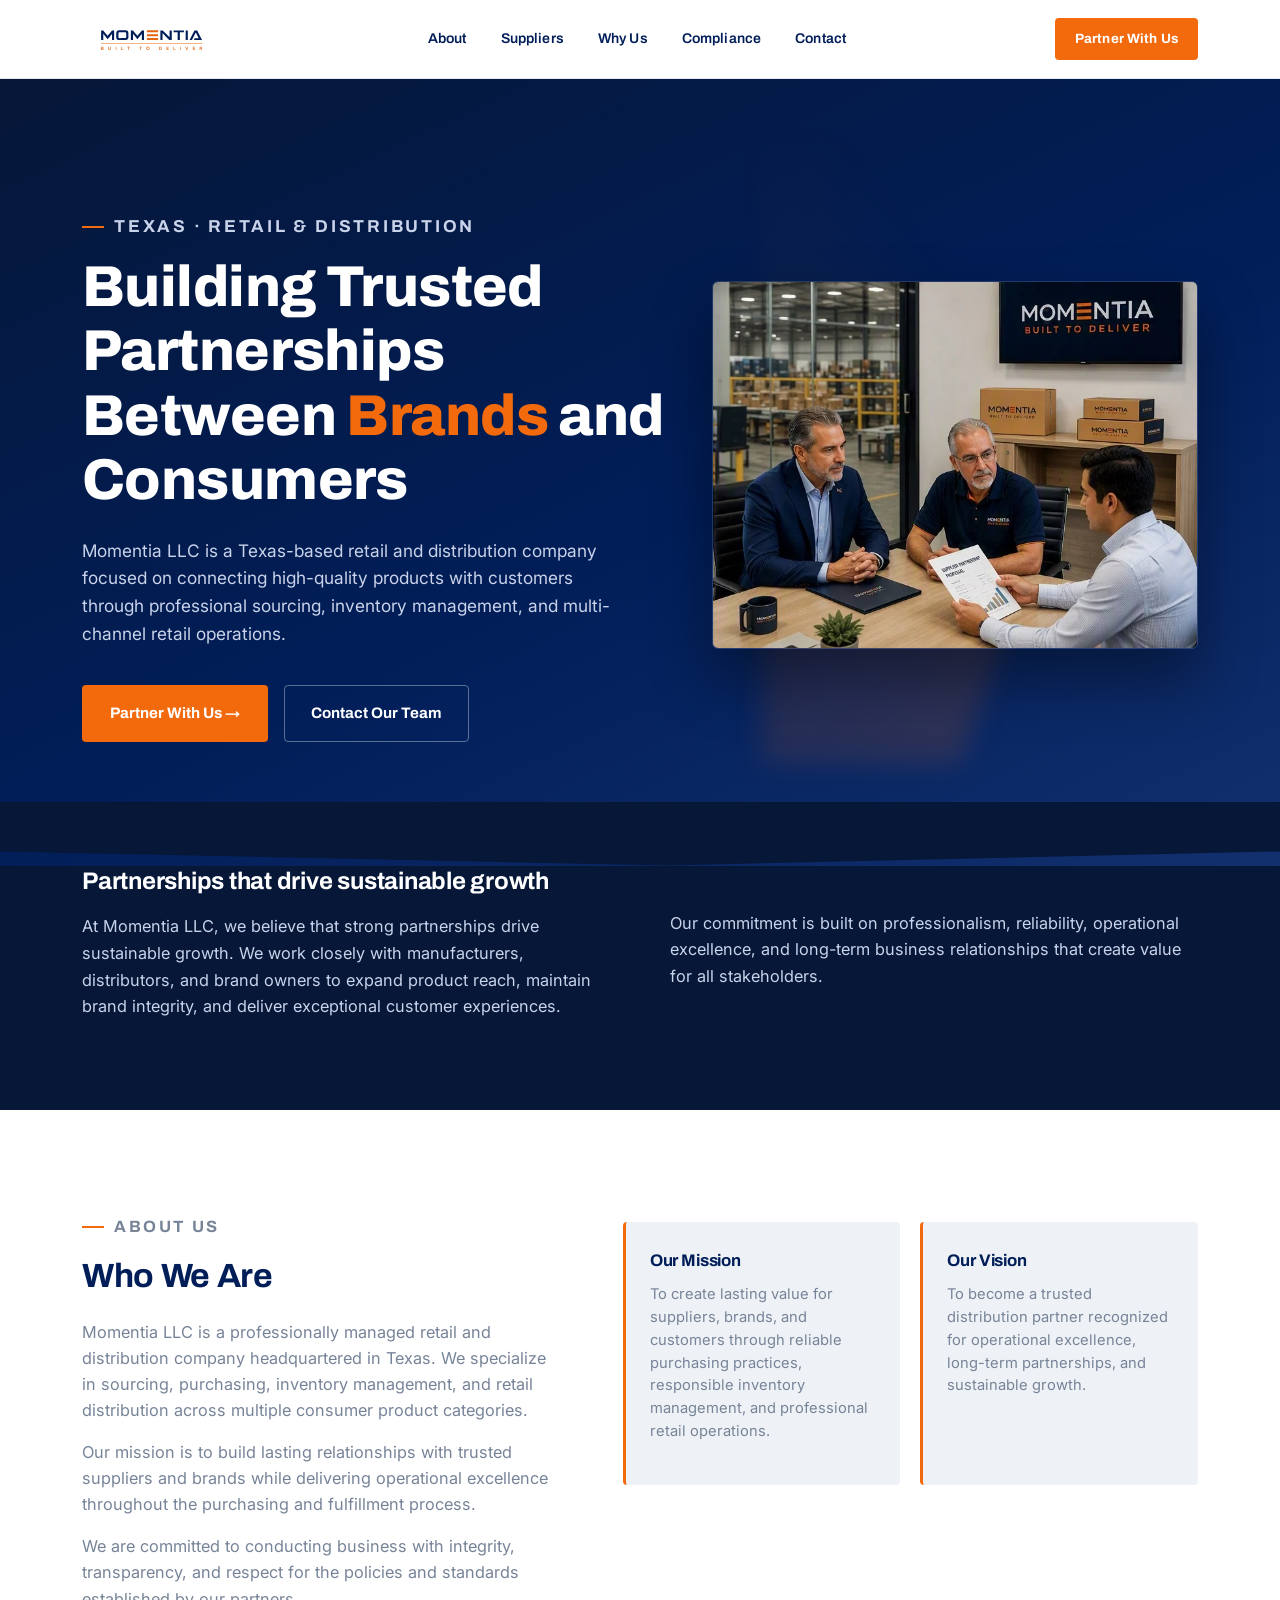
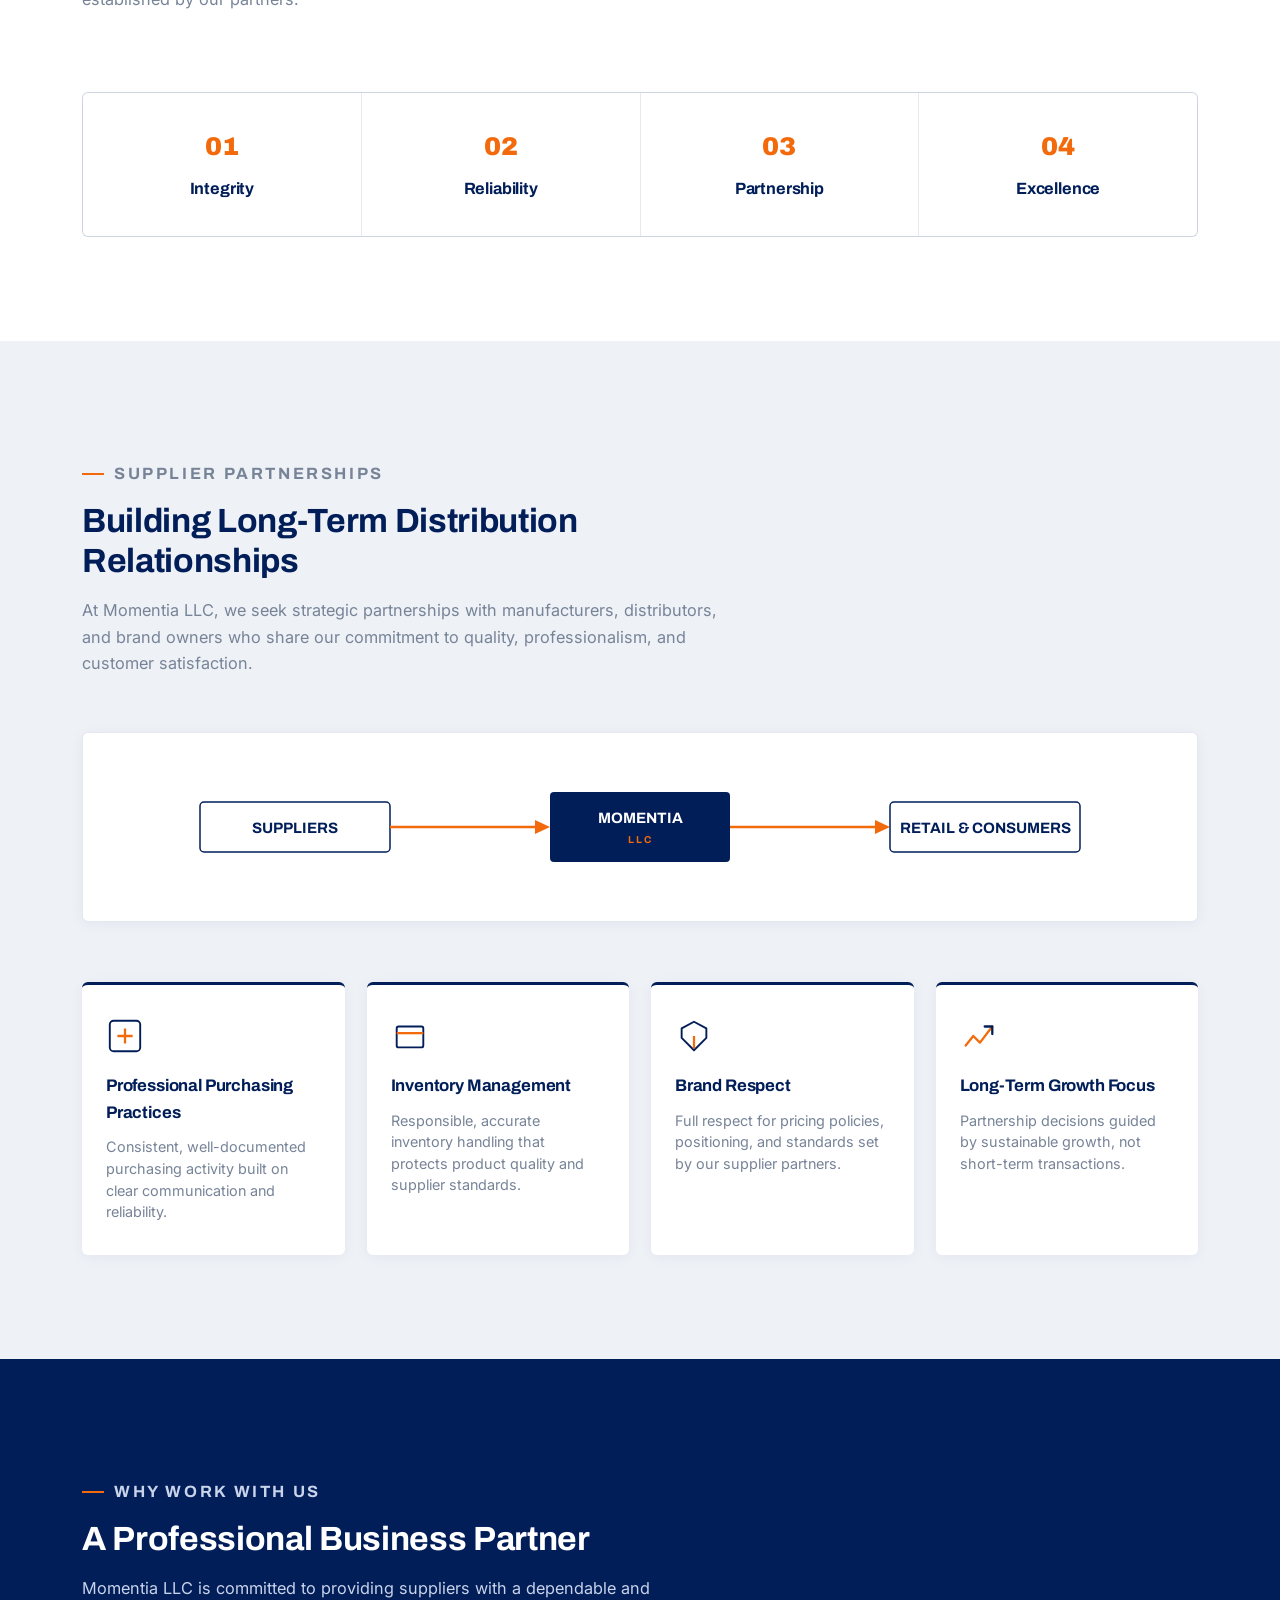
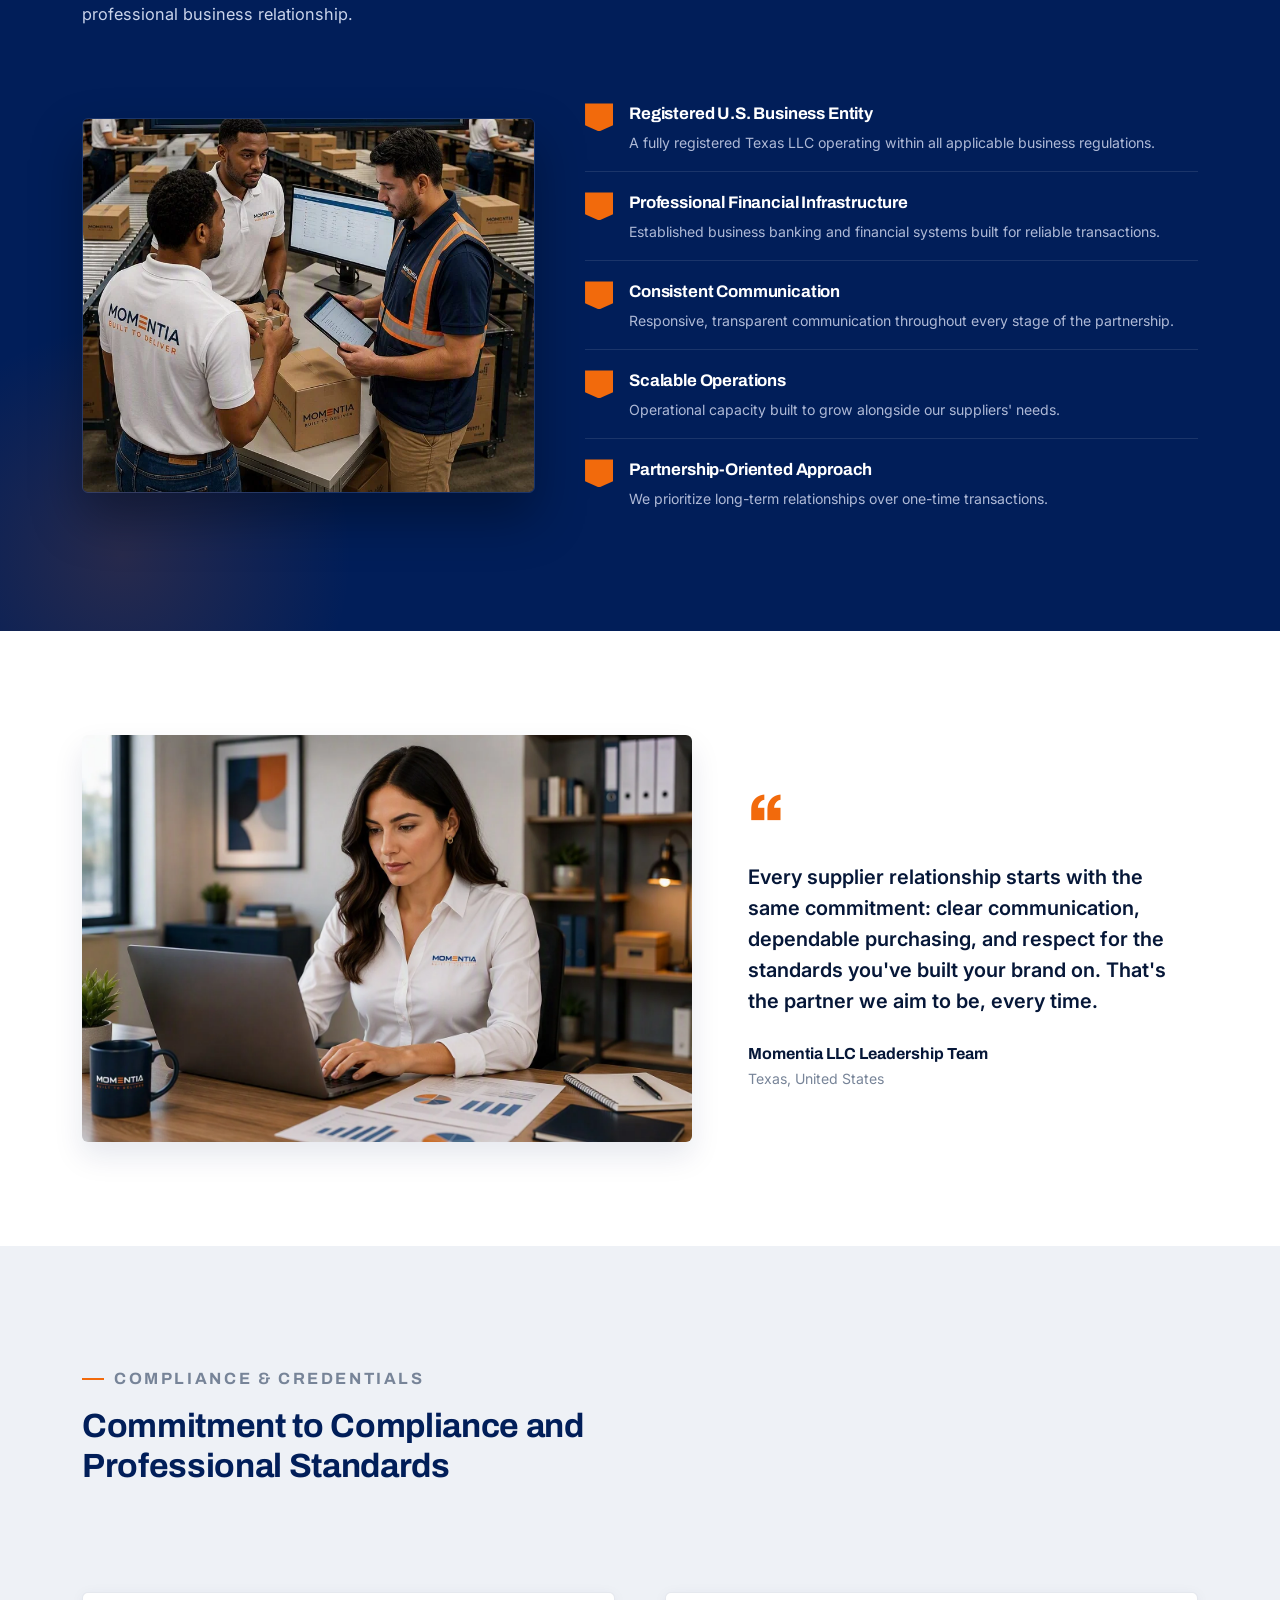
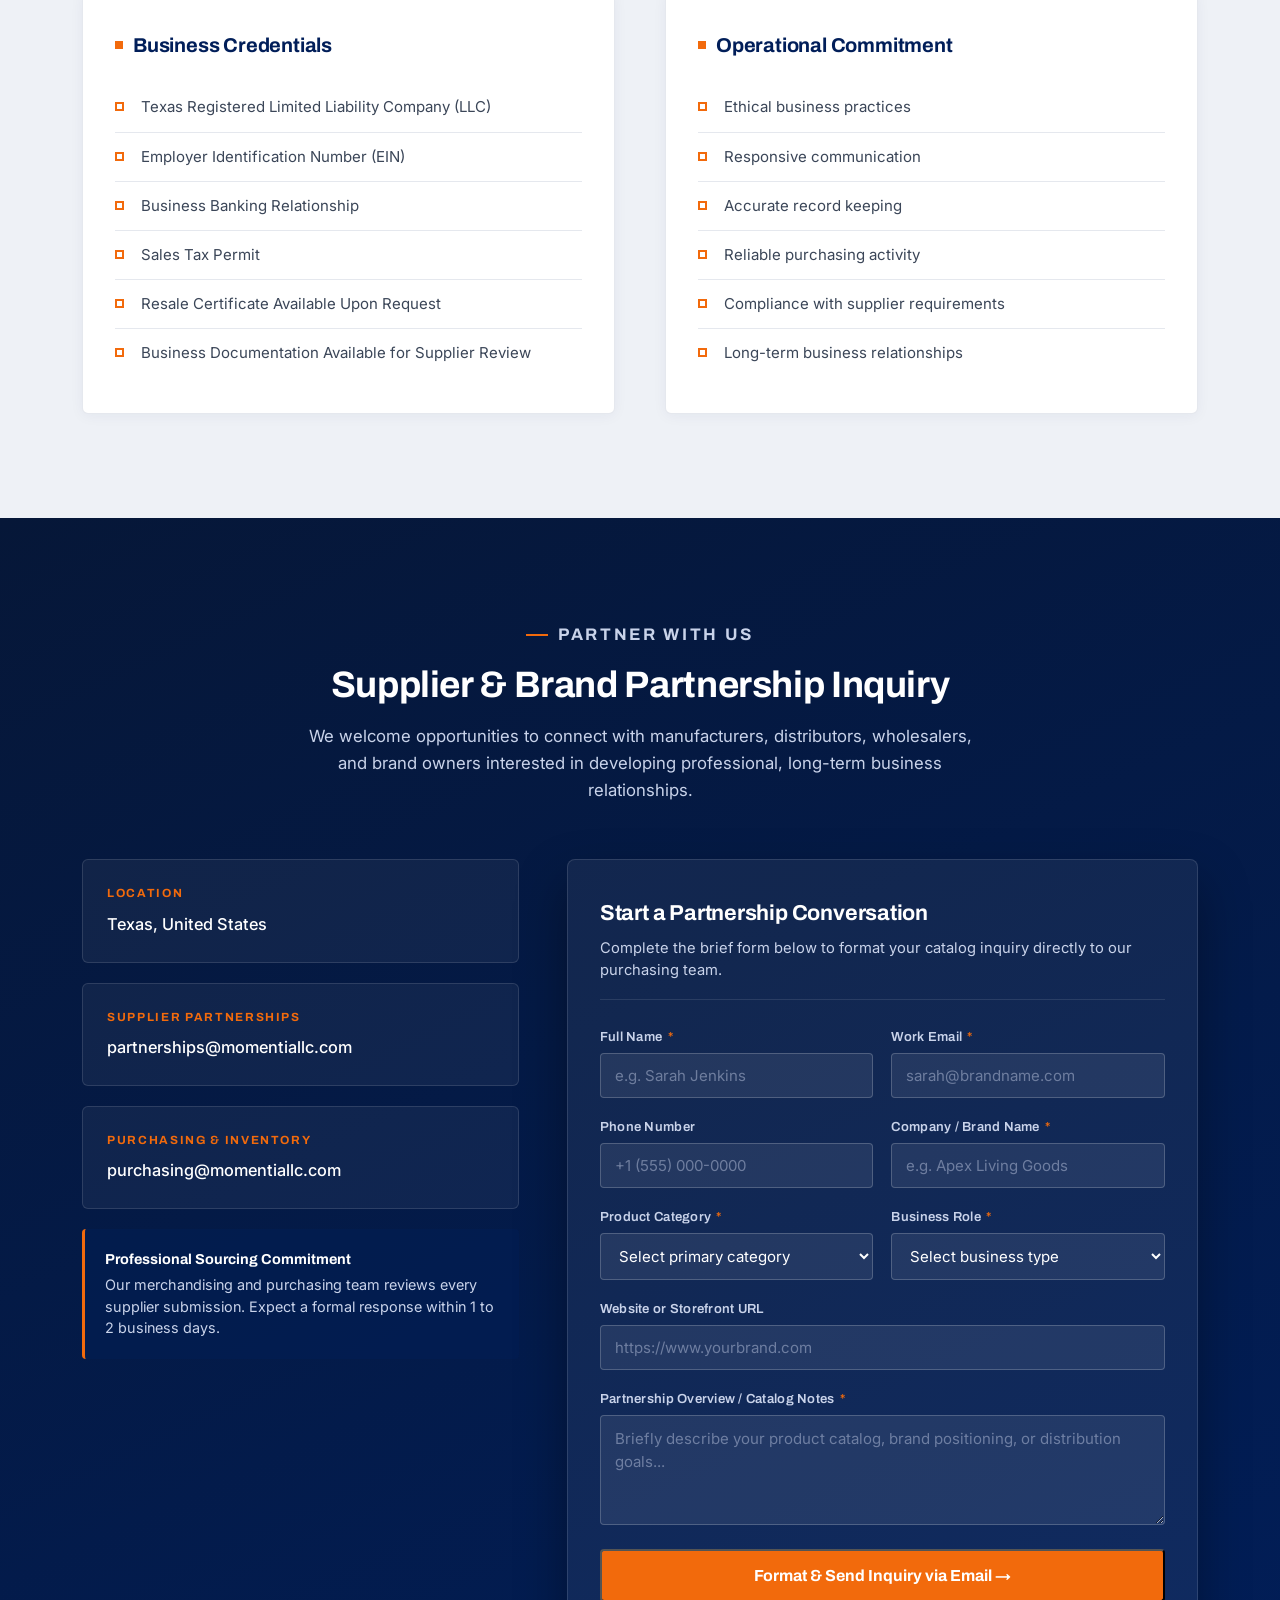
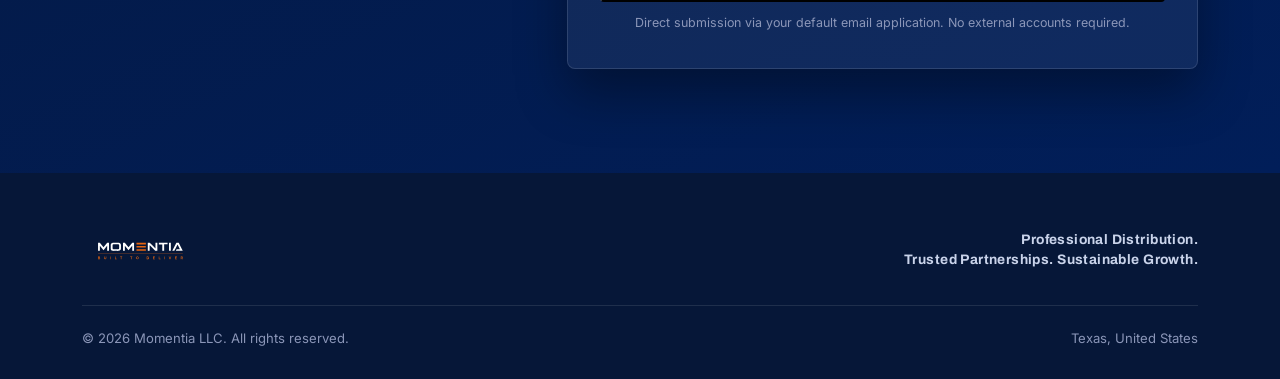
==== index.html @ bb23acba "Restaurar texto original de produccion" ====
<!DOCTYPE html>
<html lang="en">
<head>
  <meta charset="UTF-8">
  <meta name="viewport" content="width=device-width, initial-scale=1.0">
  <title>Momentia LLC | Built to Deliver</title>
  <meta name="description" content="Momentia LLC is a Texas-based retail and distribution company focused on connecting high-quality products with customers through professional sourcing, inventory management, and multi-channel retail operations.">

  <!-- Canonical URL -->
  <link rel="canonical" href="https://jotajota0607.github.io/Momentia/">

  <!-- Favicons Multirresolución y Anti-Caché -->
  <link rel="icon" type="image/x-icon" href="favicon.ico?v=2">
  <link rel="shortcut icon" href="favicon.ico?v=2">
  <link rel="icon" type="image/png" sizes="32x32" href="assets/icons/favicon.png?v=2">
  <link rel="icon" type="image/png" sizes="16x16" href="assets/icons/favicon.png?v=2">
  <link rel="apple-touch-icon" sizes="180x180" href="assets/icons/favicon.png?v=2">

  <!-- Open Graph / Redes Sociales (WhatsApp, Facebook, LinkedIn, Telegram) -->
  <meta property="og:type" content="website">
  <meta property="og:url" content="https://jotajota0607.github.io/Momentia/">
  <meta property="og:site_name" content="Momentia LLC">
  <meta property="og:title" content="Momentia LLC | Built to Deliver">
  <meta property="og:description" content="Building Trusted Partnerships Between Brands and Consumers. Professional Texas Retail & Distribution.">
  <meta property="og:image" content="https://jotajota0607.github.io/Momentia/assets/images/og-preview.jpg">
  <meta property="og:image:secure_url" content="https://jotajota0607.github.io/Momentia/assets/images/og-preview.jpg">
  <meta property="og:image:type" content="image/jpeg">
  <meta property="og:image:width" content="1200">
  <meta property="og:image:height" content="630">
  <meta property="og:image:alt" content="Momentia LLC - Texas Retail & Distribution">

  <!-- Twitter / X Cards -->
  <meta name="twitter:card" content="summary_large_image">
  <meta name="twitter:title" content="Momentia LLC | Built to Deliver">
  <meta name="twitter:description" content="Building Trusted Partnerships Between Brands and Consumers. Professional Texas Retail & Distribution.">
  <meta name="twitter:image" content="https://jotajota0607.github.io/Momentia/assets/images/og-preview.jpg">

  <!-- Tipografías de Google con preconnect para evitar bloqueo de renderizado -->
  <link rel="preconnect" href="https://fonts.googleapis.com">
  <link rel="preconnect" href="https://fonts.gstatic.com" crossorigin>
  <link href="https://fonts.googleapis.com/css2?family=Archivo:wght@500;600;700;800;900&family=Inter:wght@400;500;600&display=swap" rel="stylesheet">

  <!-- Hoja de Estilos Modular Maestra -->
  <link rel="stylesheet" href="css/main.css">

  <!-- Marcado Estructurado Schema.org JSON-LD -->
  <script type="application/ld+json">
  {
    "@context": "https://schema.org",
    "@type": "Organization",
    "name": "Momentia LLC",
    "description": "Professional Retail and Distribution Partner",
    "slogan": "Built to Deliver",
    "address": {
      "@type": "PostalAddress",
      "addressRegion": "Texas",
      "addressCountry": "US"
    },
    "email": "partnerships@momentiallc.com"
  }
  </script>
</head>
<body>

  <!-- ==================== CABECERA / NAVEGACIÓN ==================== -->
  <header id="header">
    <div class="nav">
      <a href="#top" class="brand" aria-label="Momentia LLC Home">
        <img class="brand-logo" src="assets/images/logo-momentia.svg" alt="Momentia LLC — Built to Deliver" width="137" height="50">
      </a>

      <!-- Botón Hamburguesa para Móvil -->
      <button class="nav-toggle" aria-label="Toggle navigation menu" aria-expanded="false" aria-controls="primary-nav">
        <span class="nav-toggle-icon"></span>
      </button>

      <!-- Enlaces de Navegación -->
      <nav id="primary-nav" class="nav-links">
        <a href="#about">About</a>
        <a href="#suppliers">Suppliers</a>
        <a href="#why">Why Us</a>
        <a href="#compliance">Compliance</a>
        <a href="#contact">Contact</a>
      </nav>

      <a href="#contact" class="nav-cta">Partner With Us</a>
    </div>
  </header>

  <main>
    <!-- ==================== HERO SECTION ==================== -->
    <section class="hero" id="top">
      <div class="wrap hero-inner">
        <div>
          <p class="eyebrow">Texas · Retail &amp; Distribution</p>
          <h1>Building Trusted Partnerships Between <span>Brands</span> and Consumers</h1>
          <p>Momentia LLC is a Texas-based retail and distribution company focused on connecting high-quality products with customers through professional sourcing, inventory management, and multi-channel retail operations.</p>
          <div class="hero-ctas">
            <a href="#contact" class="btn-primary">Partner With Us &rarr;</a>
            <a href="#contact" class="btn-ghost">Contact Our Team</a>
          </div>
        </div>

        <div class="hero-art">
          <img src="assets/images/hero-partnership.webp" alt="Momentia LLC leadership meeting with a supplier partner" width="743" height="562" fetchpriority="high">
        </div>
      </div>
      <div class="chevron-divider chevron-cut-bottom hero-bottom-chevron"></div>
    </section>

    <!-- ==================== INTRO STRIP ==================== -->
    <section class="intro">
      <div class="wrap">
        <div>
          <h3>Partnerships that drive sustainable growth</h3>
          <p>At Momentia LLC, we believe that strong partnerships drive sustainable growth. We work closely with manufacturers, distributors, and brand owners to expand product reach, maintain brand integrity, and deliver exceptional customer experiences.</p>
        </div>
        <div>
          <p style="margin-top: 44px;">Our commitment is built on professionalism, reliability, operational excellence, and long-term business relationships that create value for all stakeholders.</p>
        </div>
      </div>
    </section>

    <!-- ==================== ABOUT US ==================== -->
    <section id="about">
      <div class="wrap">
        <div class="about-top">
          <div>
            <p class="eyebrow">About Us</p>
            <h2>Who We Are</h2>
            <p>Momentia LLC is a professionally managed retail and distribution company headquartered in Texas. We specialize in sourcing, purchasing, inventory management, and retail distribution across multiple consumer product categories.</p>
            <p>Our mission is to build lasting relationships with trusted suppliers and brands while delivering operational excellence throughout the purchasing and fulfillment process.</p>
            <p>We are committed to conducting business with integrity, transparency, and respect for the policies and standards established by our partners.</p>
          </div>
          <div class="mv-grid">
            <div class="mv-card">
              <h4>Our Mission</h4>
              <p>To create lasting value for suppliers, brands, and customers through reliable purchasing practices, responsible inventory management, and professional retail operations.</p>
            </div>
            <div class="mv-card">
              <h4>Our Vision</h4>
              <p>To become a trusted distribution partner recognized for operational excellence, long-term partnerships, and sustainable growth.</p>
            </div>
          </div>
        </div>

        <div class="values-row">
          <div class="value-cell"><span class="num">01</span><h4>Integrity</h4></div>
          <div class="value-cell"><span class="num">02</span><h4>Reliability</h4></div>
          <div class="value-cell"><span class="num">03</span><h4>Partnership</h4></div>
          <div class="value-cell"><span class="num">04</span><h4>Excellence</h4></div>
        </div>
      </div>
    </section>

    <!-- ==================== SUPPLIERS ==================== -->
    <section class="suppliers" id="suppliers">
      <div class="wrap">
        <div class="section-head">
          <p class="eyebrow">Supplier Partnerships</p>
          <h2>Building Long-Term Distribution Relationships</h2>
          <p>At Momentia LLC, we seek strategic partnerships with manufacturers, distributors, and brand owners who share our commitment to quality, professionalism, and customer satisfaction.</p>
        </div>

        <!-- Diagrama de Flujo de Distribución Responsivo (Desktop y Móvil) -->
        <div class="flow-diagram">
          <!-- Versión Desktop: Diagrama Horizontal -->
          <svg class="flow-desktop" viewBox="0 0 900 140" xmlns="http://www.w3.org/2000/svg" role="img" aria-label="Distribution flow diagram: Suppliers to Momentia to Retail and Consumers">
            <g font-family="Archivo, sans-serif" font-weight="700" font-size="15" fill="#011E59">
              <!-- Suppliers node -->
              <rect x="10" y="45" width="190" height="50" rx="4" fill="#ffffff" stroke="#011E59" stroke-width="1.5"/>
              <text x="105" y="76" text-anchor="middle">SUPPLIERS</text>

              <!-- arrow 1 -->
              <line x1="200" y1="70" x2="345" y2="70" stroke="#F26A0C" stroke-width="2.5"/>
              <polygon points="345,63 360,70 345,77" fill="#F26A0C"/>

              <!-- Momentia node -->
              <rect x="360" y="35" width="180" height="70" rx="4" fill="#011E59"/>
              <text x="450" y="66" text-anchor="middle" fill="#ffffff">MOMENTIA</text>
              <text x="450" y="86" text-anchor="middle" fill="#F26A0C" font-size="10" letter-spacing="2">LLC</text>

              <!-- arrow 2 -->
              <line x1="540" y1="70" x2="685" y2="70" stroke="#F26A0C" stroke-width="2.5"/>
              <polygon points="685,63 700,70 685,77" fill="#F26A0C"/>

              <!-- Retail/Consumers node -->
              <rect x="700" y="45" width="190" height="50" rx="4" fill="#ffffff" stroke="#011E59" stroke-width="1.5"/>
              <text x="795" y="76" text-anchor="middle">RETAIL &amp; CONSUMERS</text>
            </g>
          </svg>

          <!-- Versión Móvil: Flujo Vertical Apilado (Cero Barras de Desplazamiento) -->
          <div class="flow-mobile" aria-label="Distribution flow diagram: Suppliers to Momentia LLC to Retail and Consumers">
            <div class="flow-step-card step-supplier">SUPPLIERS</div>
            <div class="flow-arrow-down" aria-hidden="true">
              <svg viewBox="0 0 24 24" fill="none" stroke="#F26A0C" stroke-width="3" stroke-linecap="round" stroke-linejoin="round"><line x1="12" y1="5" x2="12" y2="19"></line><polyline points="19 12 12 19 5 12"></polyline></svg>
            </div>
            <div class="flow-step-card step-momentia">
              MOMENTIA
              <span class="step-sub">LLC</span>
            </div>
            <div class="flow-arrow-down" aria-hidden="true">
              <svg viewBox="0 0 24 24" fill="none" stroke="#F26A0C" stroke-width="3" stroke-linecap="round" stroke-linejoin="round"><line x1="12" y1="5" x2="12" y2="19"></line><polyline points="19 12 12 19 5 12"></polyline></svg>
            </div>
            <div class="flow-step-card step-retail">RETAIL &amp; CONSUMERS</div>
          </div>
        </div>

        <div class="offer-grid">
          <div class="offer-card">
            <svg class="glyph" viewBox="0 0 40 40" fill="none" aria-hidden="true"><rect x="4" y="4" width="32" height="32" rx="4" stroke="#011E59" stroke-width="2"/><path d="M12 20h16M20 12v16" stroke="#F26A0C" stroke-width="2.4"/></svg>
            <h4>Professional Purchasing Practices</h4>
            <p>Consistent, well-documented purchasing activity built on clear communication and reliability.</p>
          </div>
          <div class="offer-card">
            <svg class="glyph" viewBox="0 0 40 40" fill="none" aria-hidden="true"><rect x="6" y="10" width="28" height="22" rx="2" stroke="#011E59" stroke-width="2"/><path d="M6 17h28" stroke="#F26A0C" stroke-width="2.4"/></svg>
            <h4>Inventory Management</h4>
            <p>Responsible, accurate inventory handling that protects product quality and supplier standards.</p>
          </div>
          <div class="offer-card">
            <svg class="glyph" viewBox="0 0 40 40" fill="none" aria-hidden="true"><path d="M20 5l13 7v10l-13 13-13-13V12l13-7z" stroke="#011E59" stroke-width="2" stroke-linejoin="round"/><path d="M20 20v13" stroke="#F26A0C" stroke-width="2.4"/></svg>
            <h4>Brand Respect</h4>
            <p>Full respect for pricing policies, positioning, and standards set by our supplier partners.</p>
          </div>
          <div class="offer-card">
            <svg class="glyph" viewBox="0 0 40 40" fill="none" aria-hidden="true"><path d="M6 30l8-10 7 7 13-17" stroke="#F26A0C" stroke-width="2.4" stroke-linecap="round" stroke-linejoin="round"/><path d="M26 10h8v8" stroke="#011E59" stroke-width="2.4" stroke-linecap="round" stroke-linejoin="round"/></svg>
            <h4>Long-Term Growth Focus</h4>
            <p>Partnership decisions guided by sustainable growth, not short-term transactions.</p>
          </div>
        </div>
      </div>
    </section>

    <!-- ==================== WHY WORK WITH US ==================== -->
    <section class="why" id="why">
      <div class="wrap">
        <div class="section-head">
          <p class="eyebrow">Why Work With Us</p>
          <h2>A Professional Business Partner</h2>
          <p>Momentia LLC is committed to providing suppliers with a dependable and professional business relationship.</p>
        </div>

        <div class="why-body">
          <div class="why-art">
            <img src="assets/images/warehouse-operations.webp" alt="Momentia LLC fulfillment team managing orders in the warehouse" width="780" height="644" loading="lazy">
          </div>

          <div class="why-list">
            <div class="why-item">
              <span class="mark" aria-hidden="true"></span>
              <div>
                <h4>Registered U.S. Business Entity</h4>
                <p>A fully registered Texas LLC operating within all applicable business regulations.</p>
              </div>
            </div>
            <div class="why-item">
              <span class="mark" aria-hidden="true"></span>
              <div>
                <h4>Professional Financial Infrastructure</h4>
                <p>Established business banking and financial systems built for reliable transactions.</p>
              </div>
            </div>
            <div class="why-item">
              <span class="mark" aria-hidden="true"></span>
              <div>
                <h4>Consistent Communication</h4>
                <p>Responsive, transparent communication throughout every stage of the partnership.</p>
              </div>
            </div>
            <div class="why-item">
              <span class="mark" aria-hidden="true"></span>
              <div>
                <h4>Scalable Operations</h4>
                <p>Operational capacity built to grow alongside our suppliers' needs.</p>
              </div>
            </div>
            <div class="why-item">
              <span class="mark" aria-hidden="true"></span>
              <div>
                <h4>Partnership-Oriented Approach</h4>
                <p>We prioritize long-term relationships over one-time transactions.</p>
              </div>
            </div>
          </div>
        </div>
      </div>
    </section>

    <!-- ==================== LEADERSHIP ==================== -->
    <section class="leadership">
      <div class="wrap">
        <div class="leadership-photo">
          <img src="assets/images/leadership-team.webp" alt="Momentia LLC leadership team" width="1536" height="1024" loading="lazy">
        </div>
        <div class="leadership-quote">
          <span class="quote-mark" aria-hidden="true">&ldquo;</span>
          <p class="quote-text">Every supplier relationship starts with the same commitment: clear communication, dependable purchasing, and respect for the standards you've built your brand on. That's the partner we aim to be, every time.</p>
          <div class="quote-attr">
            <strong>Momentia LLC Leadership Team</strong>
            <span>Texas, United States</span>
          </div>
        </div>
      </div>
    </section>

    <!-- ==================== COMPLIANCE & CREDENTIALS ==================== -->
    <section class="compliance" id="compliance">
      <div class="wrap">
        <div class="section-head" style="grid-column: 1 / -1; max-width: 700px;">
          <p class="eyebrow">Compliance &amp; Credentials</p>
          <h2>Commitment to Compliance and Professional Standards</h2>
        </div>
        <div class="cred-box">
          <h3>Business Credentials</h3>
          <ul class="cred-list">
            <li>Texas Registered Limited Liability Company (LLC)</li>
            <li>Employer Identification Number (EIN)</li>
            <li>Business Banking Relationship</li>
            <li>Sales Tax Permit</li>
            <li>Resale Certificate Available Upon Request</li>
            <li>Business Documentation Available for Supplier Review</li>
          </ul>
        </div>
        <div class="cred-box">
          <h3>Operational Commitment</h3>
          <ul class="cred-list">
            <li>Ethical business practices</li>
            <li>Responsive communication</li>
            <li>Accurate record keeping</li>
            <li>Reliable purchasing activity</li>
            <li>Compliance with supplier requirements</li>
            <li>Long-term business relationships</li>
          </ul>
        </div>
      </div>
    </section>

    <!-- ==================== CONTACT ==================== -->
    <section class="contact" id="contact">
      <div class="wrap">
        <div class="contact-intro">
          <p class="eyebrow">Partner With Us</p>
          <h2>Supplier &amp; Brand Partnership Inquiry</h2>
          <p>We welcome opportunities to connect with manufacturers, distributors, wholesalers, and brand owners interested in developing professional, long-term business relationships.</p>
        </div>

        <div class="contact-layout">
          <!-- Columna Izquierda: Información Institucional -->
          <div class="contact-info">
            <div class="contact-card">
              <div class="label">Location</div>
              <div class="val">Texas, United States</div>
            </div>
            <div class="contact-card">
              <div class="label">Supplier Partnerships</div>
              <a class="val" href="mailto:partnerships@momentiallc.com">partnerships@momentiallc.com</a>
            </div>
            <div class="contact-card">
              <div class="label">Purchasing &amp; Inventory</div>
              <a class="val" href="mailto:purchasing@momentiallc.com">purchasing@momentiallc.com</a>
            </div>

            <div class="response-notice">
              <strong>Professional Sourcing Commitment</strong>
              Our merchandising and purchasing team reviews every supplier submission. Expect a formal response within 1 to 2 business days.
            </div>
          </div>

          <!-- Columna Derecha: Formulario Interactivo -->
          <div class="supplier-form-card">
            <div class="supplier-form-header">
              <h3>Start a Partnership Conversation</h3>
              <p>Complete the brief form below to format your catalog inquiry directly to our purchasing team.</p>
            </div>

            <form id="supplier-form" novalidate>
              <div class="form-grid">
                <div class="form-group">
                  <label for="supplier-name">Full Name <span class="req">*</span></label>
                  <input type="text" id="supplier-name" name="name" placeholder="e.g. Sarah Jenkins" required>
                </div>

                <div class="form-group">
                  <label for="supplier-email">Work Email <span class="req">*</span></label>
                  <input type="email" id="supplier-email" name="email" placeholder="sarah@brandname.com" required>
                </div>

                <div class="form-group">
                  <label for="supplier-phone">Phone Number</label>
                  <input type="tel" id="supplier-phone" name="phone" placeholder="+1 (555) 000-0000">
                </div>

                <div class="form-group">
                  <label for="supplier-company">Company / Brand Name <span class="req">*</span></label>
                  <input type="text" id="supplier-company" name="company" placeholder="e.g. Apex Living Goods" required>
                </div>

                <div class="form-group">
                  <label for="supplier-category">Product Category <span class="req">*</span></label>
                  <select id="supplier-category" name="category" required>
                    <option value="" disabled selected>Select primary category</option>
                    <option value="Home &amp; Kitchen">Home &amp; Kitchen</option>
                    <option value="Health &amp; Personal Care">Health &amp; Personal Care</option>
                    <option value="Sports &amp; Outdoors">Sports &amp; Outdoors</option>
                    <option value="Consumer Electronics">Consumer Electronics</option>
                    <option value="Beauty &amp; Grooming">Beauty &amp; Grooming</option>
                    <option value="Tools &amp; Home Improvement">Tools &amp; Home Improvement</option>
                    <option value="Other Consumer Products">Other Consumer Products</option>
                  </select>
                </div>

                <div class="form-group">
                  <label for="supplier-role">Business Role <span class="req">*</span></label>
                  <select id="supplier-role" name="role" required>
                    <option value="" disabled selected>Select business type</option>
                    <option value="Manufacturer / Brand Owner">Manufacturer / Brand Owner</option>
                    <option value="Authorized Distributor">Authorized Distributor</option>
                    <option value="Wholesaler">Wholesaler</option>
                    <option value="Importer / Agent">Importer / Agent</option>
                  </select>
                </div>

                <div class="form-group full-width">
                  <label for="supplier-website">Website or Storefront URL</label>
                  <input type="url" id="supplier-website" name="website" placeholder="https://www.yourbrand.com">
                </div>

                <div class="form-group full-width">
                  <label for="supplier-message">Partnership Overview / Catalog Notes <span class="req">*</span></label>
                  <textarea id="supplier-message" name="message" placeholder="Briefly describe your product catalog, brand positioning, or distribution goals..." required></textarea>
                </div>
              </div>

              <div class="form-footer">
                <button type="submit" class="btn-primary">Format &amp; Send Inquiry via Email &rarr;</button>
                <p class="form-security-note">
                  Direct submission via your default email application. No external accounts required.
                </p>
              </div>
            </form>

            <!-- Panel de Confirmación / Respaldo -->
            <div id="form-feedback" class="hidden" role="region" aria-live="polite"></div>
          </div>
        </div>
      </div>
    </section>
  </main>

  <!-- ==================== PIE DE PÁGINA ==================== -->
  <footer>
    <div class="wrap">
      <div class="footer-top">
        <a href="#top" class="brand" aria-label="Momentia LLC Home">
          <img class="brand-logo" src="assets/images/logo-momentia-white.svg" alt="Momentia LLC — Built to Deliver" width="115" height="42">
        </a>
        <div class="footer-tag">Professional Distribution.<br>Trusted Partnerships. Sustainable Growth.</div>
      </div>
      <div class="footer-bottom">
        <span>&copy; 2026 Momentia LLC. All rights reserved.</span>
        <span>Texas, United States</span>
      </div>
    </div>
  </footer>

  <!-- Script Modular ES6+ -->
  <script type="module" src="js/main.js"></script>
</body>
</html>
---- css/main.css ----
/**
 * main.css - Hoja de Estilos Maestra de Momentia LLC
 * Orquesta la arquitectura modular en orden de cascada y especificidad:
 * 1. Tokens y Variables
 * 2. Reset y Reglas Base
 * 3. Layout (Cabecera y Pie de Página)
 * 4. Componentes Específicos
 */

/* 1. Design Tokens */
@import url('variables.css');

/* 2. Reset y Base */
@import url('base.css');

/* 3. Layout */
@import url('layout/header.css');
@import url('layout/footer.css');

/* 4. Componentes */
@import url('components/hero.css');
@import url('components/intro.css');
@import url('components/about.css');
@import url('components/suppliers.css');
@import url('components/why.css');
@import url('components/leadership.css');
@import url('components/compliance.css');
@import url('components/contact.css');
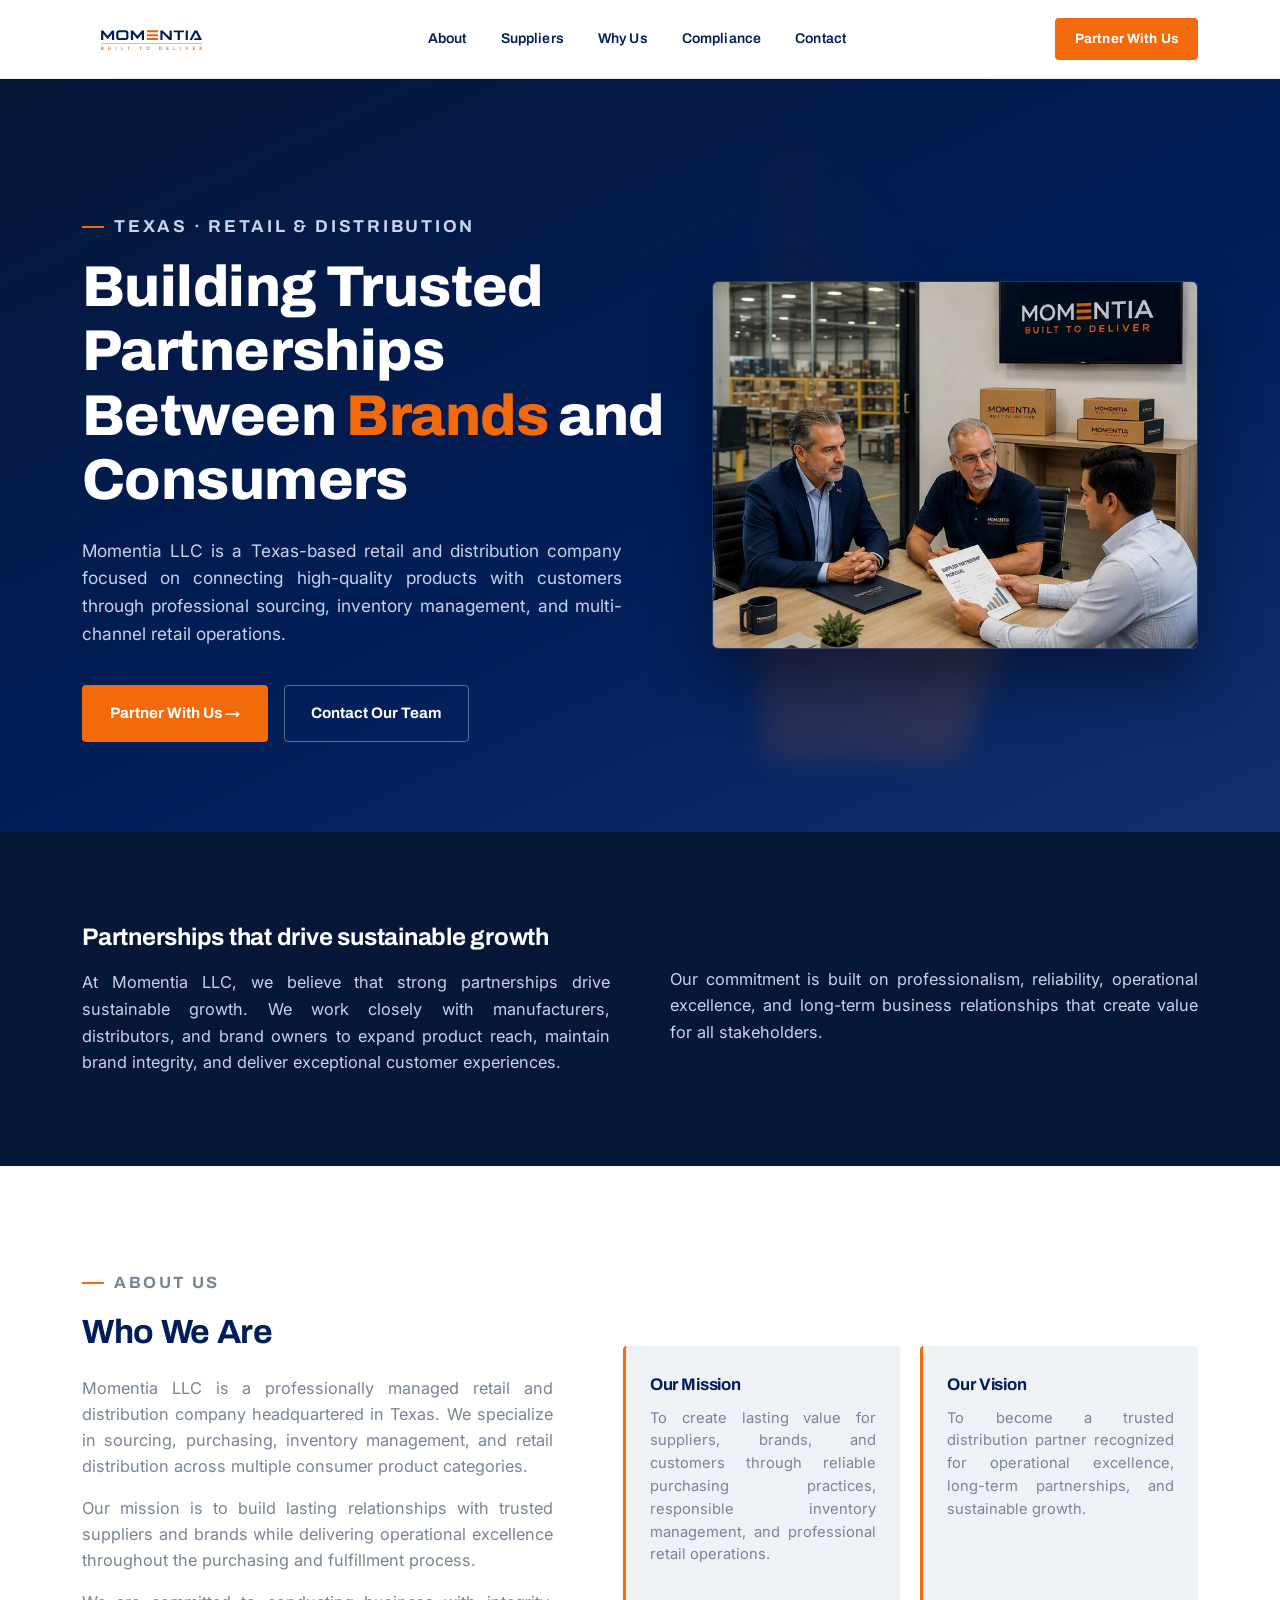
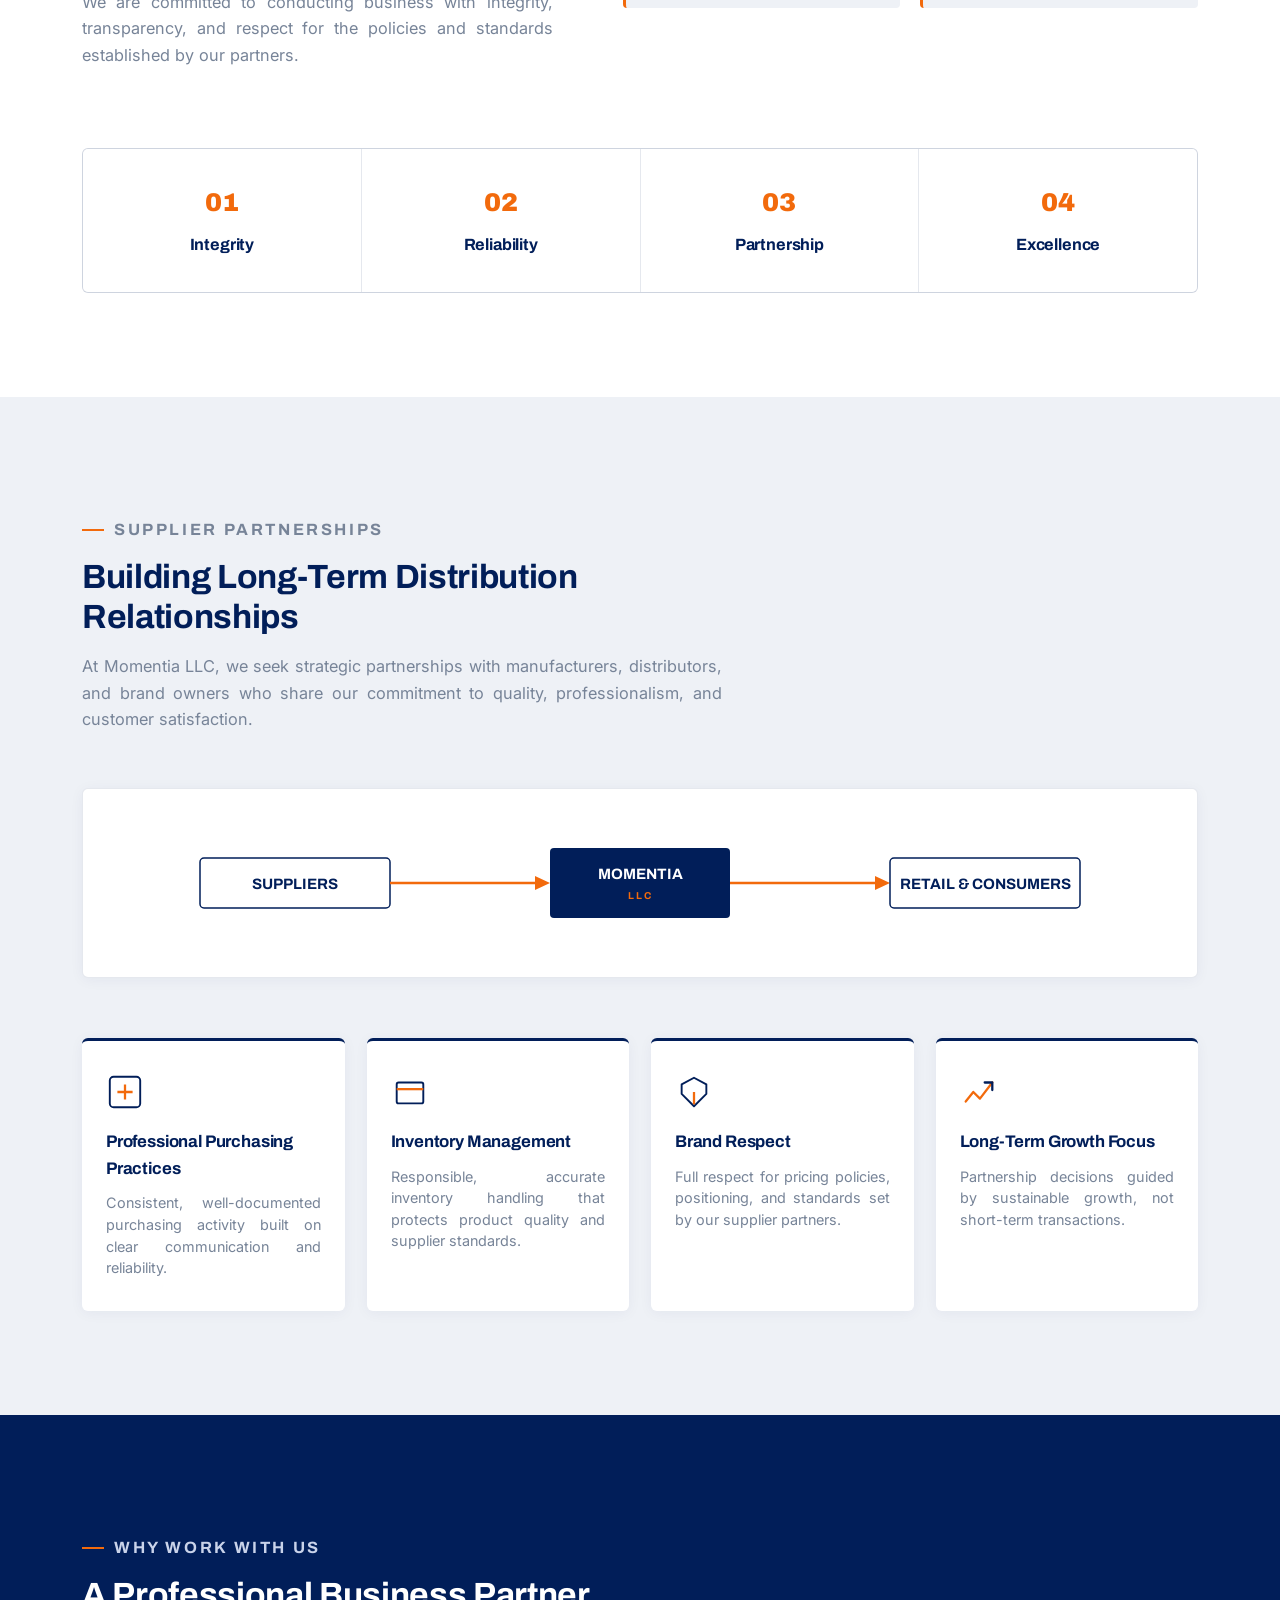
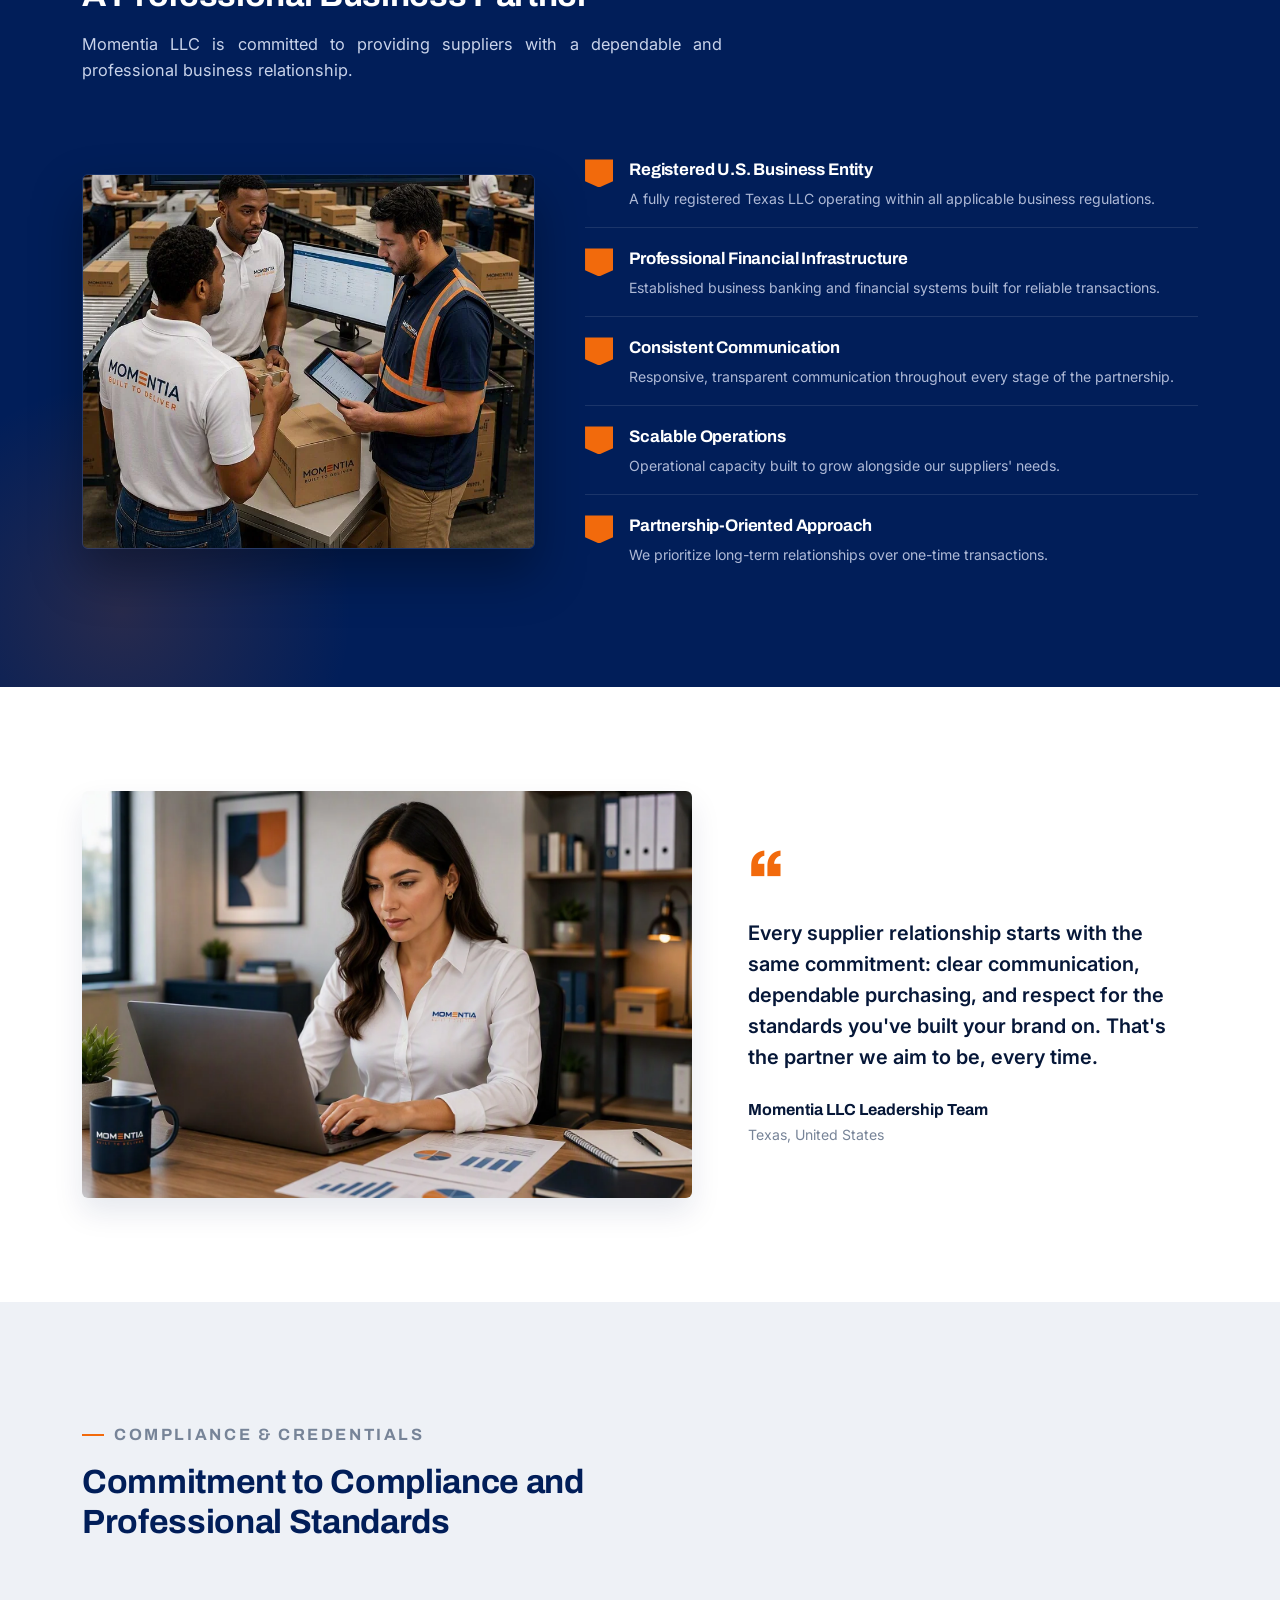
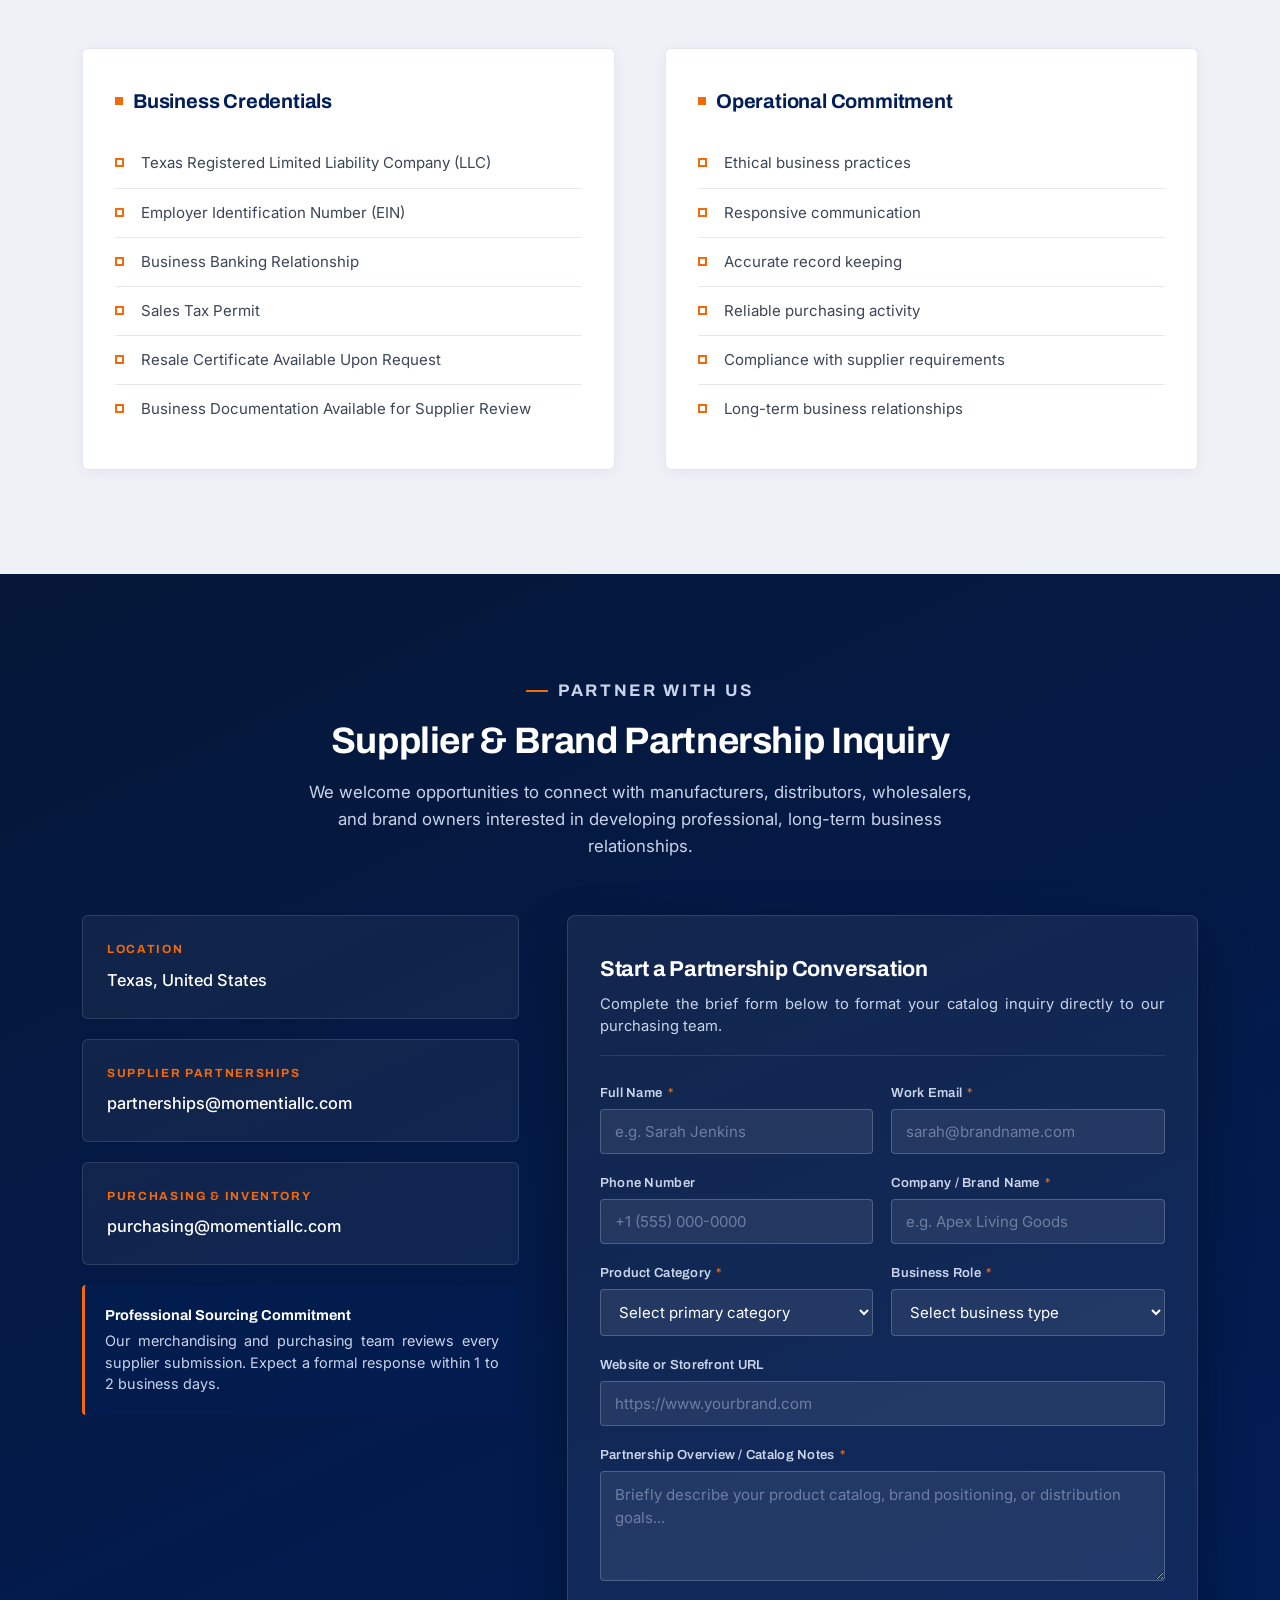
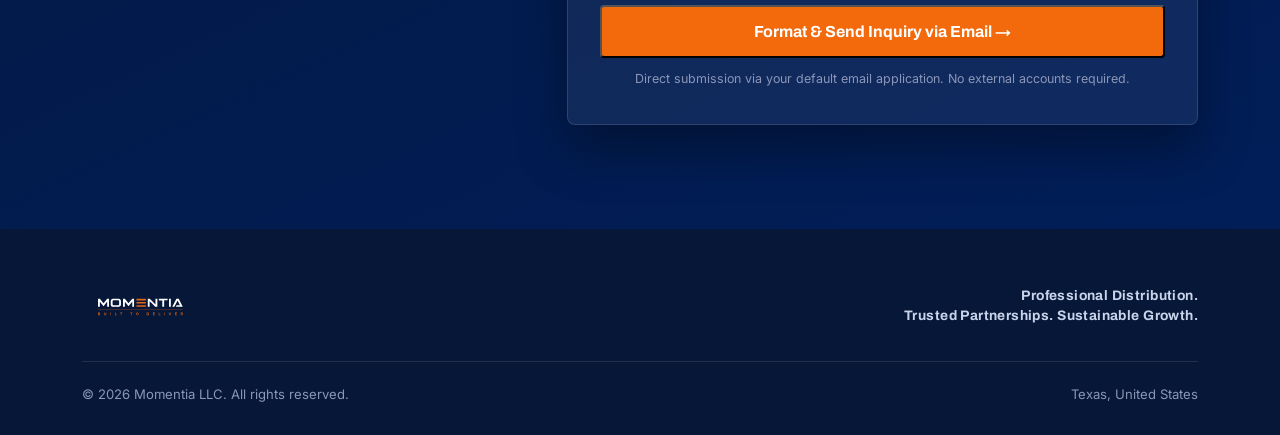
==== commit 24bb06b7: """ ====
--- a/index.html
+++ b/index.html
@@ -10,11 +10,11 @@
   <link rel="canonical" href="https://jotajota0607.github.io/Momentia/">
 
   <!-- Favicons Multirresolución y Anti-Caché -->
-  <link rel="icon" type="image/x-icon" href="favicon.ico?v=2">
-  <link rel="shortcut icon" href="favicon.ico?v=2">
-  <link rel="icon" type="image/png" sizes="32x32" href="assets/icons/favicon.png?v=2">
-  <link rel="icon" type="image/png" sizes="16x16" href="assets/icons/favicon.png?v=2">
-  <link rel="apple-touch-icon" sizes="180x180" href="assets/icons/favicon.png?v=2">
+  <link rel="icon" type="image/x-icon" href="favicon.ico?v=3">
+  <link rel="shortcut icon" href="favicon.ico?v=3">
+  <link rel="icon" type="image/png" sizes="32x32" href="assets/icons/favicon.png?v=3">
+  <link rel="icon" type="image/png" sizes="16x16" href="assets/icons/favicon.png?v=3">
+  <link rel="apple-touch-icon" sizes="180x180" href="assets/icons/favicon.png?v=3">
 
   <!-- Open Graph / Redes Sociales (WhatsApp, Facebook, LinkedIn, Telegram) -->
   <meta property="og:type" content="website">
@@ -105,7 +105,6 @@
           <img src="assets/images/hero-partnership.webp" alt="Momentia LLC leadership meeting with a supplier partner" width="743" height="562" fetchpriority="high">
         </div>
       </div>
-      <div class="chevron-divider chevron-cut-bottom hero-bottom-chevron"></div>
     </section>
 
     <!-- ==================== INTRO STRIP ==================== -->
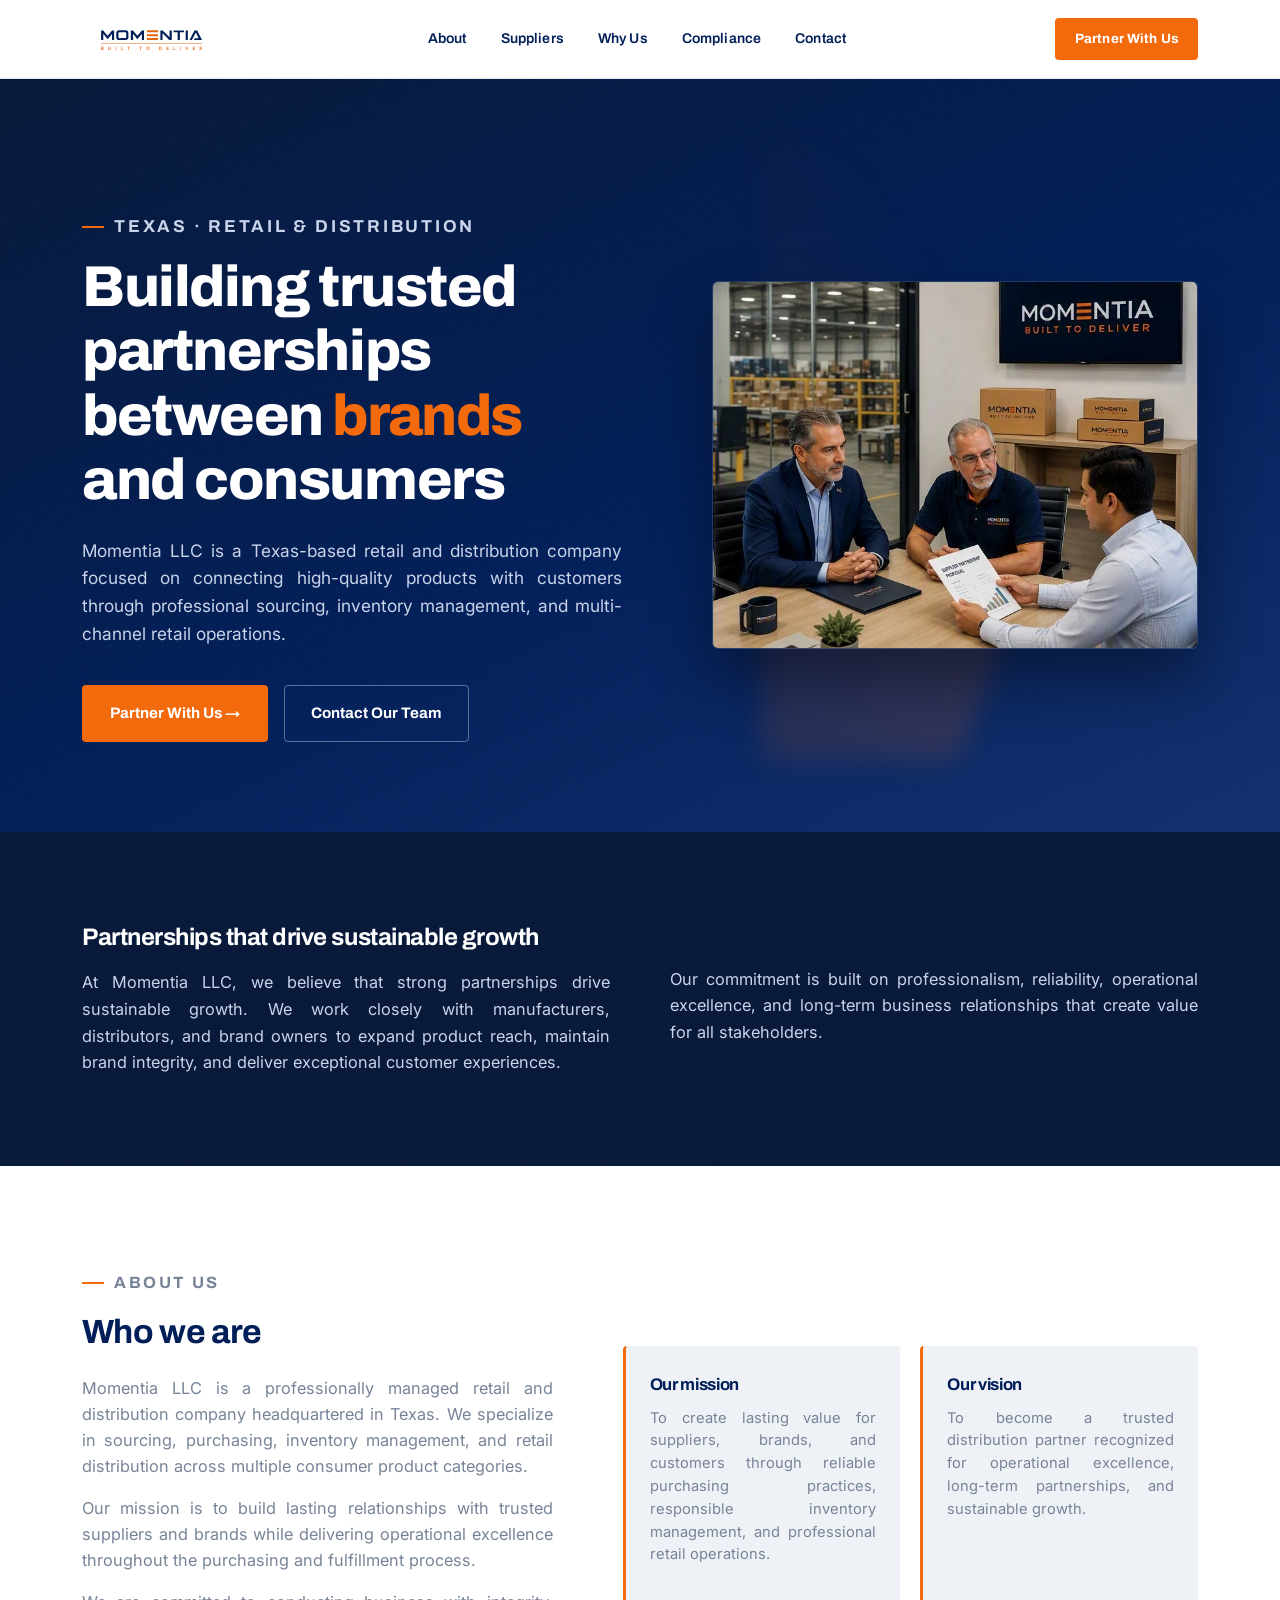
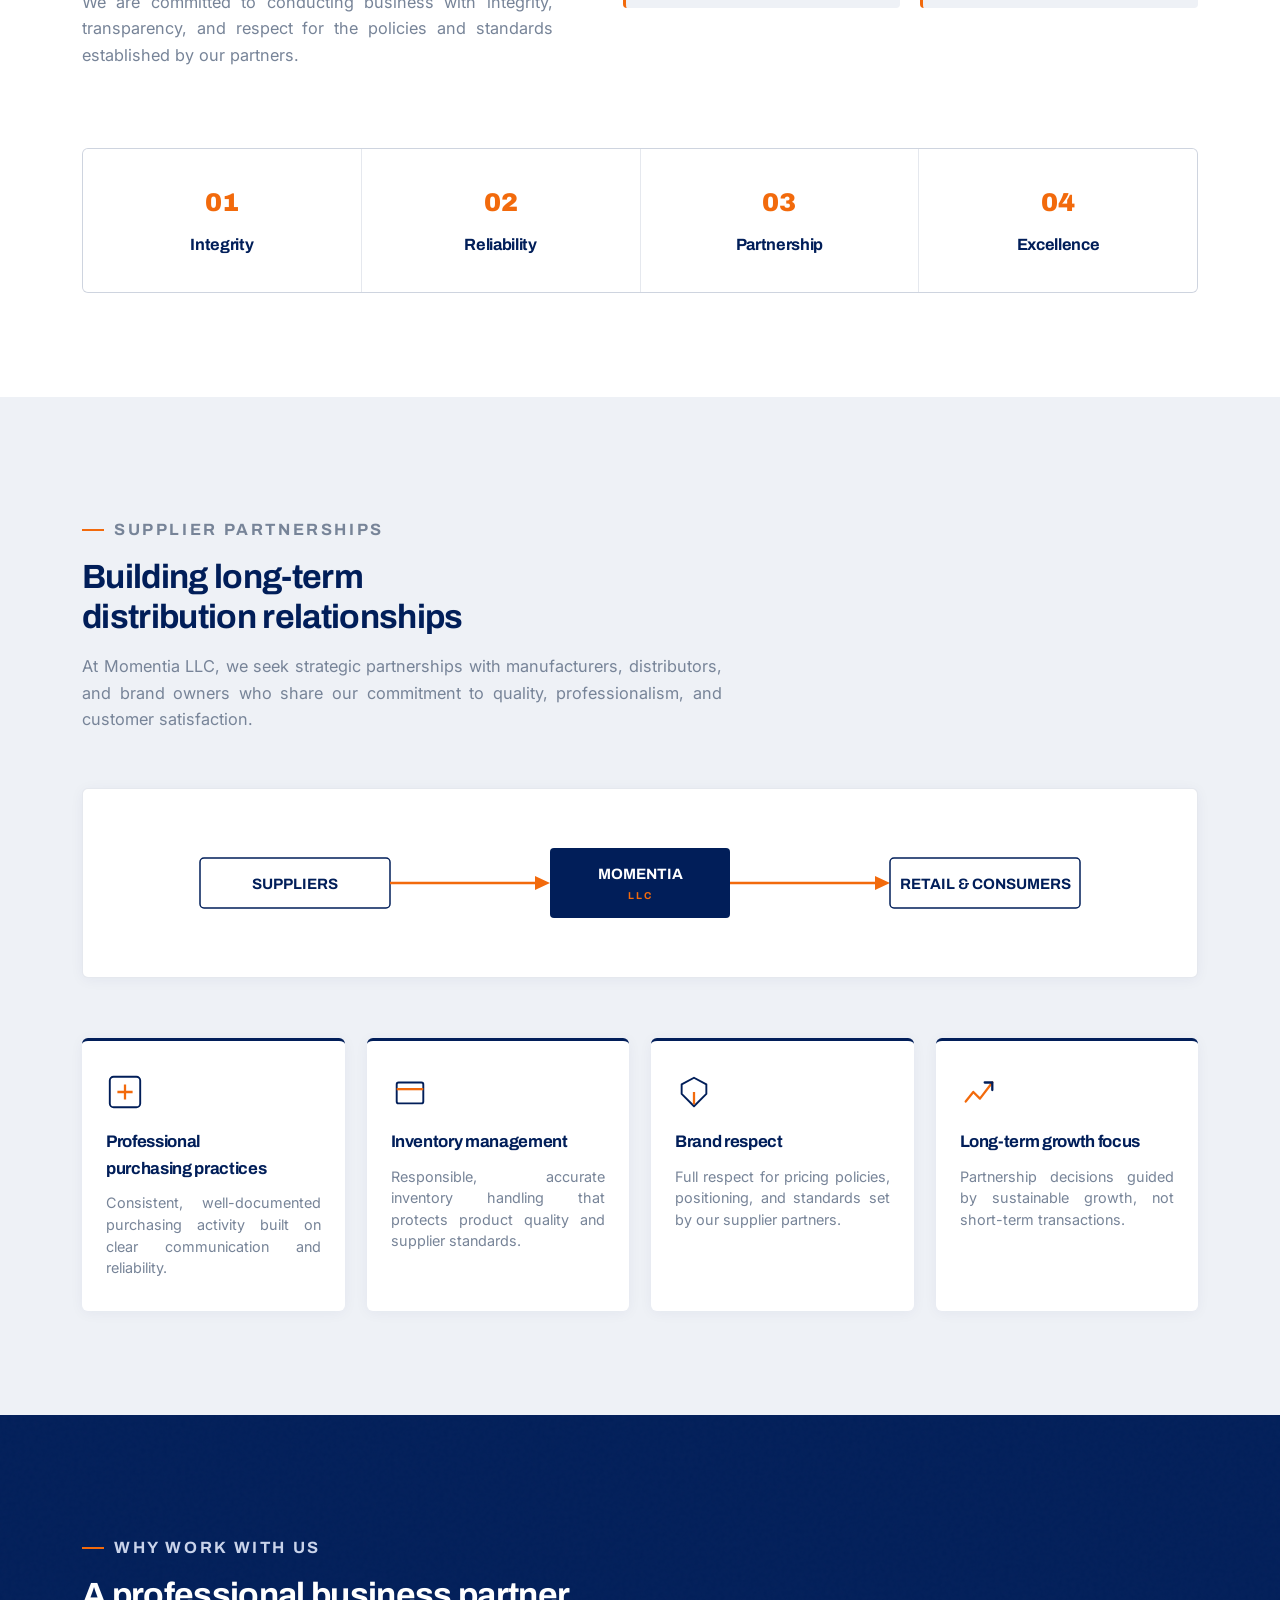
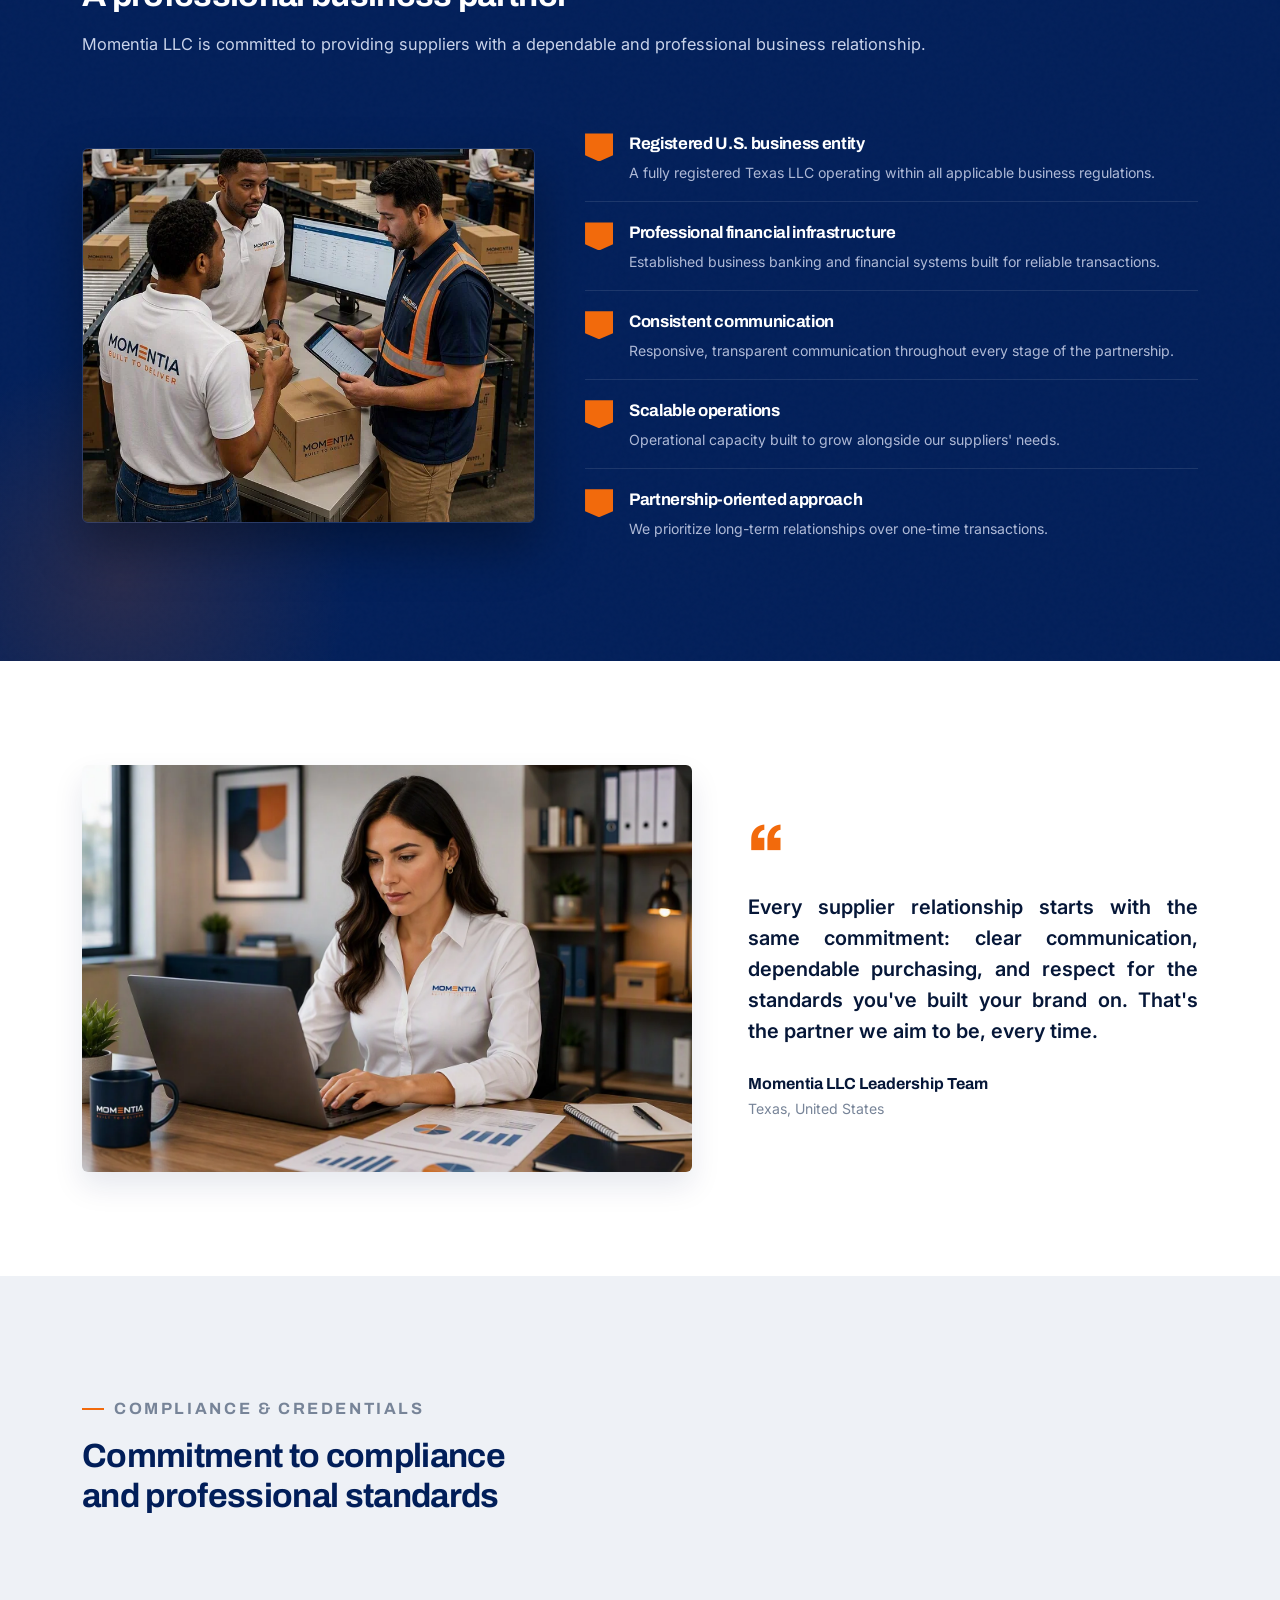
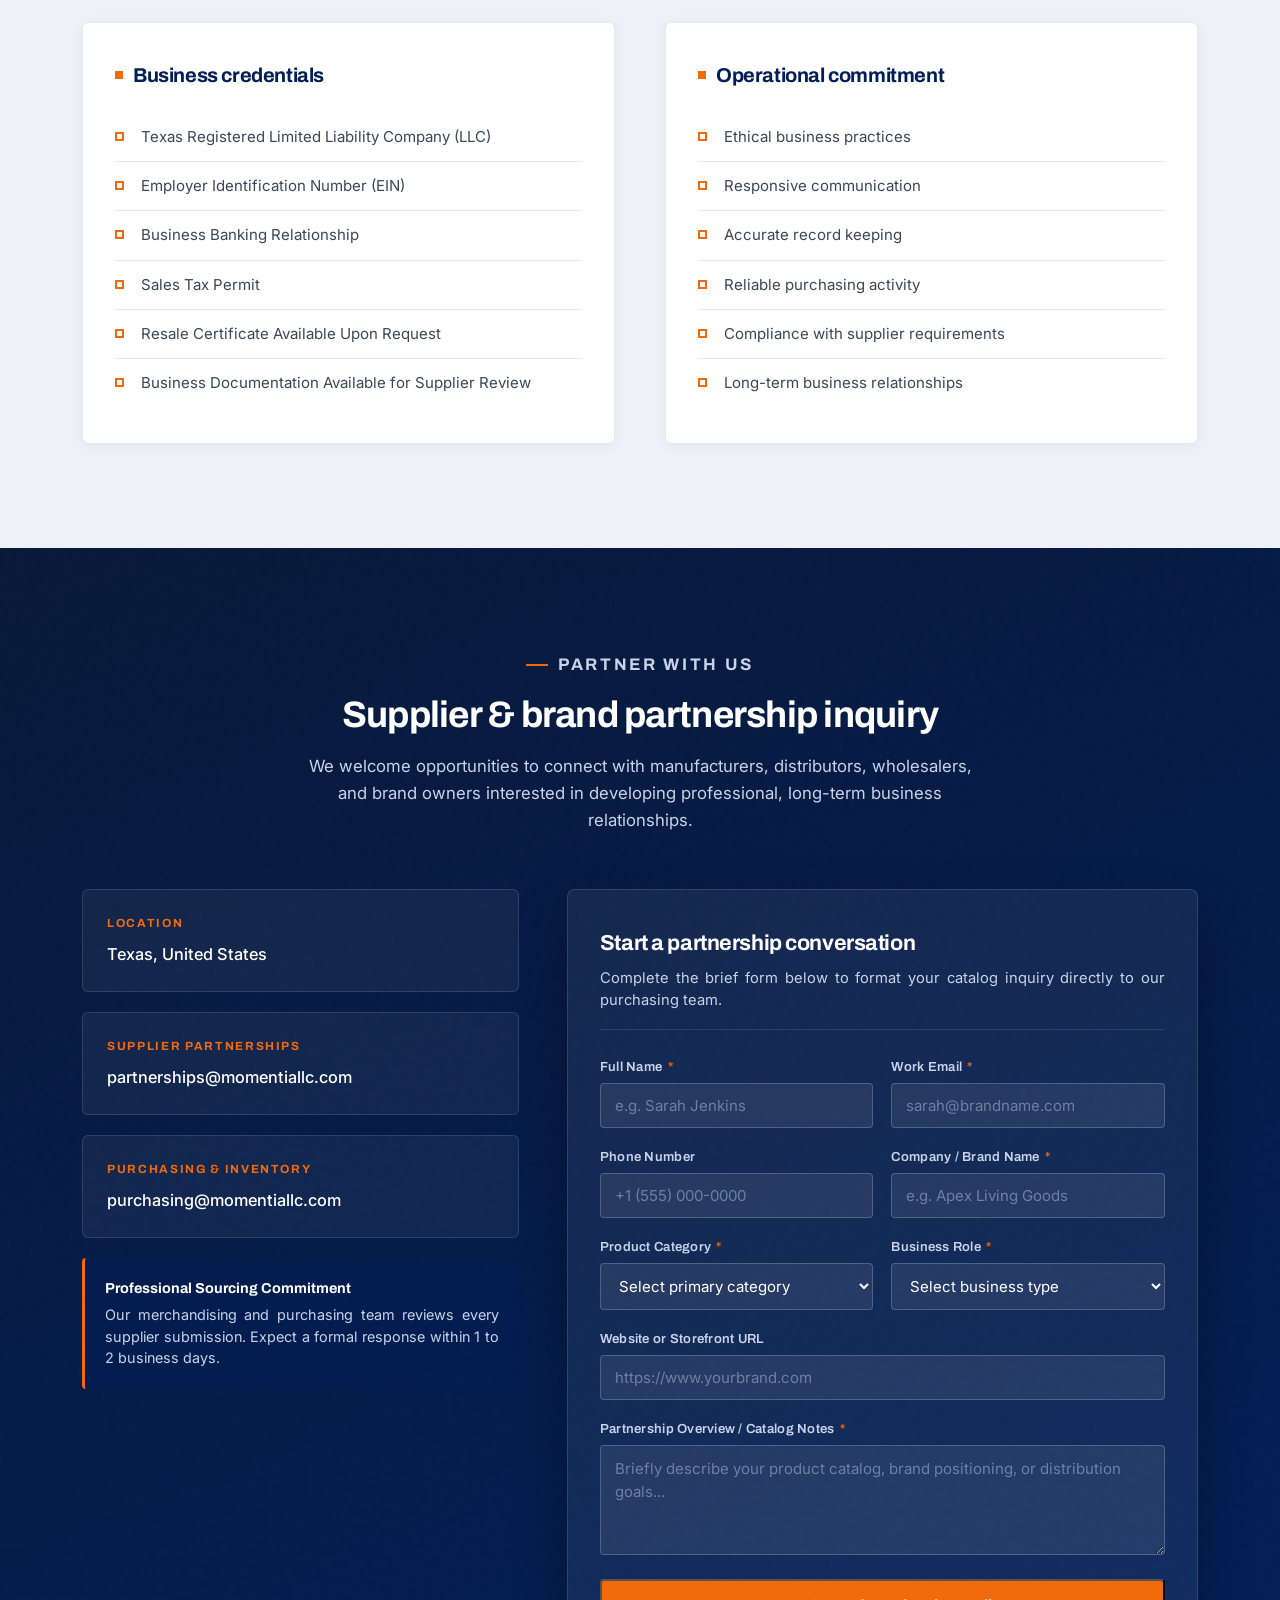
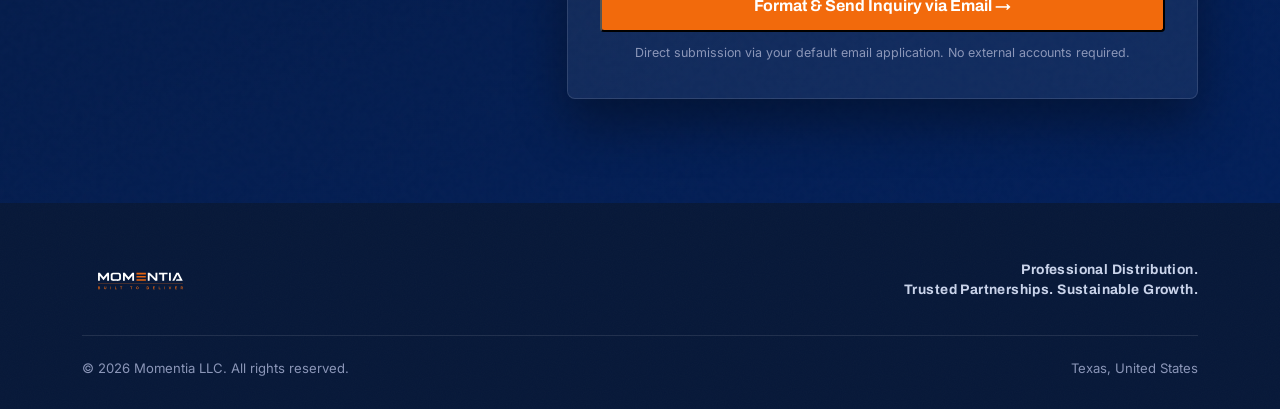
==== commit e8f082b2: """ ====
--- a/index.html
+++ b/index.html
@@ -93,7 +93,7 @@
       <div class="wrap hero-inner">
         <div>
           <p class="eyebrow">Texas · Retail &amp; Distribution</p>
-          <h1>Building Trusted Partnerships Between <span>Brands</span> and Consumers</h1>
+          <h1>Building trusted partnerships between <span>brands</span> and consumers</h1>
           <p>Momentia LLC is a Texas-based retail and distribution company focused on connecting high-quality products with customers through professional sourcing, inventory management, and multi-channel retail operations.</p>
           <div class="hero-ctas">
             <a href="#contact" class="btn-primary">Partner With Us &rarr;</a>
@@ -126,18 +126,18 @@
         <div class="about-top">
           <div>
             <p class="eyebrow">About Us</p>
-            <h2>Who We Are</h2>
+            <h2>Who we are</h2>
             <p>Momentia LLC is a professionally managed retail and distribution company headquartered in Texas. We specialize in sourcing, purchasing, inventory management, and retail distribution across multiple consumer product categories.</p>
             <p>Our mission is to build lasting relationships with trusted suppliers and brands while delivering operational excellence throughout the purchasing and fulfillment process.</p>
             <p>We are committed to conducting business with integrity, transparency, and respect for the policies and standards established by our partners.</p>
           </div>
           <div class="mv-grid">
             <div class="mv-card">
-              <h4>Our Mission</h4>
+              <h4>Our mission</h4>
               <p>To create lasting value for suppliers, brands, and customers through reliable purchasing practices, responsible inventory management, and professional retail operations.</p>
             </div>
             <div class="mv-card">
-              <h4>Our Vision</h4>
+              <h4>Our vision</h4>
               <p>To become a trusted distribution partner recognized for operational excellence, long-term partnerships, and sustainable growth.</p>
             </div>
           </div>
@@ -157,7 +157,7 @@
       <div class="wrap">
         <div class="section-head">
           <p class="eyebrow">Supplier Partnerships</p>
-          <h2>Building Long-Term Distribution Relationships</h2>
+          <h2>Building long-term distribution relationships</h2>
           <p>At Momentia LLC, we seek strategic partnerships with manufacturers, distributors, and brand owners who share our commitment to quality, professionalism, and customer satisfaction.</p>
         </div>
 
@@ -209,22 +209,22 @@
         <div class="offer-grid">
           <div class="offer-card">
             <svg class="glyph" viewBox="0 0 40 40" fill="none" aria-hidden="true"><rect x="4" y="4" width="32" height="32" rx="4" stroke="#011E59" stroke-width="2"/><path d="M12 20h16M20 12v16" stroke="#F26A0C" stroke-width="2.4"/></svg>
-            <h4>Professional Purchasing Practices</h4>
+            <h4>Professional purchasing practices</h4>
             <p>Consistent, well-documented purchasing activity built on clear communication and reliability.</p>
           </div>
           <div class="offer-card">
             <svg class="glyph" viewBox="0 0 40 40" fill="none" aria-hidden="true"><rect x="6" y="10" width="28" height="22" rx="2" stroke="#011E59" stroke-width="2"/><path d="M6 17h28" stroke="#F26A0C" stroke-width="2.4"/></svg>
-            <h4>Inventory Management</h4>
+            <h4>Inventory management</h4>
             <p>Responsible, accurate inventory handling that protects product quality and supplier standards.</p>
           </div>
           <div class="offer-card">
             <svg class="glyph" viewBox="0 0 40 40" fill="none" aria-hidden="true"><path d="M20 5l13 7v10l-13 13-13-13V12l13-7z" stroke="#011E59" stroke-width="2" stroke-linejoin="round"/><path d="M20 20v13" stroke="#F26A0C" stroke-width="2.4"/></svg>
-            <h4>Brand Respect</h4>
+            <h4>Brand respect</h4>
             <p>Full respect for pricing policies, positioning, and standards set by our supplier partners.</p>
           </div>
           <div class="offer-card">
             <svg class="glyph" viewBox="0 0 40 40" fill="none" aria-hidden="true"><path d="M6 30l8-10 7 7 13-17" stroke="#F26A0C" stroke-width="2.4" stroke-linecap="round" stroke-linejoin="round"/><path d="M26 10h8v8" stroke="#011E59" stroke-width="2.4" stroke-linecap="round" stroke-linejoin="round"/></svg>
-            <h4>Long-Term Growth Focus</h4>
+            <h4>Long-term growth focus</h4>
             <p>Partnership decisions guided by sustainable growth, not short-term transactions.</p>
           </div>
         </div>
@@ -236,7 +236,7 @@
       <div class="wrap">
         <div class="section-head">
           <p class="eyebrow">Why Work With Us</p>
-          <h2>A Professional Business Partner</h2>
+          <h2>A professional business partner</h2>
           <p>Momentia LLC is committed to providing suppliers with a dependable and professional business relationship.</p>
         </div>
 
@@ -249,35 +249,35 @@
             <div class="why-item">
               <span class="mark" aria-hidden="true"></span>
               <div>
-                <h4>Registered U.S. Business Entity</h4>
+                <h4>Registered U.S. business entity</h4>
                 <p>A fully registered Texas LLC operating within all applicable business regulations.</p>
               </div>
             </div>
             <div class="why-item">
               <span class="mark" aria-hidden="true"></span>
               <div>
-                <h4>Professional Financial Infrastructure</h4>
+                <h4>Professional financial infrastructure</h4>
                 <p>Established business banking and financial systems built for reliable transactions.</p>
               </div>
             </div>
             <div class="why-item">
               <span class="mark" aria-hidden="true"></span>
               <div>
-                <h4>Consistent Communication</h4>
+                <h4>Consistent communication</h4>
                 <p>Responsive, transparent communication throughout every stage of the partnership.</p>
               </div>
             </div>
             <div class="why-item">
               <span class="mark" aria-hidden="true"></span>
               <div>
-                <h4>Scalable Operations</h4>
+                <h4>Scalable operations</h4>
                 <p>Operational capacity built to grow alongside our suppliers' needs.</p>
               </div>
             </div>
             <div class="why-item">
               <span class="mark" aria-hidden="true"></span>
               <div>
-                <h4>Partnership-Oriented Approach</h4>
+                <h4>Partnership-oriented approach</h4>
                 <p>We prioritize long-term relationships over one-time transactions.</p>
               </div>
             </div>
@@ -308,10 +308,10 @@
       <div class="wrap">
         <div class="section-head" style="grid-column: 1 / -1; max-width: 700px;">
           <p class="eyebrow">Compliance &amp; Credentials</p>
-          <h2>Commitment to Compliance and Professional Standards</h2>
+          <h2>Commitment to compliance and professional standards</h2>
         </div>
         <div class="cred-box">
-          <h3>Business Credentials</h3>
+          <h3>Business credentials</h3>
           <ul class="cred-list">
             <li>Texas Registered Limited Liability Company (LLC)</li>
             <li>Employer Identification Number (EIN)</li>
@@ -322,7 +322,7 @@
           </ul>
         </div>
         <div class="cred-box">
-          <h3>Operational Commitment</h3>
+          <h3>Operational commitment</h3>
           <ul class="cred-list">
             <li>Ethical business practices</li>
             <li>Responsive communication</li>
@@ -340,7 +340,7 @@
       <div class="wrap">
         <div class="contact-intro">
           <p class="eyebrow">Partner With Us</p>
-          <h2>Supplier &amp; Brand Partnership Inquiry</h2>
+          <h2>Supplier &amp; brand partnership inquiry</h2>
           <p>We welcome opportunities to connect with manufacturers, distributors, wholesalers, and brand owners interested in developing professional, long-term business relationships.</p>
         </div>
 
@@ -369,7 +369,7 @@
           <!-- Columna Derecha: Formulario Interactivo -->
           <div class="supplier-form-card">
             <div class="supplier-form-header">
-              <h3>Start a Partnership Conversation</h3>
+              <h3>Start a partnership conversation</h3>
               <p>Complete the brief form below to format your catalog inquiry directly to our purchasing team.</p>
             </div>
 
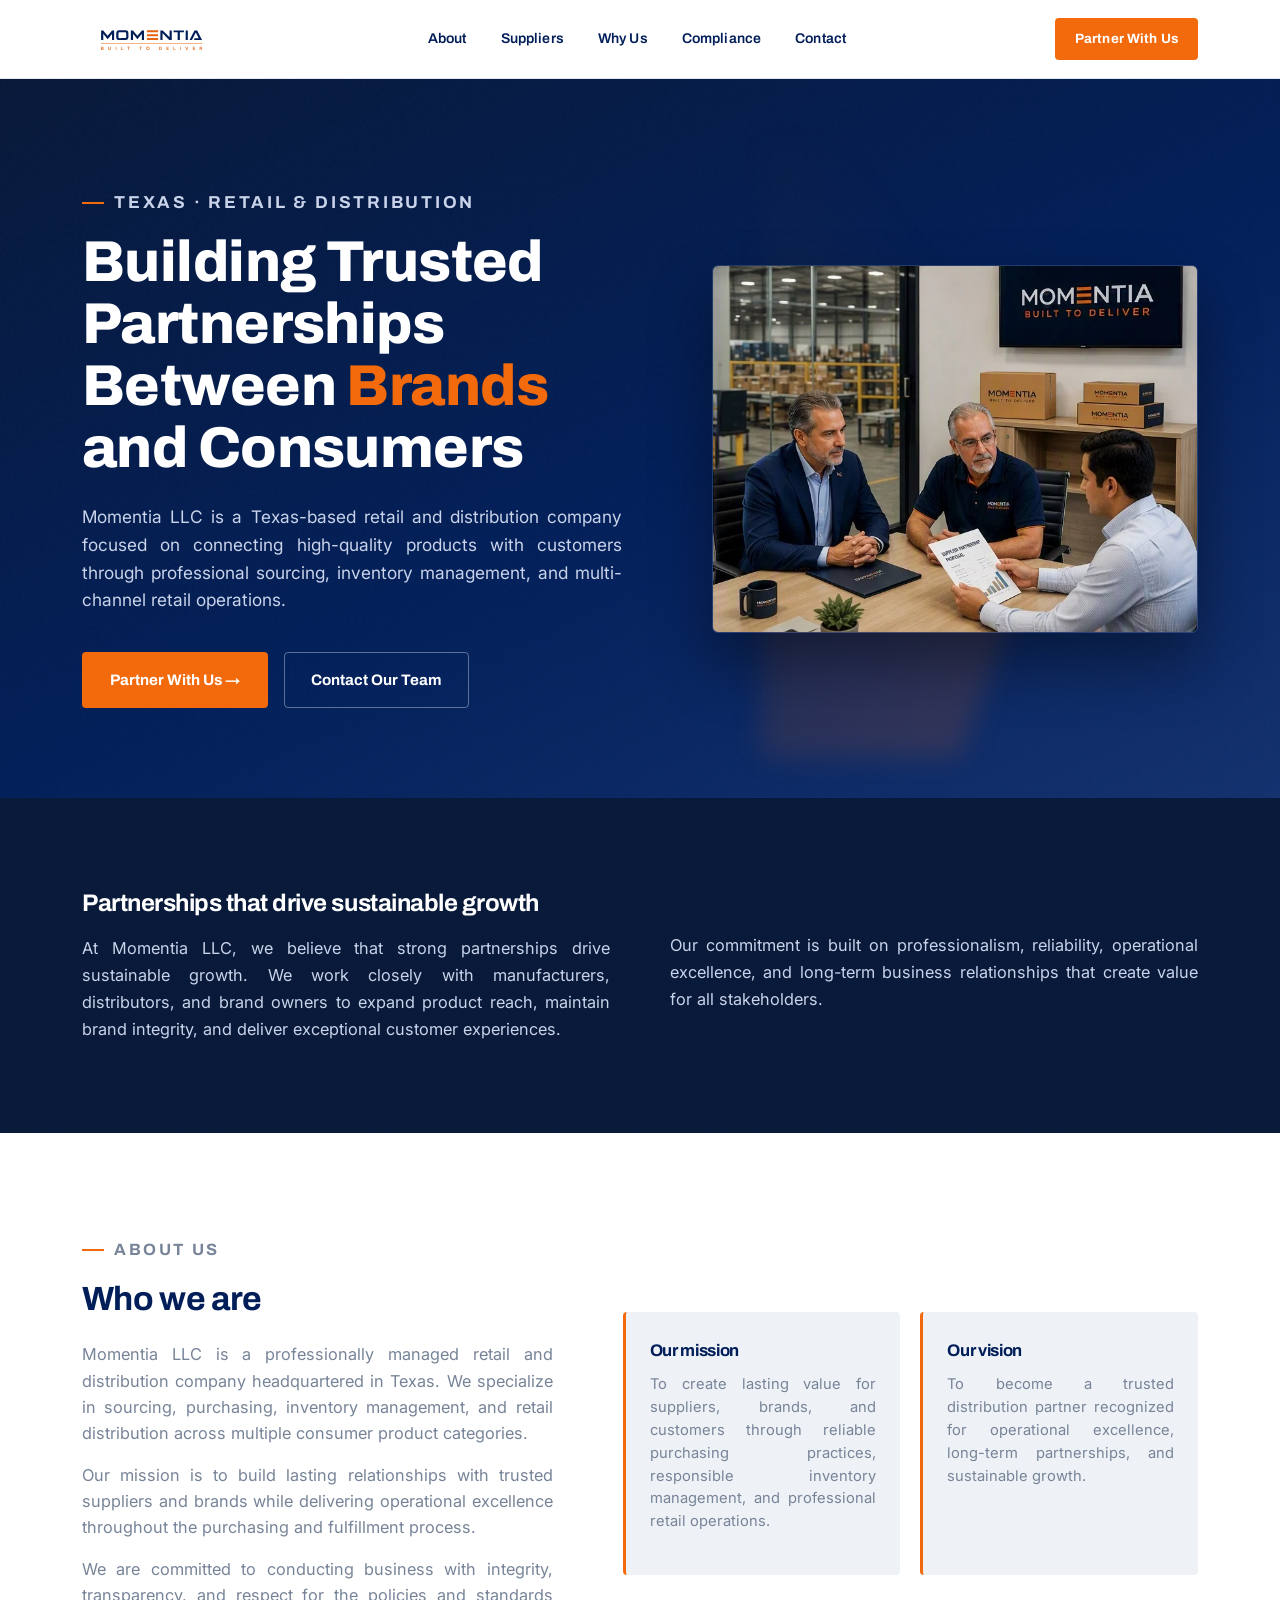
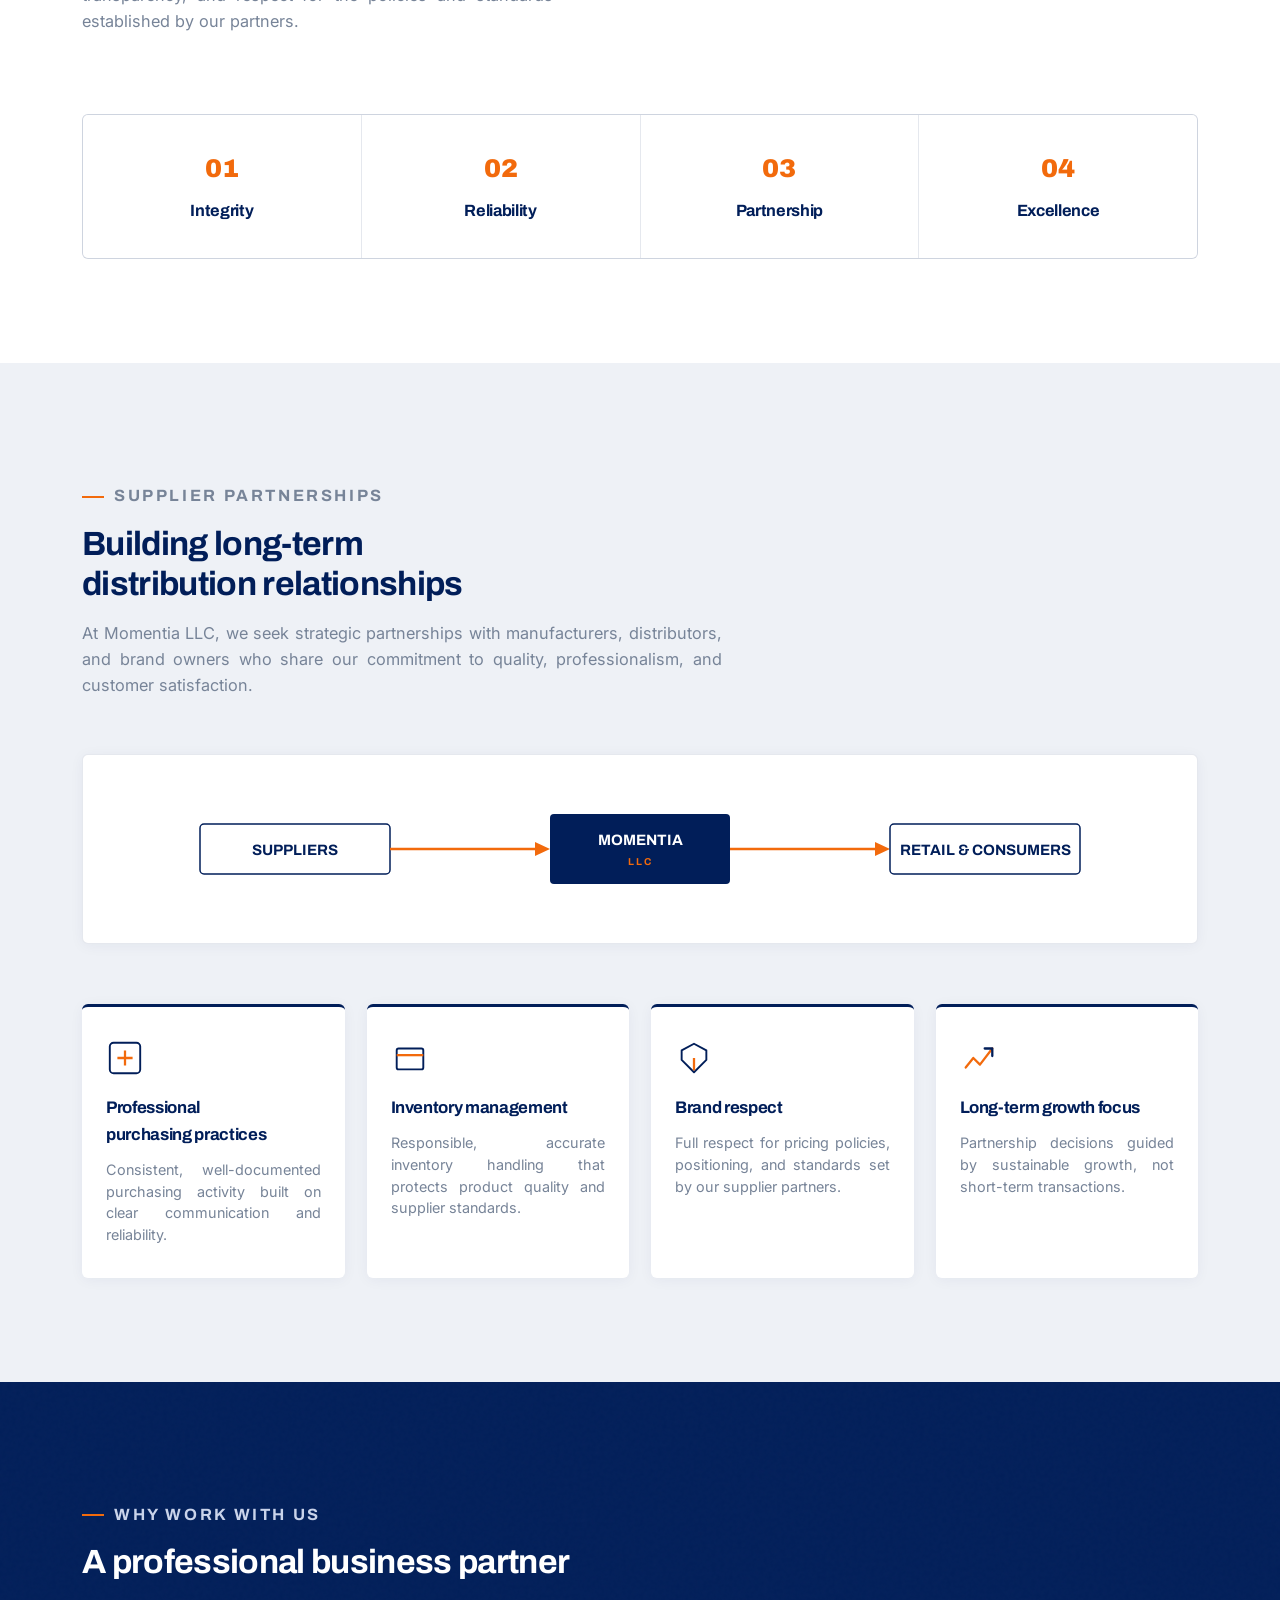
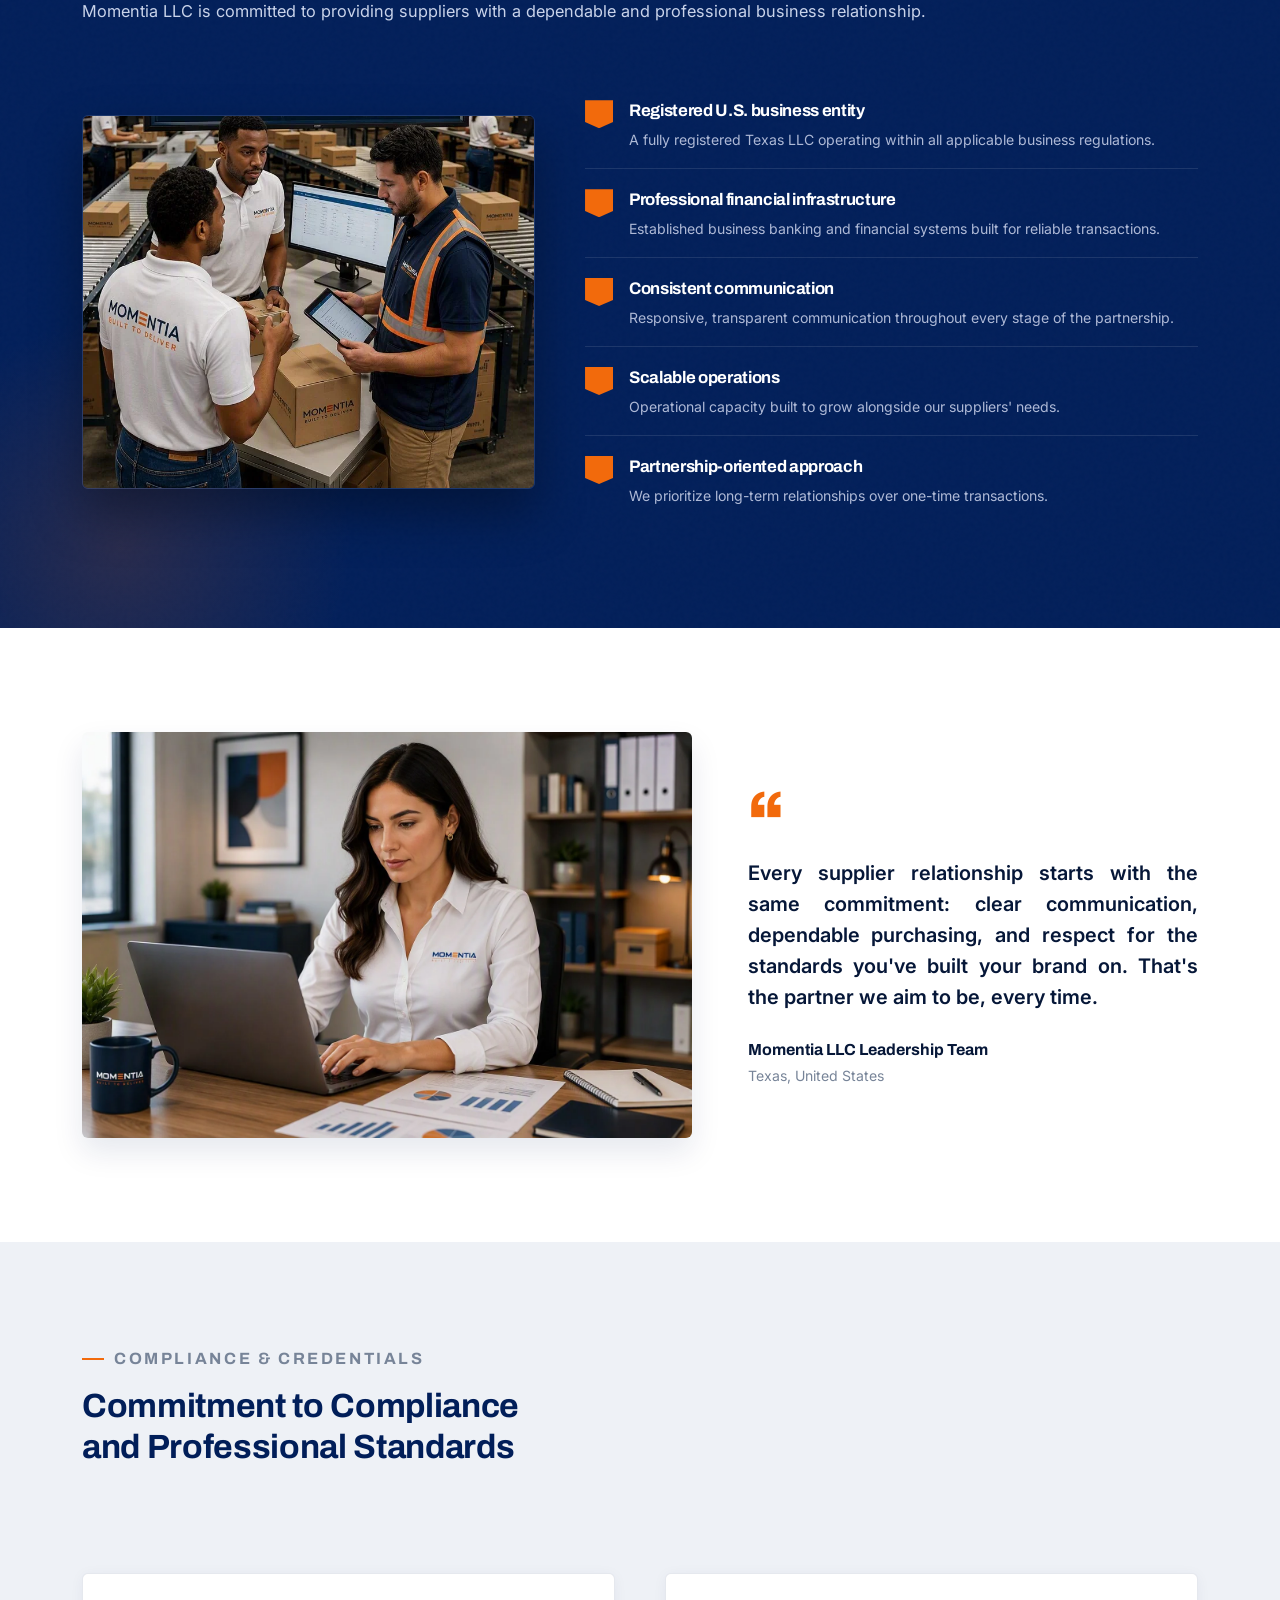
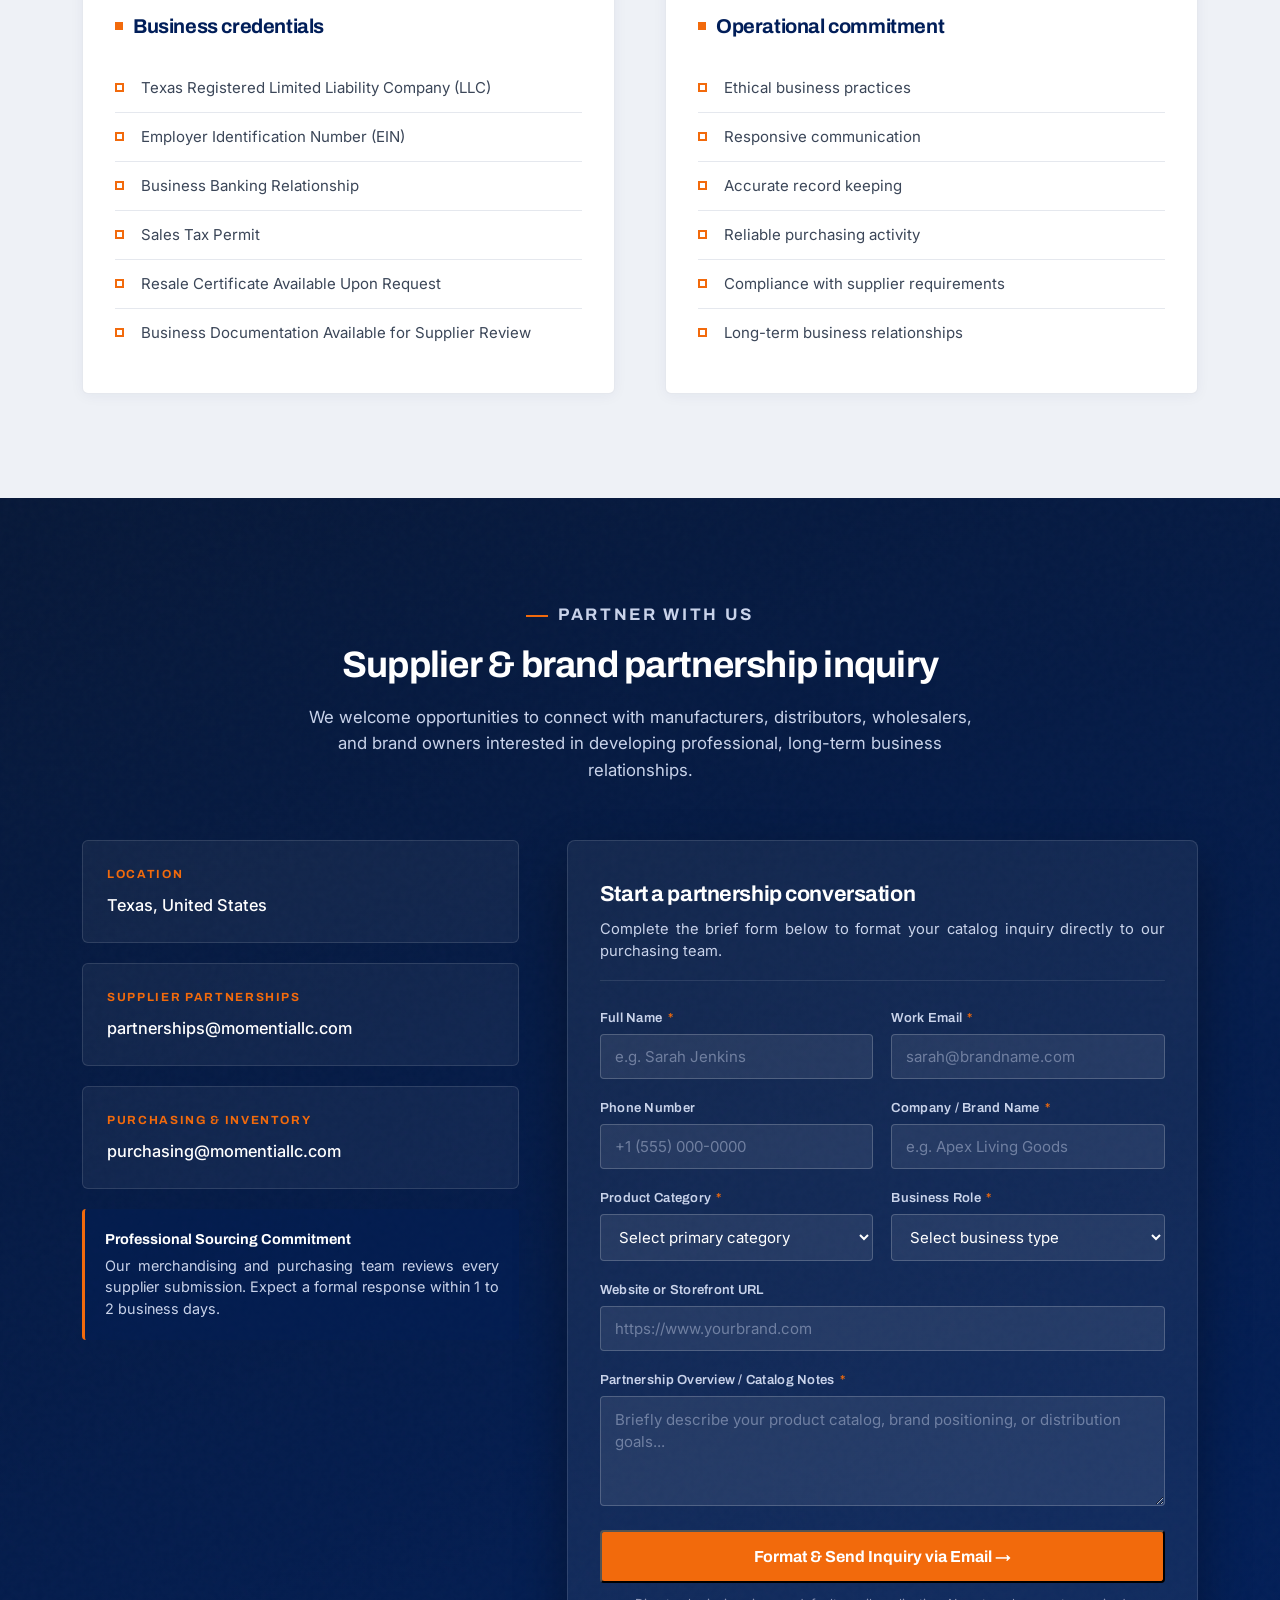
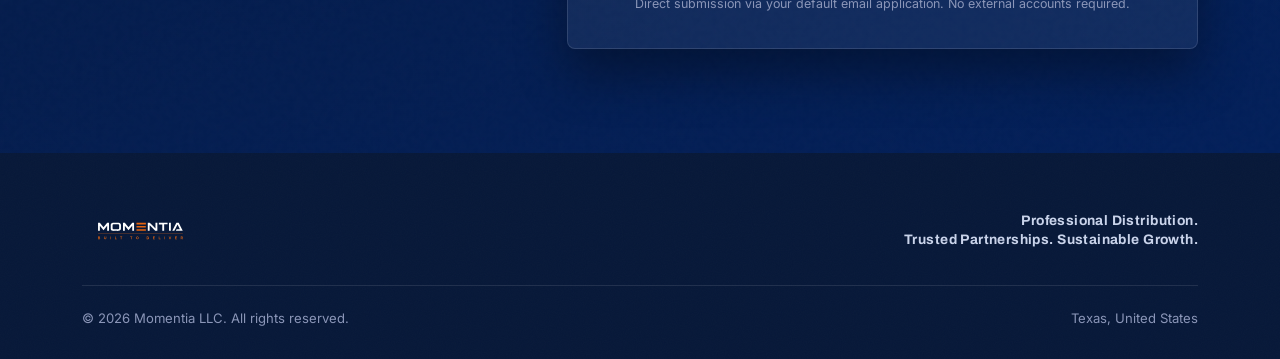
==== commit df924bfd: "Ajuste de alineación y formato en títulos, y adición de README oficial" ====
--- a/index.html
+++ b/index.html
@@ -93,8 +93,8 @@
       <div class="wrap hero-inner">
         <div>
           <p class="eyebrow">Texas · Retail &amp; Distribution</p>
-          <h1>Building trusted partnerships between <span>brands</span> and consumers</h1>
-          <p>Momentia LLC is a Texas-based retail and distribution company focused on connecting high-quality products with customers through professional sourcing, inventory management, and multi-channel retail operations.</p>
+          <h1>Building Trusted Partnerships Between <span>Brands</span> and Consumers</h1>
+          <p class="hero-desc">Momentia LLC is a Texas-based retail and distribution company focused on connecting high-quality products with customers through professional sourcing, inventory management, and multi-channel retail operations.</p>
           <div class="hero-ctas">
             <a href="#contact" class="btn-primary">Partner With Us &rarr;</a>
             <a href="#contact" class="btn-ghost">Contact Our Team</a>
@@ -308,7 +308,7 @@
       <div class="wrap">
         <div class="section-head" style="grid-column: 1 / -1; max-width: 700px;">
           <p class="eyebrow">Compliance &amp; Credentials</p>
-          <h2>Commitment to compliance and professional standards</h2>
+          <h2>Commitment to Compliance and Professional Standards</h2>
         </div>
         <div class="cred-box">
           <h3>Business credentials</h3>
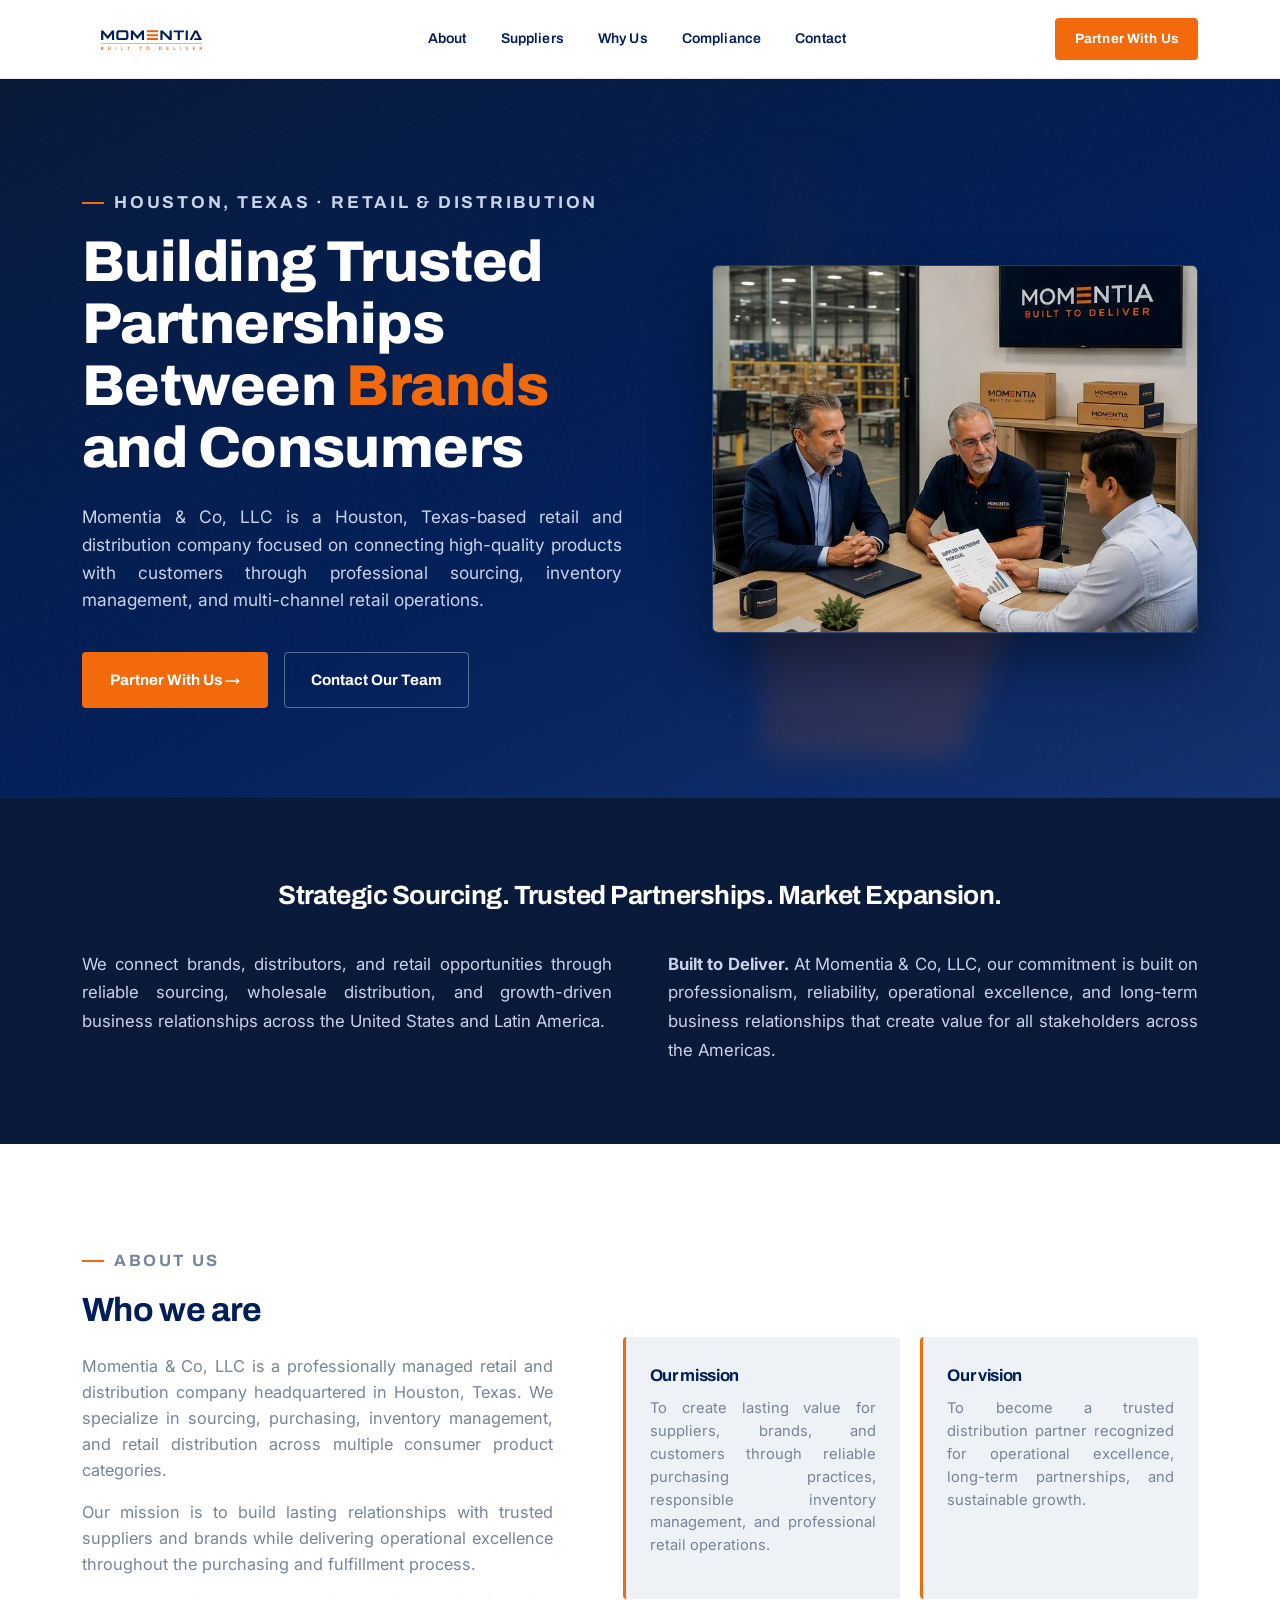
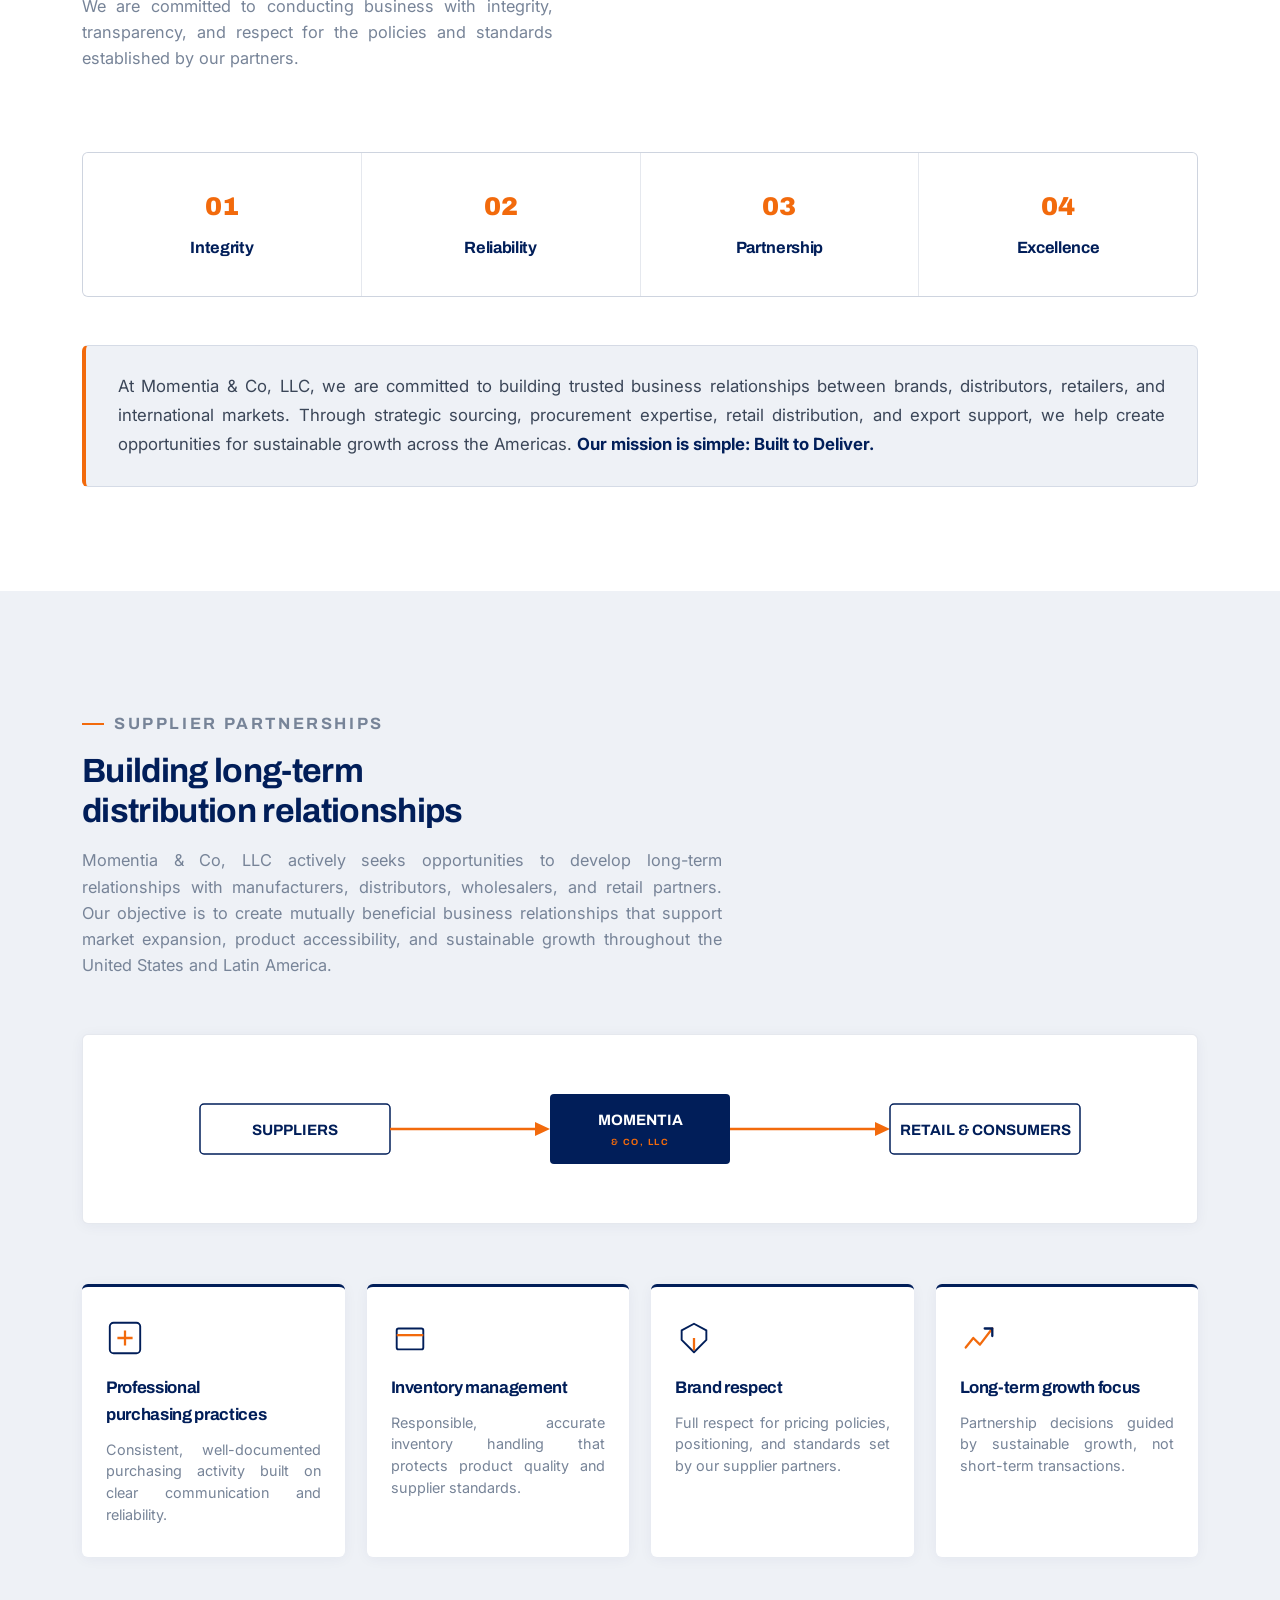
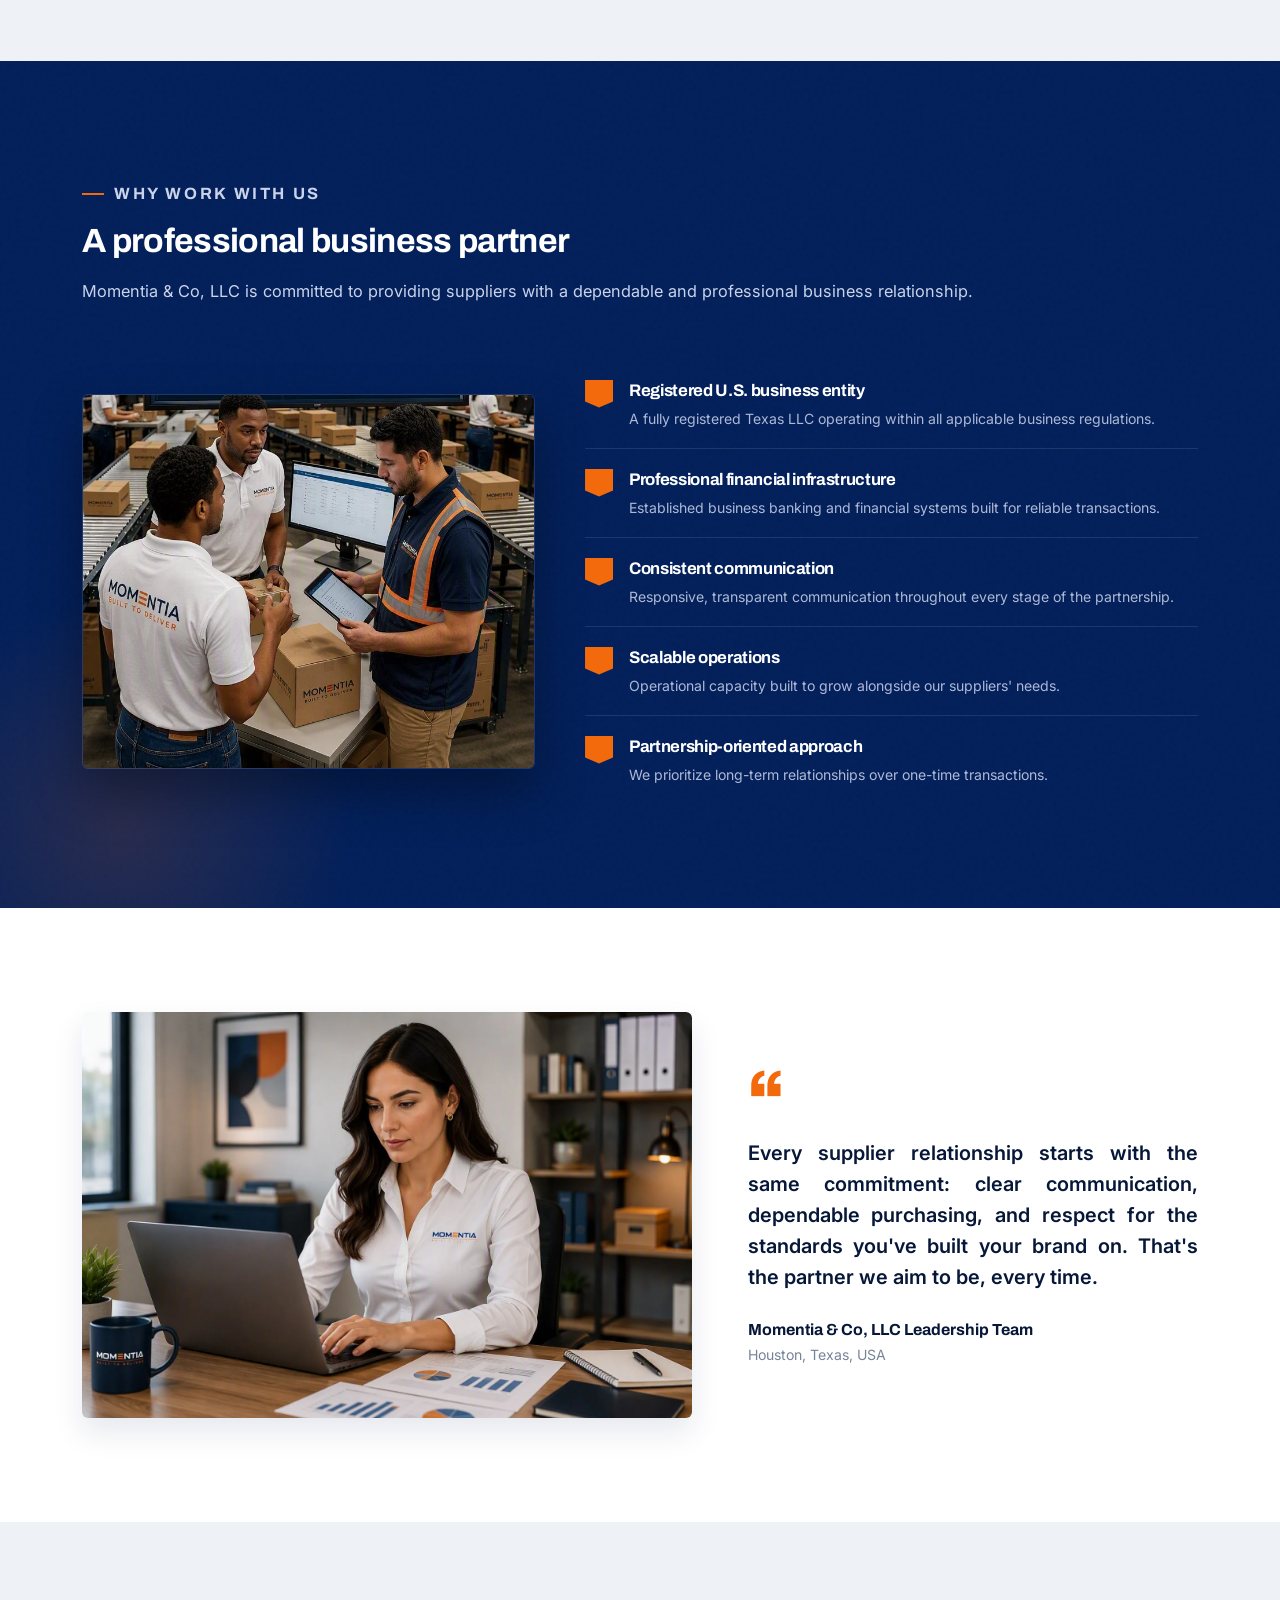
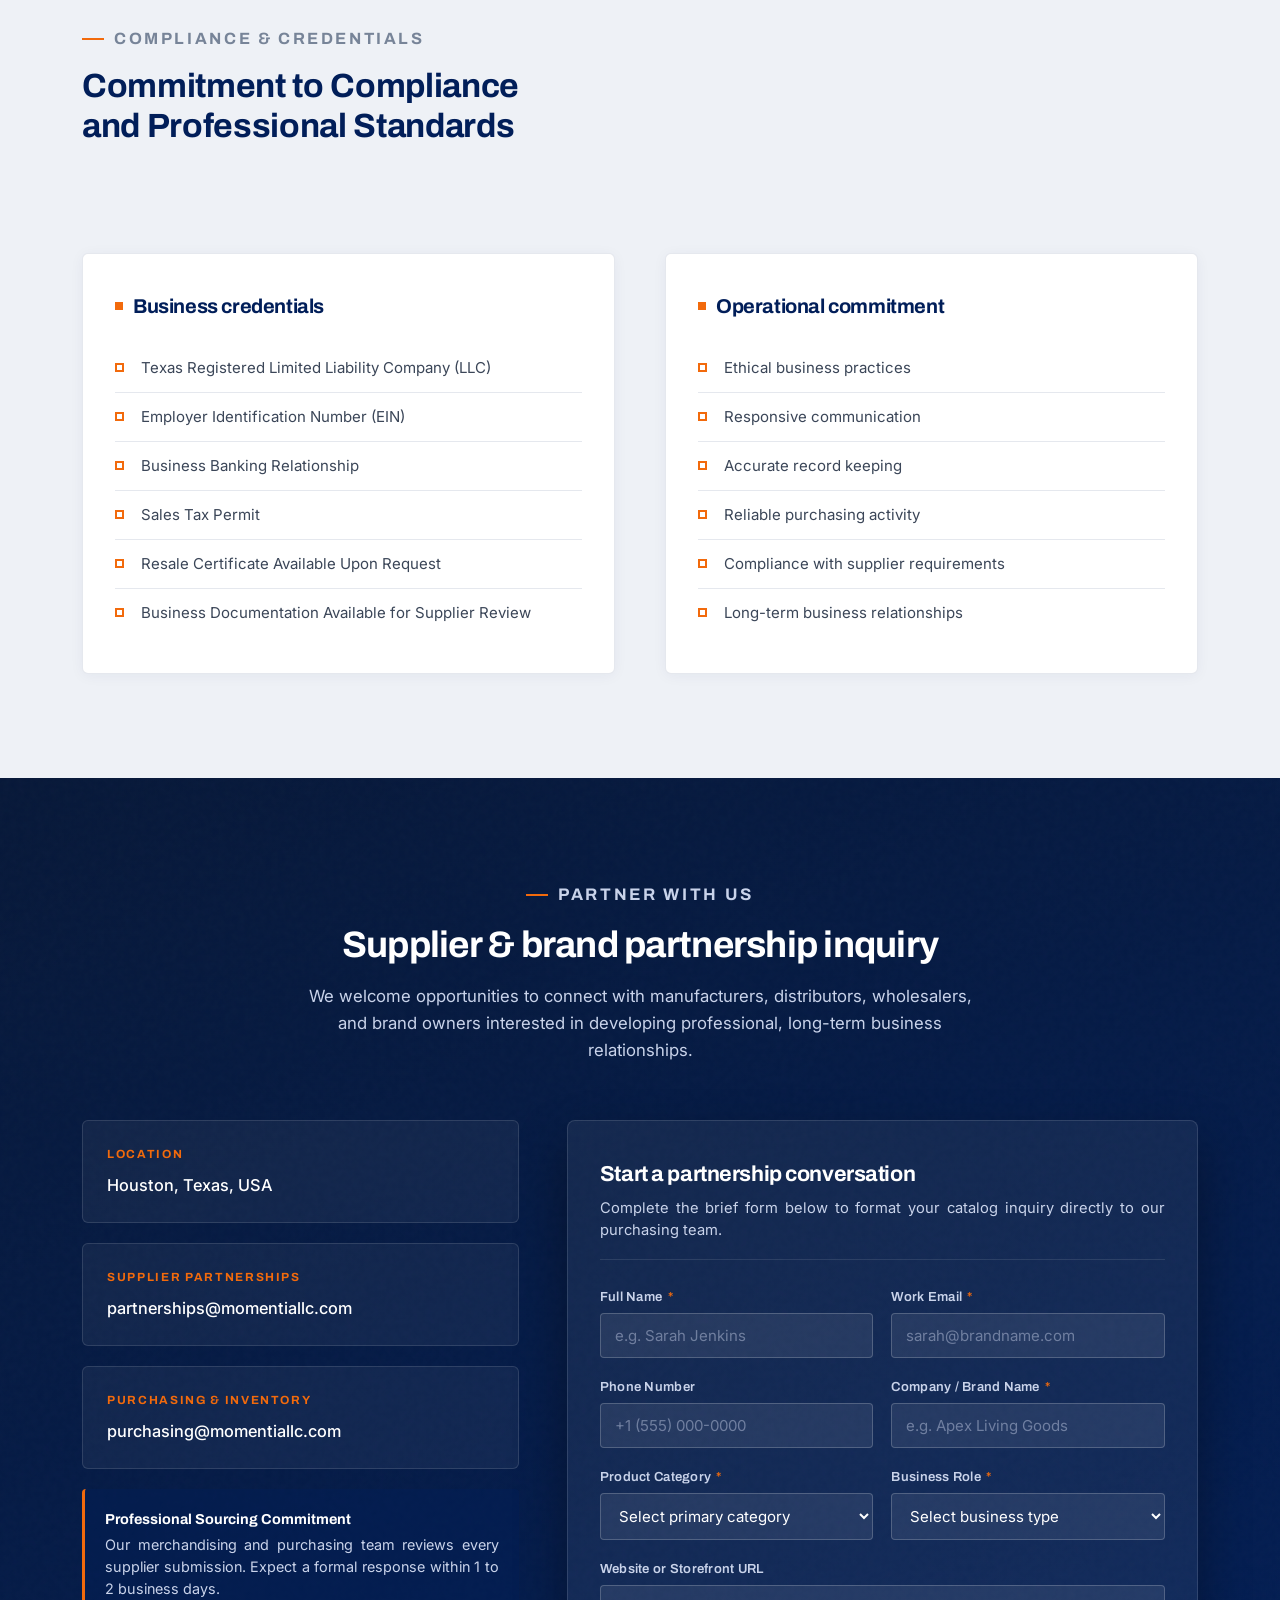
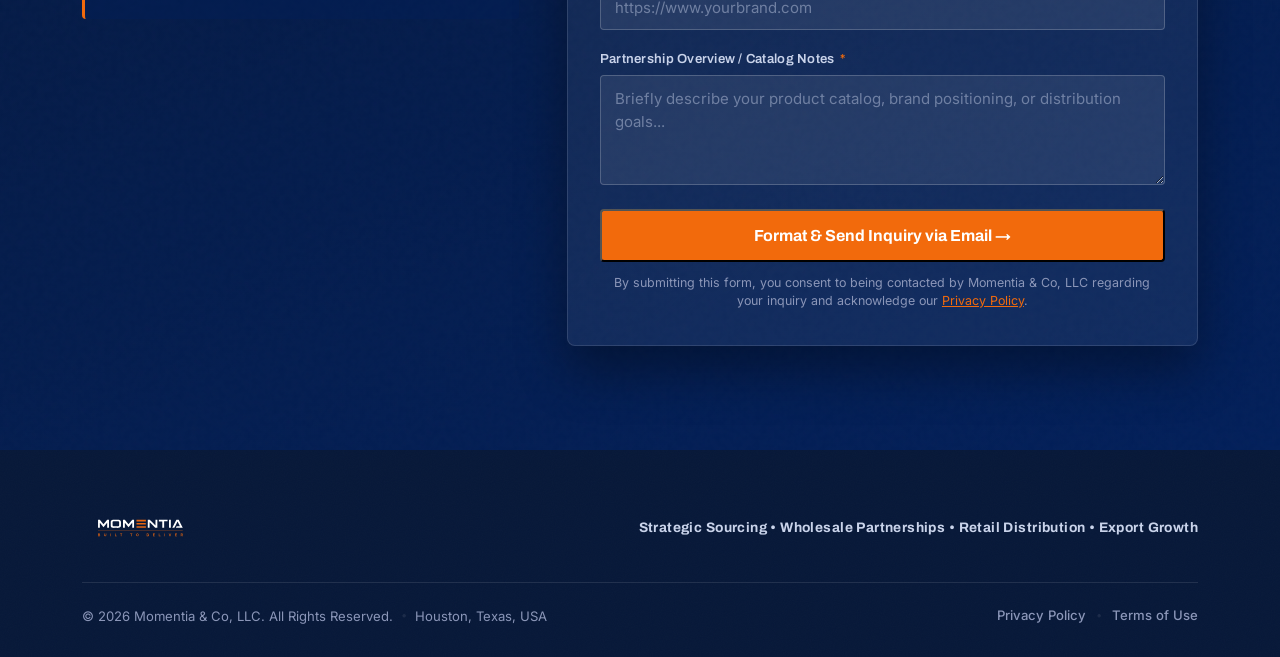
==== commit c792032f: "feat: update branding to Momentia & Co, LLC, add legal portal, and refine intro/footer layout" ====
--- a/index.html
+++ b/index.html
@@ -3,8 +3,8 @@
 <head>
   <meta charset="UTF-8">
   <meta name="viewport" content="width=device-width, initial-scale=1.0">
-  <title>Momentia LLC | Built to Deliver</title>
-  <meta name="description" content="Momentia LLC is a Texas-based retail and distribution company focused on connecting high-quality products with customers through professional sourcing, inventory management, and multi-channel retail operations.">
+  <title>Momentia &amp; Co, LLC | Built to Deliver</title>
+  <meta name="description" content="Momentia &amp; Co, LLC is a Houston, Texas-based retail and distribution company focused on connecting high-quality products with customers through professional sourcing, inventory management, and multi-channel retail operations.">
 
   <!-- Canonical URL -->
   <link rel="canonical" href="https://jotajota0607.github.io/Momentia/">
@@ -14,25 +14,25 @@
   <link rel="shortcut icon" href="favicon.ico?v=3">
   <link rel="icon" type="image/png" sizes="32x32" href="assets/icons/favicon.png?v=3">
   <link rel="icon" type="image/png" sizes="16x16" href="assets/icons/favicon.png?v=3">
-  <link rel="apple-touch-icon" sizes="180x180" href="assets/icons/favicon.png?v=3">
+  <link rel="apple-touch-icon" sizes="180x180" href="assets/icons/apple-touch-icon.png?v=3">
 
   <!-- Open Graph / Redes Sociales (WhatsApp, Facebook, LinkedIn, Telegram) -->
   <meta property="og:type" content="website">
   <meta property="og:url" content="https://jotajota0607.github.io/Momentia/">
-  <meta property="og:site_name" content="Momentia LLC">
-  <meta property="og:title" content="Momentia LLC | Built to Deliver">
-  <meta property="og:description" content="Building Trusted Partnerships Between Brands and Consumers. Professional Texas Retail & Distribution.">
+  <meta property="og:site_name" content="Momentia &amp; Co, LLC">
+  <meta property="og:title" content="Momentia &amp; Co, LLC | Built to Deliver">
+  <meta property="og:description" content="Building Trusted Partnerships Between Brands and Consumers. Professional Retail &amp; Distribution in Houston, Texas, USA.">
   <meta property="og:image" content="https://jotajota0607.github.io/Momentia/assets/images/og-preview.jpg">
   <meta property="og:image:secure_url" content="https://jotajota0607.github.io/Momentia/assets/images/og-preview.jpg">
   <meta property="og:image:type" content="image/jpeg">
   <meta property="og:image:width" content="1200">
   <meta property="og:image:height" content="630">
-  <meta property="og:image:alt" content="Momentia LLC - Texas Retail & Distribution">
+  <meta property="og:image:alt" content="Momentia &amp; Co, LLC - Houston, Texas Retail &amp; Distribution">
 
   <!-- Twitter / X Cards -->
   <meta name="twitter:card" content="summary_large_image">
-  <meta name="twitter:title" content="Momentia LLC | Built to Deliver">
-  <meta name="twitter:description" content="Building Trusted Partnerships Between Brands and Consumers. Professional Texas Retail & Distribution.">
+  <meta name="twitter:title" content="Momentia &amp; Co, LLC | Built to Deliver">
+  <meta name="twitter:description" content="Building Trusted Partnerships Between Brands and Consumers. Professional Retail &amp; Distribution in Houston, Texas, USA.">
   <meta name="twitter:image" content="https://jotajota0607.github.io/Momentia/assets/images/og-preview.jpg">
 
   <!-- Tipografías de Google con preconnect para evitar bloqueo de renderizado -->
@@ -48,11 +48,12 @@
   {
     "@context": "https://schema.org",
     "@type": "Organization",
-    "name": "Momentia LLC",
-    "description": "Professional Retail and Distribution Partner",
+    "name": "Momentia & Co, LLC",
+    "description": "Strategic Sourcing, Wholesale Partnerships, and Retail Distribution",
     "slogan": "Built to Deliver",
     "address": {
       "@type": "PostalAddress",
+      "addressLocality": "Houston",
       "addressRegion": "Texas",
       "addressCountry": "US"
     },
@@ -65,8 +66,8 @@
   <!-- ==================== CABECERA / NAVEGACIÓN ==================== -->
   <header id="header">
     <div class="nav">
-      <a href="#top" class="brand" aria-label="Momentia LLC Home">
-        <img class="brand-logo" src="assets/images/logo-momentia.svg" alt="Momentia LLC — Built to Deliver" width="137" height="50">
+      <a href="#top" class="brand" aria-label="Momentia &amp; Co, LLC Home">
+        <img class="brand-logo" src="assets/images/logo-momentia.svg" alt="Momentia &amp; Co, LLC — Built to Deliver" width="137" height="50">
       </a>
 
       <!-- Botón Hamburguesa para Móvil -->
@@ -92,9 +93,9 @@
     <section class="hero" id="top">
       <div class="wrap hero-inner">
         <div>
-          <p class="eyebrow">Texas · Retail &amp; Distribution</p>
+          <p class="eyebrow">Houston, Texas · Retail &amp; Distribution</p>
           <h1>Building Trusted Partnerships Between <span>Brands</span> and Consumers</h1>
-          <p class="hero-desc">Momentia LLC is a Texas-based retail and distribution company focused on connecting high-quality products with customers through professional sourcing, inventory management, and multi-channel retail operations.</p>
+          <p class="hero-desc">Momentia &amp; Co, LLC is a Houston, Texas-based retail and distribution company focused on connecting high-quality products with customers through professional sourcing, inventory management, and multi-channel retail operations.</p>
           <div class="hero-ctas">
             <a href="#contact" class="btn-primary">Partner With Us &rarr;</a>
             <a href="#contact" class="btn-ghost">Contact Our Team</a>
@@ -102,7 +103,7 @@
         </div>
 
         <div class="hero-art">
-          <img src="assets/images/hero-partnership.webp" alt="Momentia LLC leadership meeting with a supplier partner" width="743" height="562" fetchpriority="high">
+          <img src="assets/images/hero-partnership.webp" alt="Momentia &amp; Co, LLC leadership meeting with a supplier partner" width="743" height="562" fetchpriority="high">
         </div>
       </div>
     </section>
@@ -110,12 +111,10 @@
     <!-- ==================== INTRO STRIP ==================== -->
     <section class="intro">
       <div class="wrap">
-        <div>
-          <h3>Partnerships that drive sustainable growth</h3>
-          <p>At Momentia LLC, we believe that strong partnerships drive sustainable growth. We work closely with manufacturers, distributors, and brand owners to expand product reach, maintain brand integrity, and deliver exceptional customer experiences.</p>
-        </div>
-        <div>
-          <p style="margin-top: 44px;">Our commitment is built on professionalism, reliability, operational excellence, and long-term business relationships that create value for all stakeholders.</p>
+        <h3 class="intro-title">Strategic Sourcing. Trusted Partnerships. Market Expansion.</h3>
+        <div class="intro-grid">
+          <p>We connect brands, distributors, and retail opportunities through reliable sourcing, wholesale distribution, and growth-driven business relationships across the United States and Latin America.</p>
+          <p><strong>Built to Deliver.</strong> At Momentia &amp; Co, LLC, our commitment is built on professionalism, reliability, operational excellence, and long-term business relationships that create value for all stakeholders across the Americas.</p>
         </div>
       </div>
     </section>
@@ -127,7 +126,7 @@
           <div>
             <p class="eyebrow">About Us</p>
             <h2>Who we are</h2>
-            <p>Momentia LLC is a professionally managed retail and distribution company headquartered in Texas. We specialize in sourcing, purchasing, inventory management, and retail distribution across multiple consumer product categories.</p>
+            <p>Momentia &amp; Co, LLC is a professionally managed retail and distribution company headquartered in Houston, Texas. We specialize in sourcing, purchasing, inventory management, and retail distribution across multiple consumer product categories.</p>
             <p>Our mission is to build lasting relationships with trusted suppliers and brands while delivering operational excellence throughout the purchasing and fulfillment process.</p>
             <p>We are committed to conducting business with integrity, transparency, and respect for the policies and standards established by our partners.</p>
           </div>
@@ -149,6 +148,10 @@
           <div class="value-cell"><span class="num">03</span><h4>Partnership</h4></div>
           <div class="value-cell"><span class="num">04</span><h4>Excellence</h4></div>
         </div>
+
+        <div class="about-closing">
+          <p>At Momentia &amp; Co, LLC, we are committed to building trusted business relationships between brands, distributors, retailers, and international markets. Through strategic sourcing, procurement expertise, retail distribution, and export support, we help create opportunities for sustainable growth across the Americas. <strong>Our mission is simple: Built to Deliver.</strong></p>
+        </div>
       </div>
     </section>
 
@@ -158,7 +161,7 @@
         <div class="section-head">
           <p class="eyebrow">Supplier Partnerships</p>
           <h2>Building long-term distribution relationships</h2>
-          <p>At Momentia LLC, we seek strategic partnerships with manufacturers, distributors, and brand owners who share our commitment to quality, professionalism, and customer satisfaction.</p>
+          <p>Momentia &amp; Co, LLC actively seeks opportunities to develop long-term relationships with manufacturers, distributors, wholesalers, and retail partners. Our objective is to create mutually beneficial business relationships that support market expansion, product accessibility, and sustainable growth throughout the United States and Latin America.</p>
         </div>
 
         <!-- Diagrama de Flujo de Distribución Responsivo (Desktop y Móvil) -->
@@ -177,7 +180,7 @@
               <!-- Momentia node -->
               <rect x="360" y="35" width="180" height="70" rx="4" fill="#011E59"/>
               <text x="450" y="66" text-anchor="middle" fill="#ffffff">MOMENTIA</text>
-              <text x="450" y="86" text-anchor="middle" fill="#F26A0C" font-size="10" letter-spacing="2">LLC</text>
+              <text x="450" y="86" text-anchor="middle" fill="#F26A0C" font-size="9" letter-spacing="1.5">&amp; CO, LLC</text>
 
               <!-- arrow 2 -->
               <line x1="540" y1="70" x2="685" y2="70" stroke="#F26A0C" stroke-width="2.5"/>
@@ -190,14 +193,14 @@
           </svg>
 
           <!-- Versión Móvil: Flujo Vertical Apilado (Cero Barras de Desplazamiento) -->
-          <div class="flow-mobile" aria-label="Distribution flow diagram: Suppliers to Momentia LLC to Retail and Consumers">
+          <div class="flow-mobile" aria-label="Distribution flow diagram: Suppliers to Momentia &amp; Co, LLC to Retail and Consumers">
             <div class="flow-step-card step-supplier">SUPPLIERS</div>
             <div class="flow-arrow-down" aria-hidden="true">
               <svg viewBox="0 0 24 24" fill="none" stroke="#F26A0C" stroke-width="3" stroke-linecap="round" stroke-linejoin="round"><line x1="12" y1="5" x2="12" y2="19"></line><polyline points="19 12 12 19 5 12"></polyline></svg>
             </div>
             <div class="flow-step-card step-momentia">
               MOMENTIA
-              <span class="step-sub">LLC</span>
+              <span class="step-sub">&amp; CO, LLC</span>
             </div>
             <div class="flow-arrow-down" aria-hidden="true">
               <svg viewBox="0 0 24 24" fill="none" stroke="#F26A0C" stroke-width="3" stroke-linecap="round" stroke-linejoin="round"><line x1="12" y1="5" x2="12" y2="19"></line><polyline points="19 12 12 19 5 12"></polyline></svg>
@@ -237,12 +240,12 @@
         <div class="section-head">
           <p class="eyebrow">Why Work With Us</p>
           <h2>A professional business partner</h2>
-          <p>Momentia LLC is committed to providing suppliers with a dependable and professional business relationship.</p>
+          <p>Momentia &amp; Co, LLC is committed to providing suppliers with a dependable and professional business relationship.</p>
         </div>
 
         <div class="why-body">
           <div class="why-art">
-            <img src="assets/images/warehouse-operations.webp" alt="Momentia LLC fulfillment team managing orders in the warehouse" width="780" height="644" loading="lazy">
+            <img src="assets/images/warehouse-operations.webp" alt="Momentia &amp; Co, LLC fulfillment team managing orders in the warehouse" width="780" height="644" loading="lazy">
           </div>
 
           <div class="why-list">
@@ -290,14 +293,14 @@
     <section class="leadership">
       <div class="wrap">
         <div class="leadership-photo">
-          <img src="assets/images/leadership-team.webp" alt="Momentia LLC leadership team" width="1536" height="1024" loading="lazy">
+          <img src="assets/images/leadership-team.webp" alt="Momentia &amp; Co, LLC leadership team" width="1536" height="1024" loading="lazy">
         </div>
         <div class="leadership-quote">
           <span class="quote-mark" aria-hidden="true">&ldquo;</span>
           <p class="quote-text">Every supplier relationship starts with the same commitment: clear communication, dependable purchasing, and respect for the standards you've built your brand on. That's the partner we aim to be, every time.</p>
           <div class="quote-attr">
-            <strong>Momentia LLC Leadership Team</strong>
-            <span>Texas, United States</span>
+            <strong>Momentia &amp; Co, LLC Leadership Team</strong>
+            <span>Houston, Texas, USA</span>
           </div>
         </div>
       </div>
@@ -349,7 +352,7 @@
           <div class="contact-info">
             <div class="contact-card">
               <div class="label">Location</div>
-              <div class="val">Texas, United States</div>
+              <div class="val">Houston, Texas, USA</div>
             </div>
             <div class="contact-card">
               <div class="label">Supplier Partnerships</div>
@@ -434,7 +437,7 @@
               <div class="form-footer">
                 <button type="submit" class="btn-primary">Format &amp; Send Inquiry via Email &rarr;</button>
                 <p class="form-security-note">
-                  Direct submission via your default email application. No external accounts required.
+                  By submitting this form, you consent to being contacted by Momentia &amp; Co, LLC regarding your inquiry and acknowledge our <a href="legal.html#privacy" target="_blank" rel="noopener noreferrer" style="color: var(--orange); text-decoration: underline;">Privacy Policy</a>.
                 </p>
               </div>
             </form>
@@ -451,14 +454,22 @@
   <footer>
     <div class="wrap">
       <div class="footer-top">
-        <a href="#top" class="brand" aria-label="Momentia LLC Home">
-          <img class="brand-logo" src="assets/images/logo-momentia-white.svg" alt="Momentia LLC — Built to Deliver" width="115" height="42">
+        <a href="#top" class="brand" aria-label="Momentia &amp; Co, LLC Home">
+          <img class="brand-logo" src="assets/images/logo-momentia-white.svg" alt="Momentia &amp; Co, LLC — Built to Deliver" width="115" height="42">
         </a>
-        <div class="footer-tag">Professional Distribution.<br>Trusted Partnerships. Sustainable Growth.</div>
+        <div class="footer-tag">Strategic Sourcing &bull; Wholesale Partnerships &bull; Retail Distribution &bull; Export Growth</div>
       </div>
       <div class="footer-bottom">
-        <span>&copy; 2026 Momentia LLC. All rights reserved.</span>
-        <span>Texas, United States</span>
+        <div class="footer-copy">
+          <span>&copy; 2026 Momentia &amp; Co, LLC. All Rights Reserved.</span>
+          <span class="footer-sep">&bull;</span>
+          <span>Houston, Texas, USA</span>
+        </div>
+        <div class="footer-links">
+          <a href="legal.html#privacy" target="_blank" rel="noopener noreferrer">Privacy Policy</a>
+          <span class="footer-sep">&bull;</span>
+          <a href="legal.html#terms" target="_blank" rel="noopener noreferrer">Terms of Use</a>
+        </div>
       </div>
     </div>
   </footer>
--- a/css/main.css
+++ b/css/main.css
@@ -1,5 +1,5 @@
 /**
- * main.css - Hoja de Estilos Maestra de Momentia LLC
+ * main.css - Hoja de Estilos Maestra de Momentia & Co, LLC
  * Orquesta la arquitectura modular en orden de cascada y especificidad:
  * 1. Tokens y Variables
  * 2. Reset y Reglas Base
@@ -26,3 +26,4 @@
 @import url('components/leadership.css');
 @import url('components/compliance.css');
 @import url('components/contact.css');
+@import url('components/legal.css');
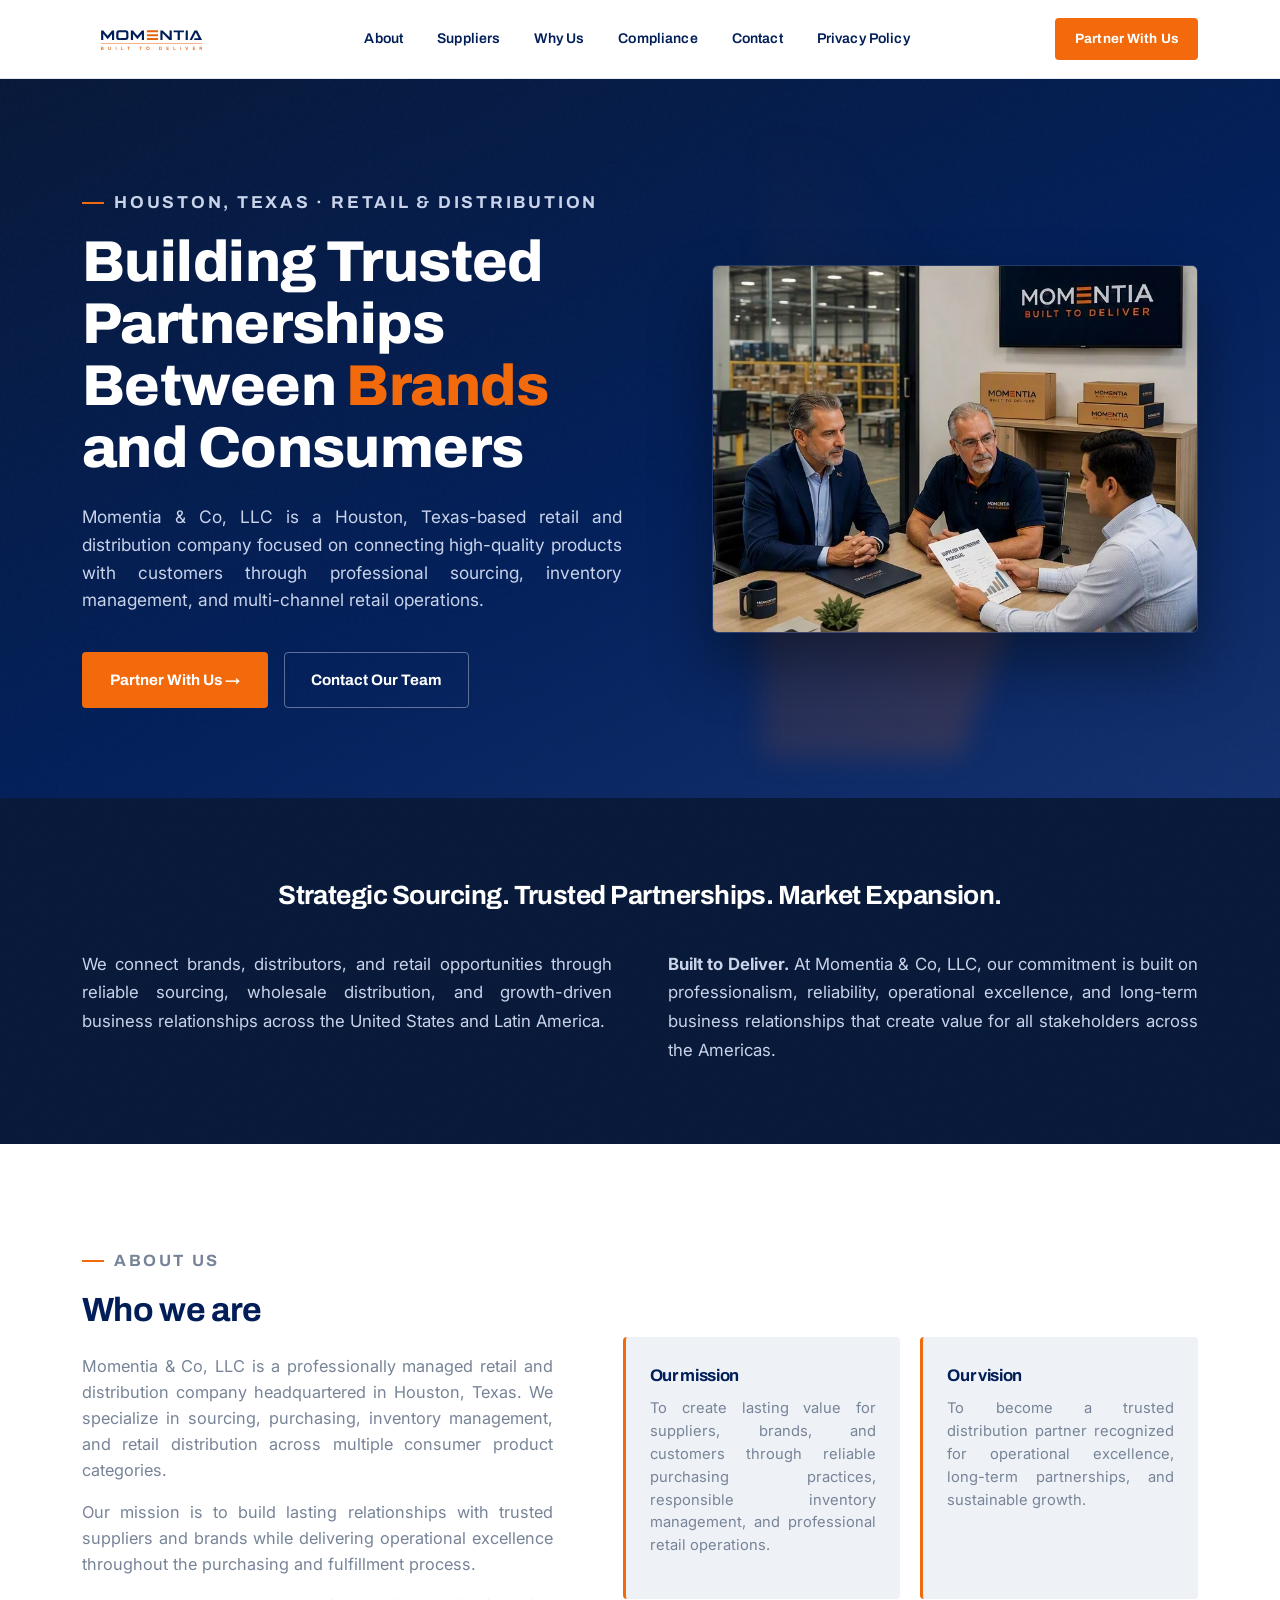
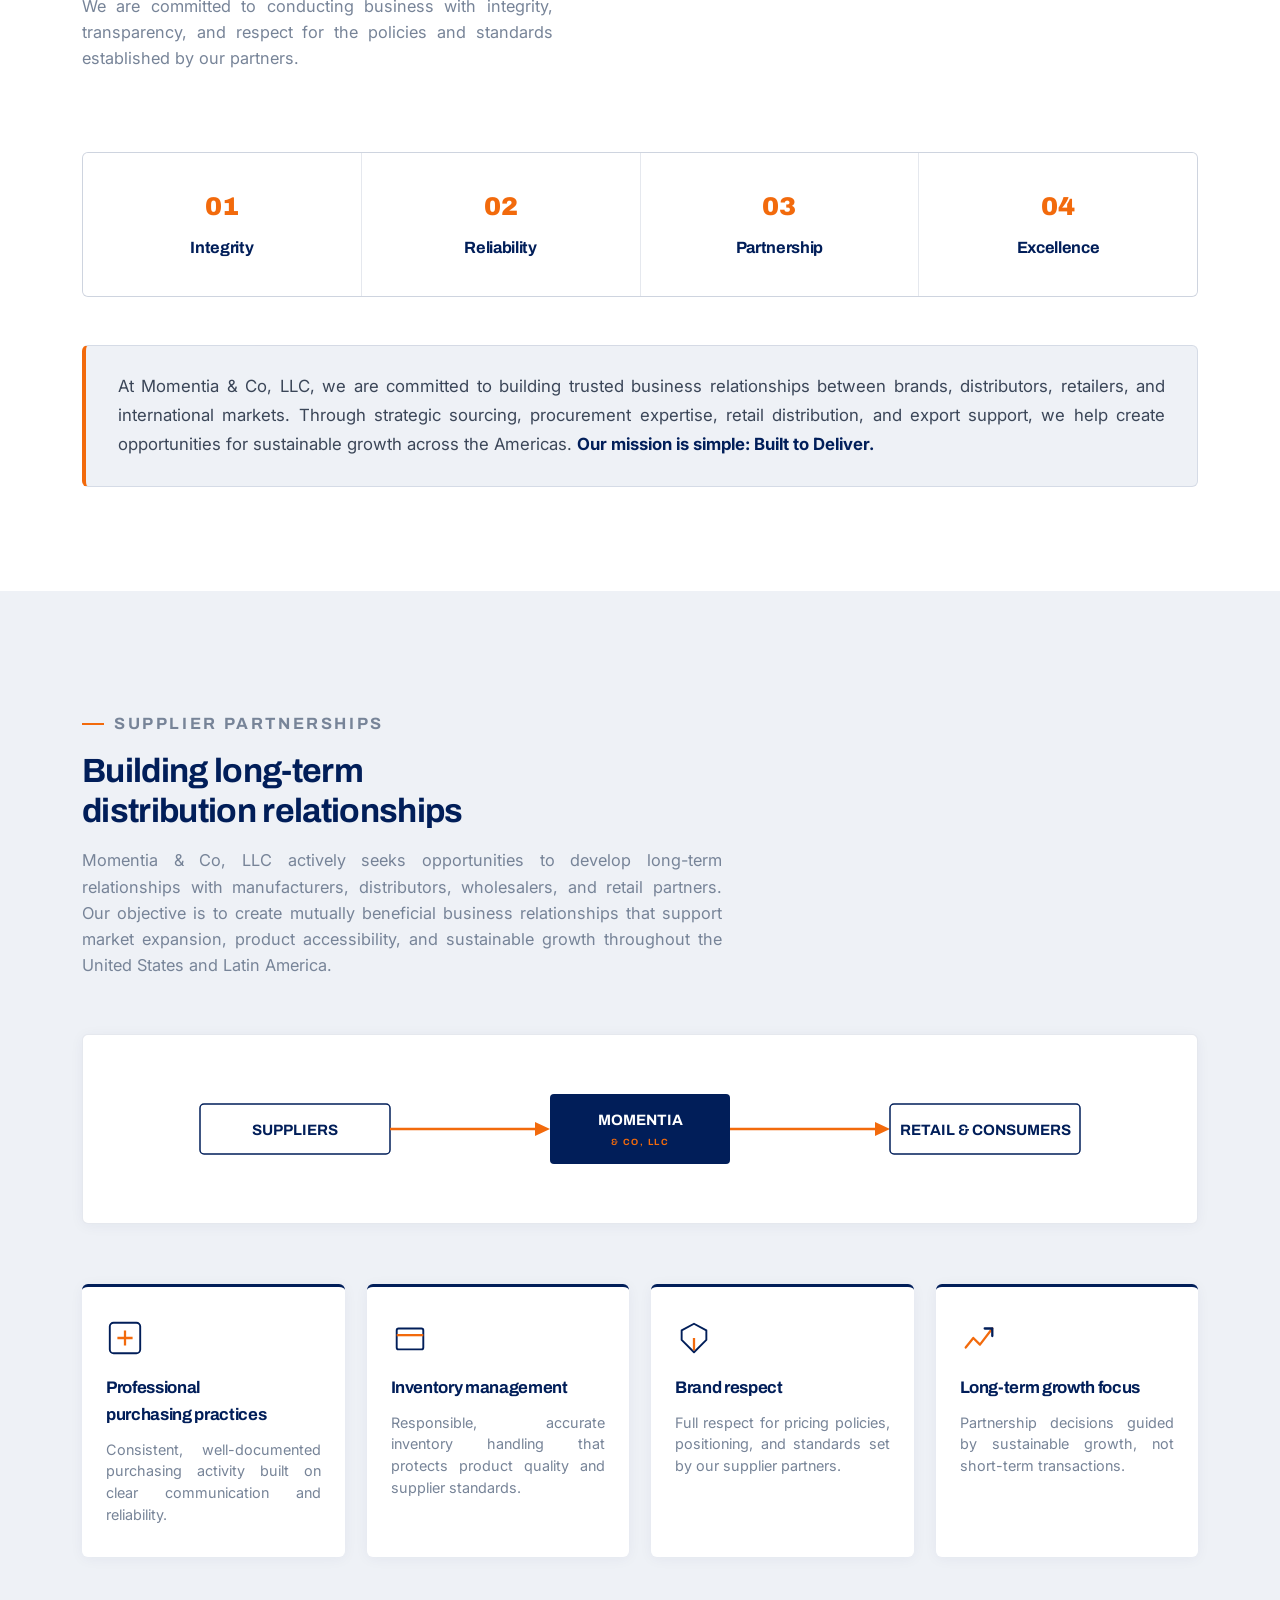
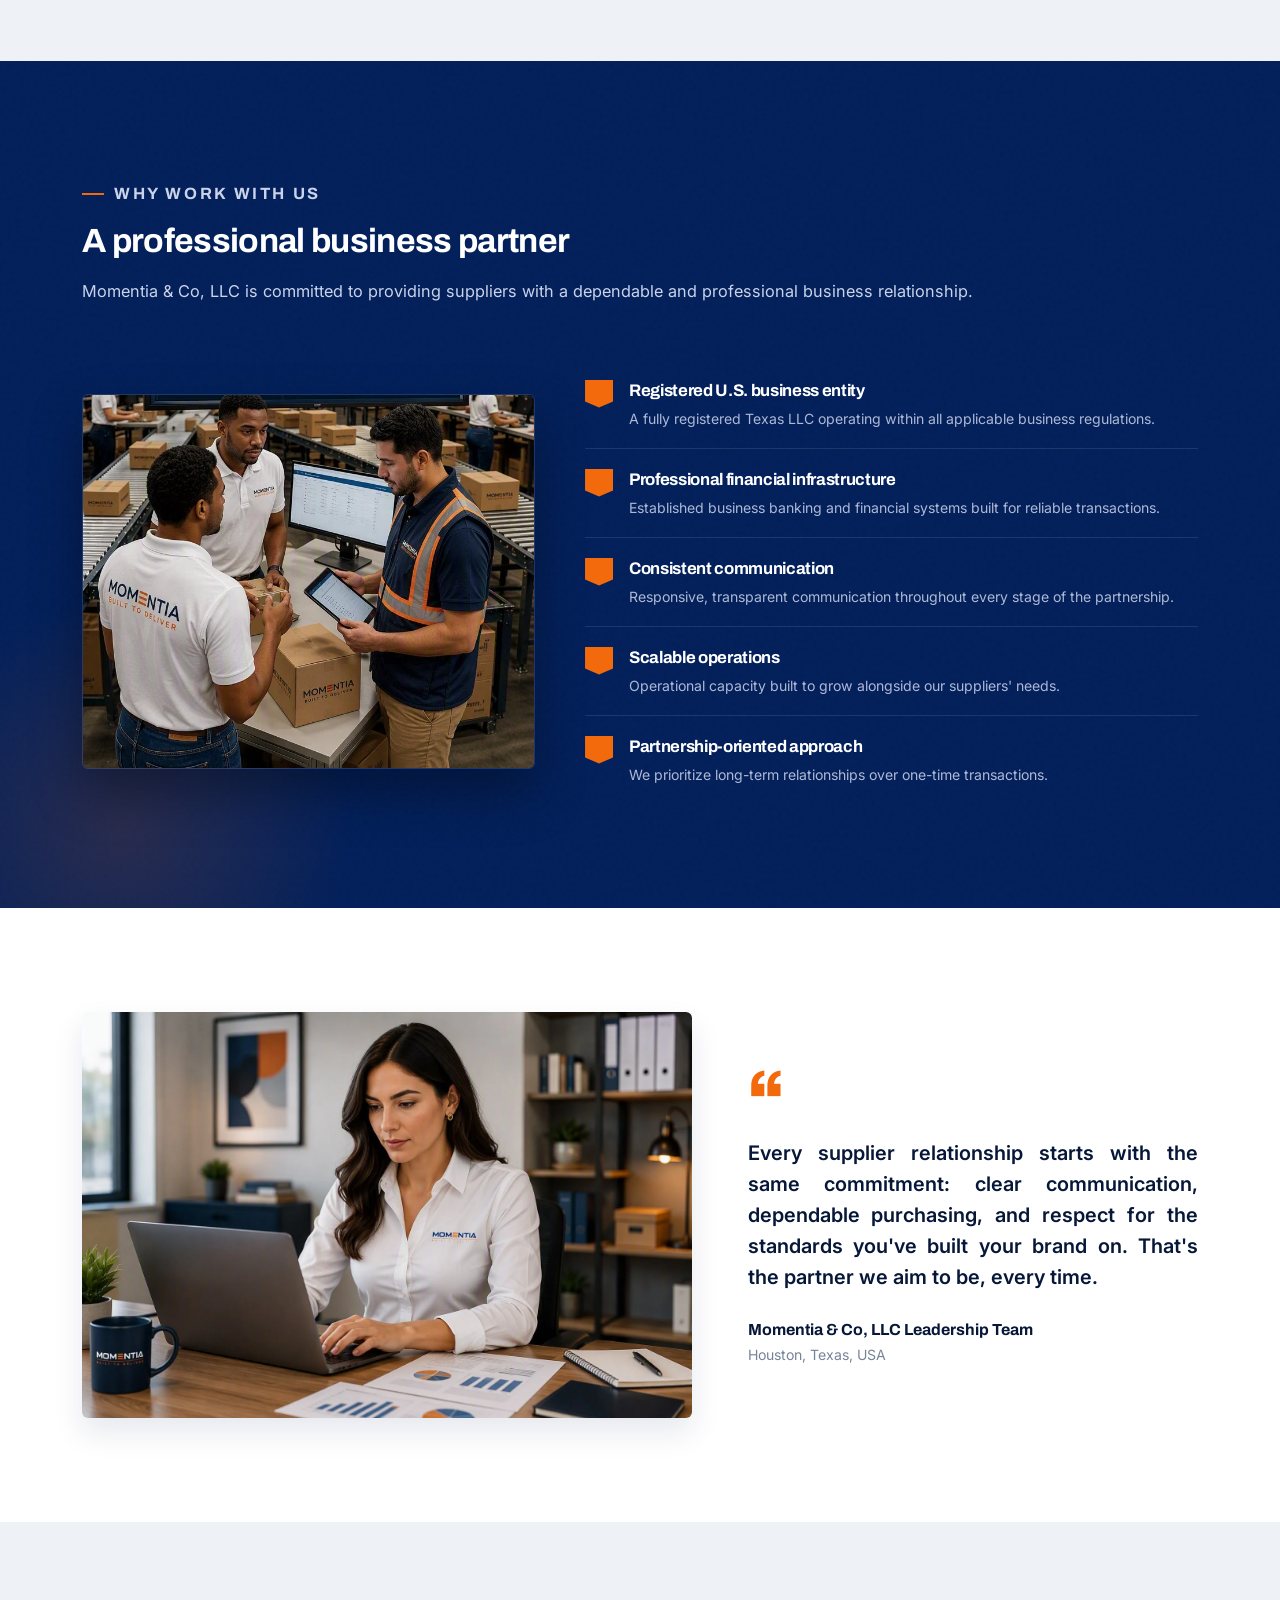
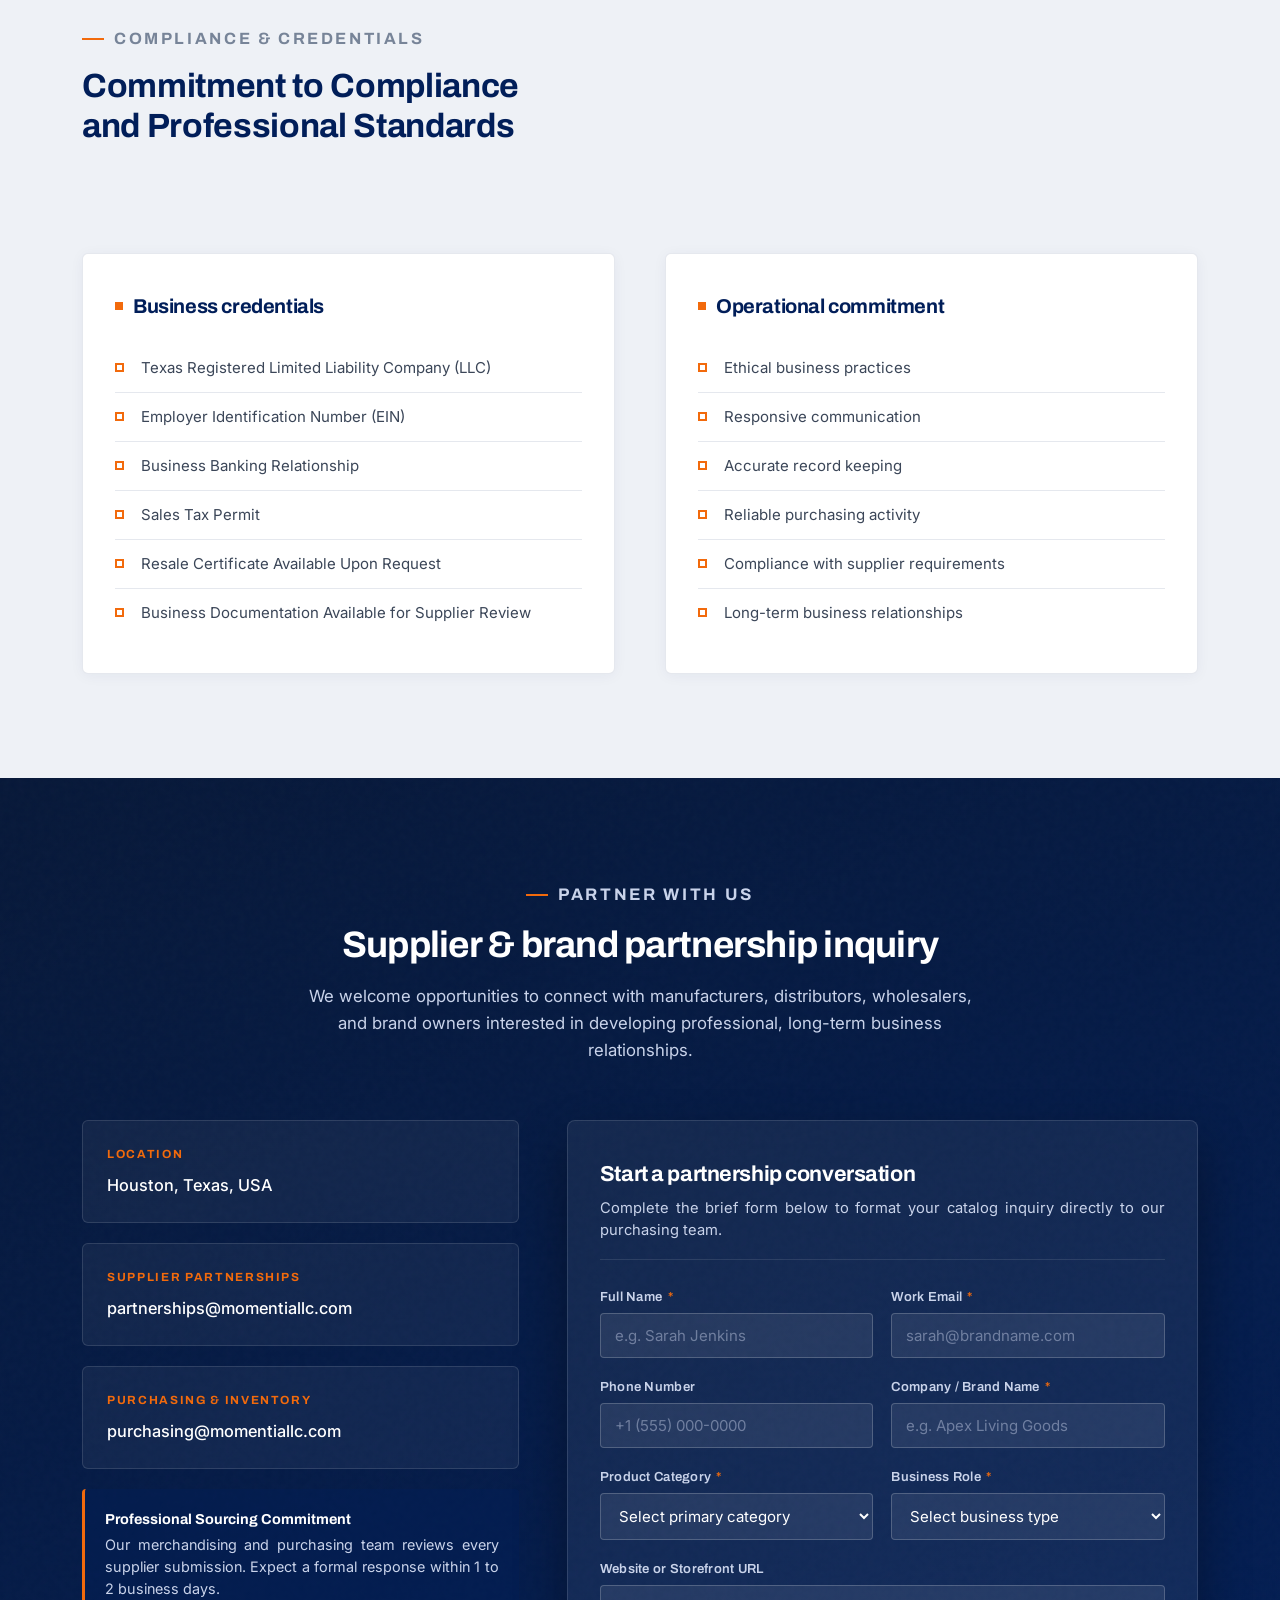
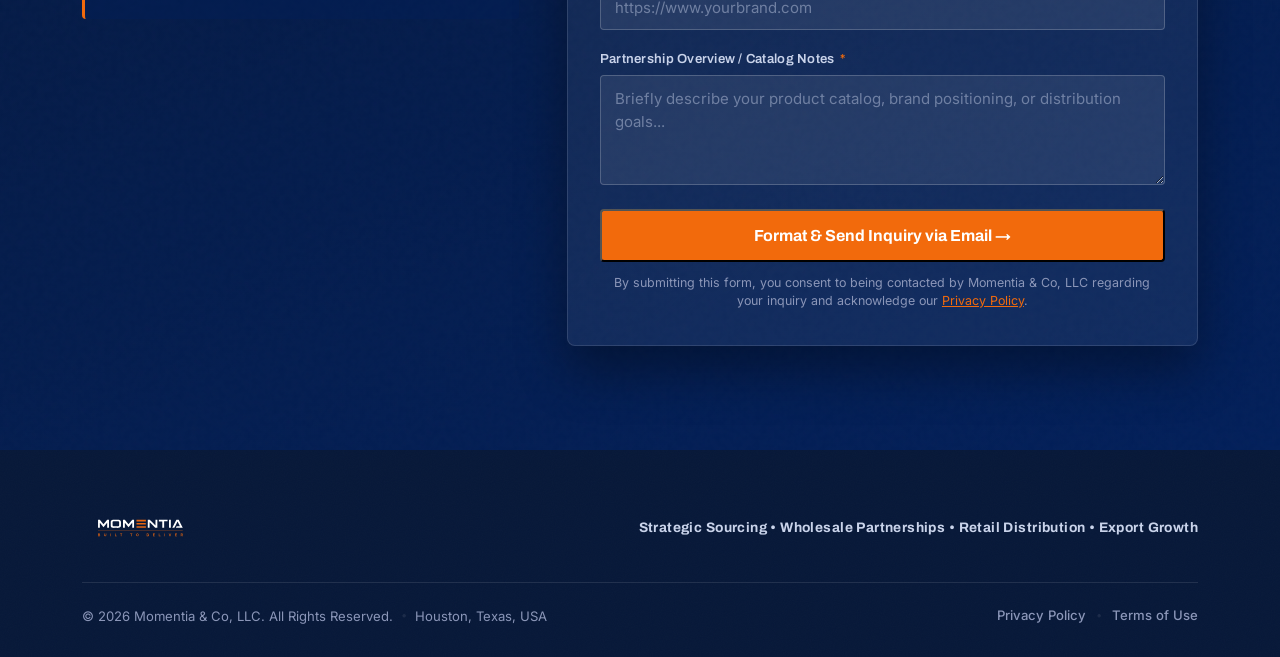
==== commit 7688f3ec: "feat: add Privacy Policy to header navigation, open legal portal from top, and stack mobile pills ve" ====
--- a/index.html
+++ b/index.html
@@ -82,6 +82,7 @@
         <a href="#why">Why Us</a>
         <a href="#compliance">Compliance</a>
         <a href="#contact">Contact</a>
+        <a href="legal.html" target="_blank" rel="noopener noreferrer">Privacy Policy</a>
       </nav>
 
       <a href="#contact" class="nav-cta">Partner With Us</a>
@@ -437,7 +438,7 @@
               <div class="form-footer">
                 <button type="submit" class="btn-primary">Format &amp; Send Inquiry via Email &rarr;</button>
                 <p class="form-security-note">
-                  By submitting this form, you consent to being contacted by Momentia &amp; Co, LLC regarding your inquiry and acknowledge our <a href="legal.html#privacy" target="_blank" rel="noopener noreferrer" style="color: var(--orange); text-decoration: underline;">Privacy Policy</a>.
+                  By submitting this form, you consent to being contacted by Momentia &amp; Co, LLC regarding your inquiry and acknowledge our <a href="legal.html" target="_blank" rel="noopener noreferrer" style="color: var(--orange); text-decoration: underline;">Privacy Policy</a>.
                 </p>
               </div>
             </form>
@@ -466,9 +467,9 @@
           <span>Houston, Texas, USA</span>
         </div>
         <div class="footer-links">
-          <a href="legal.html#privacy" target="_blank" rel="noopener noreferrer">Privacy Policy</a>
+          <a href="legal.html" target="_blank" rel="noopener noreferrer">Privacy Policy</a>
           <span class="footer-sep">&bull;</span>
-          <a href="legal.html#terms" target="_blank" rel="noopener noreferrer">Terms of Use</a>
+          <a href="legal.html" target="_blank" rel="noopener noreferrer">Terms of Use</a>
         </div>
       </div>
     </div>
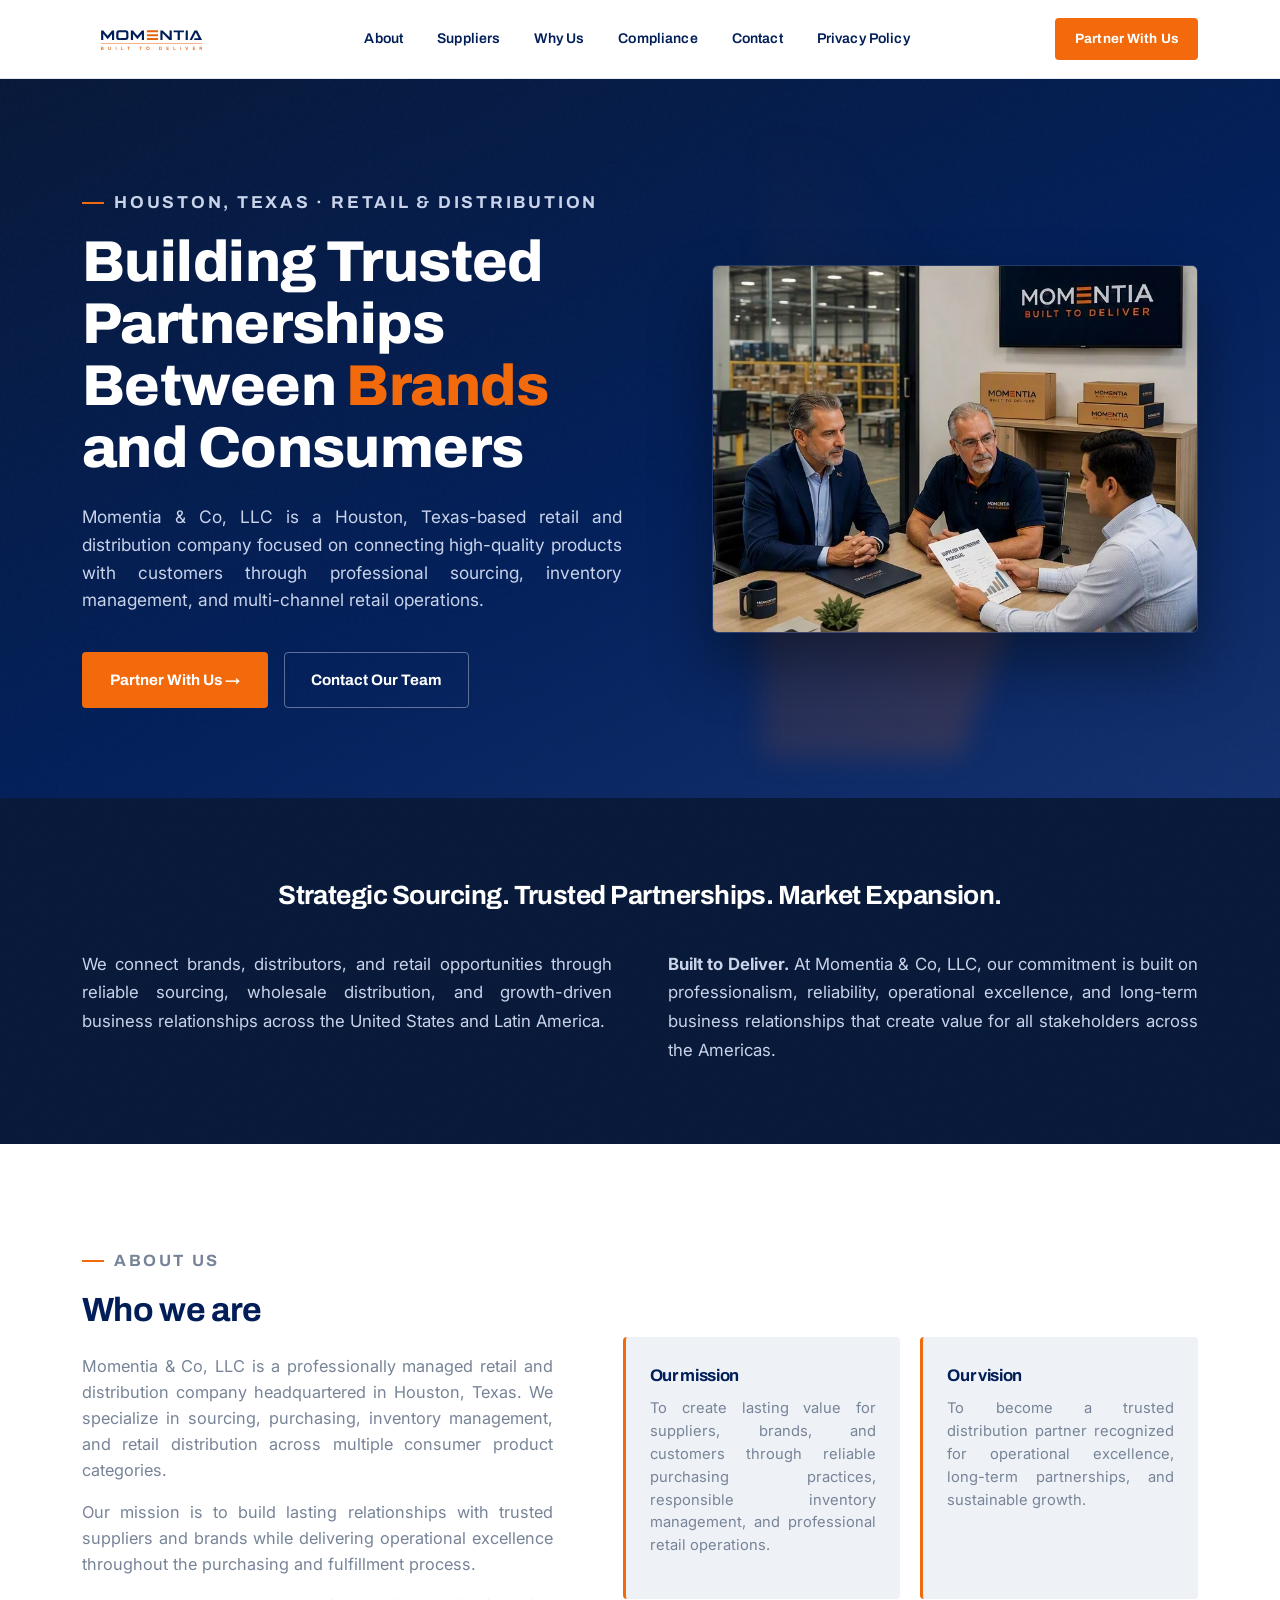
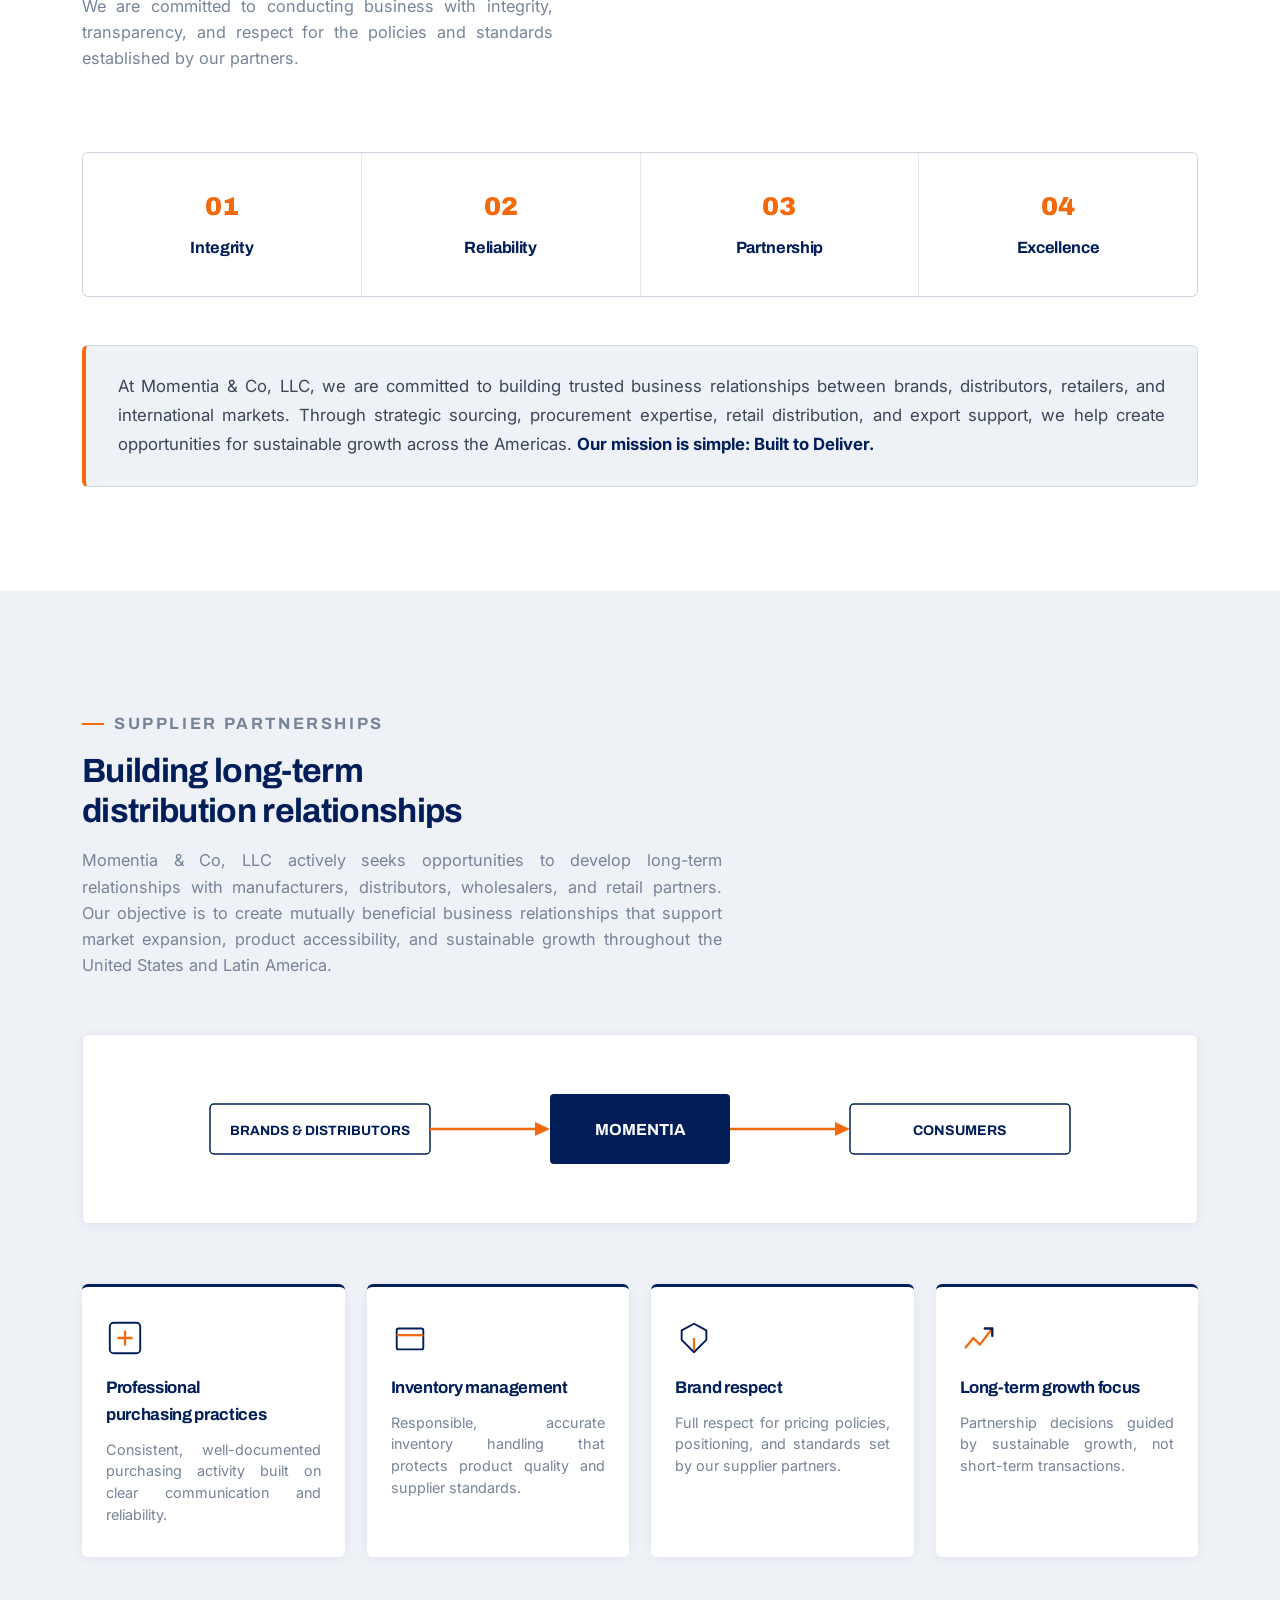
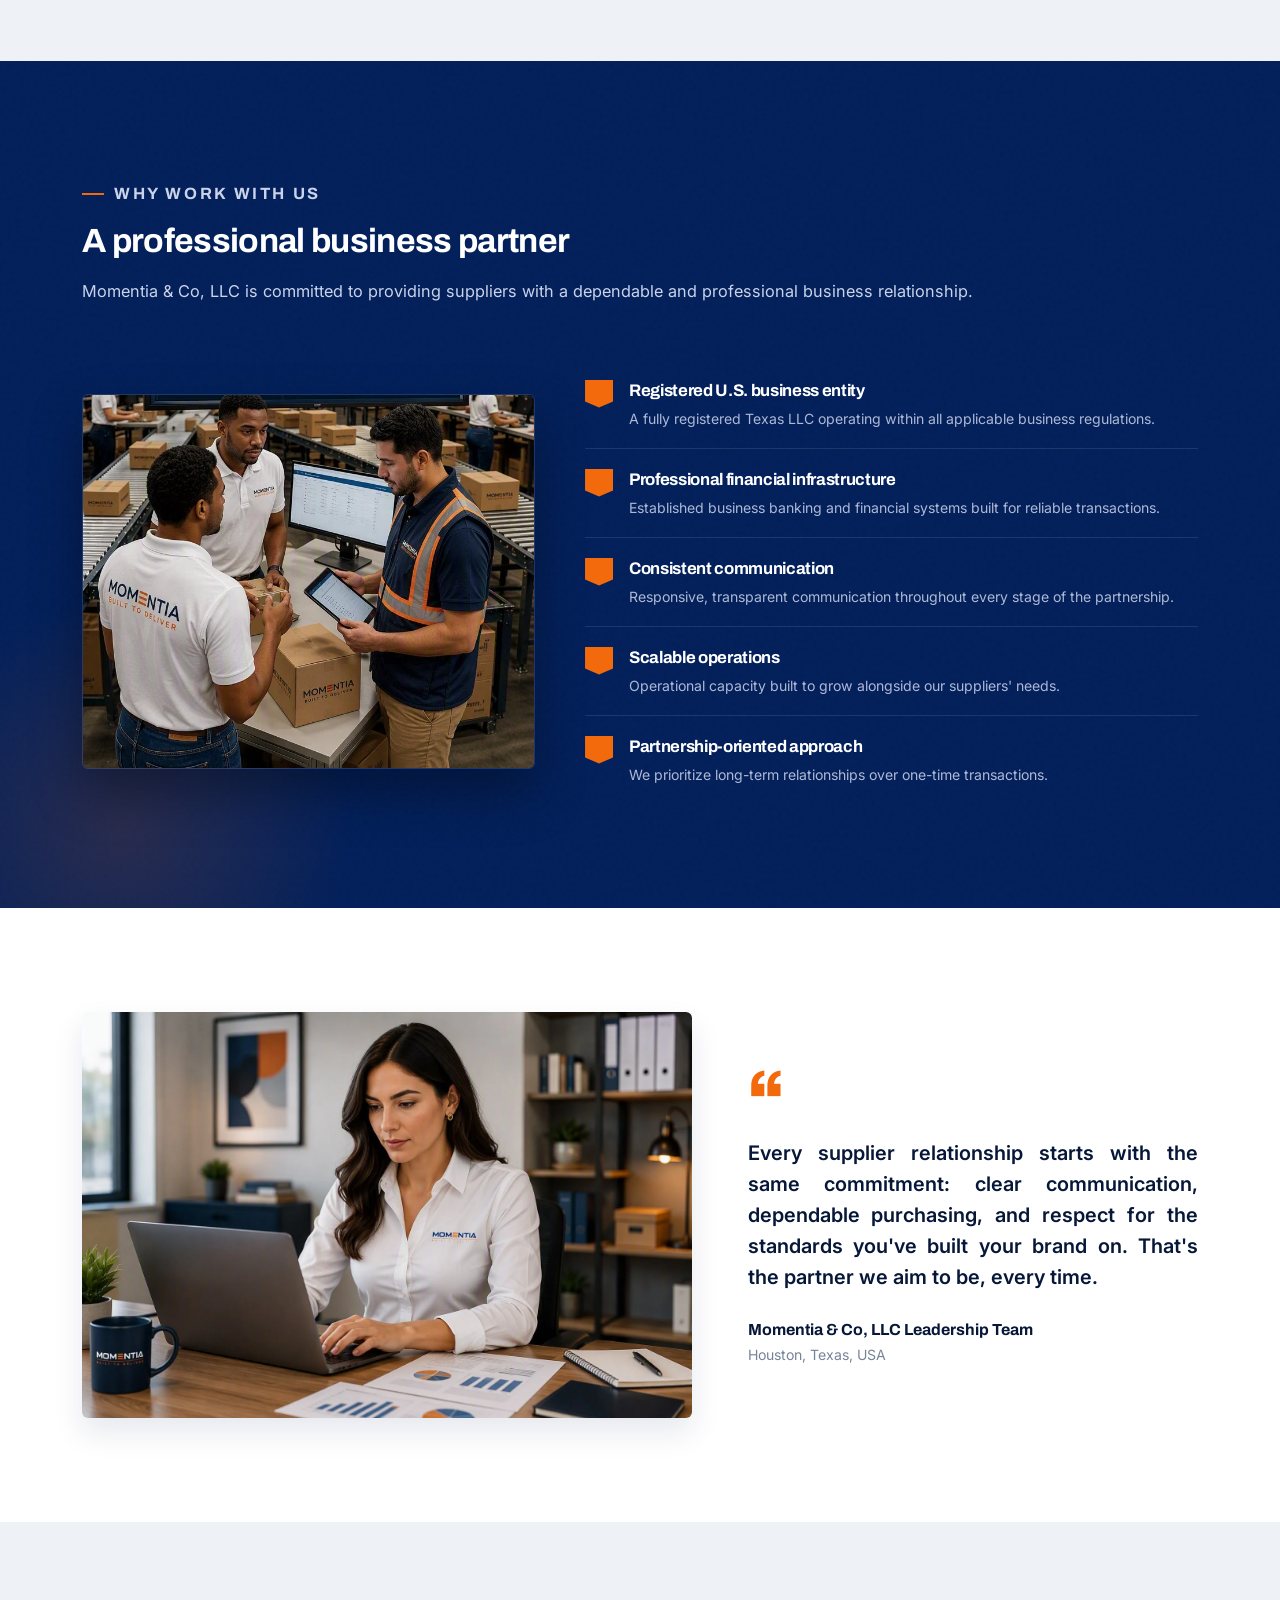
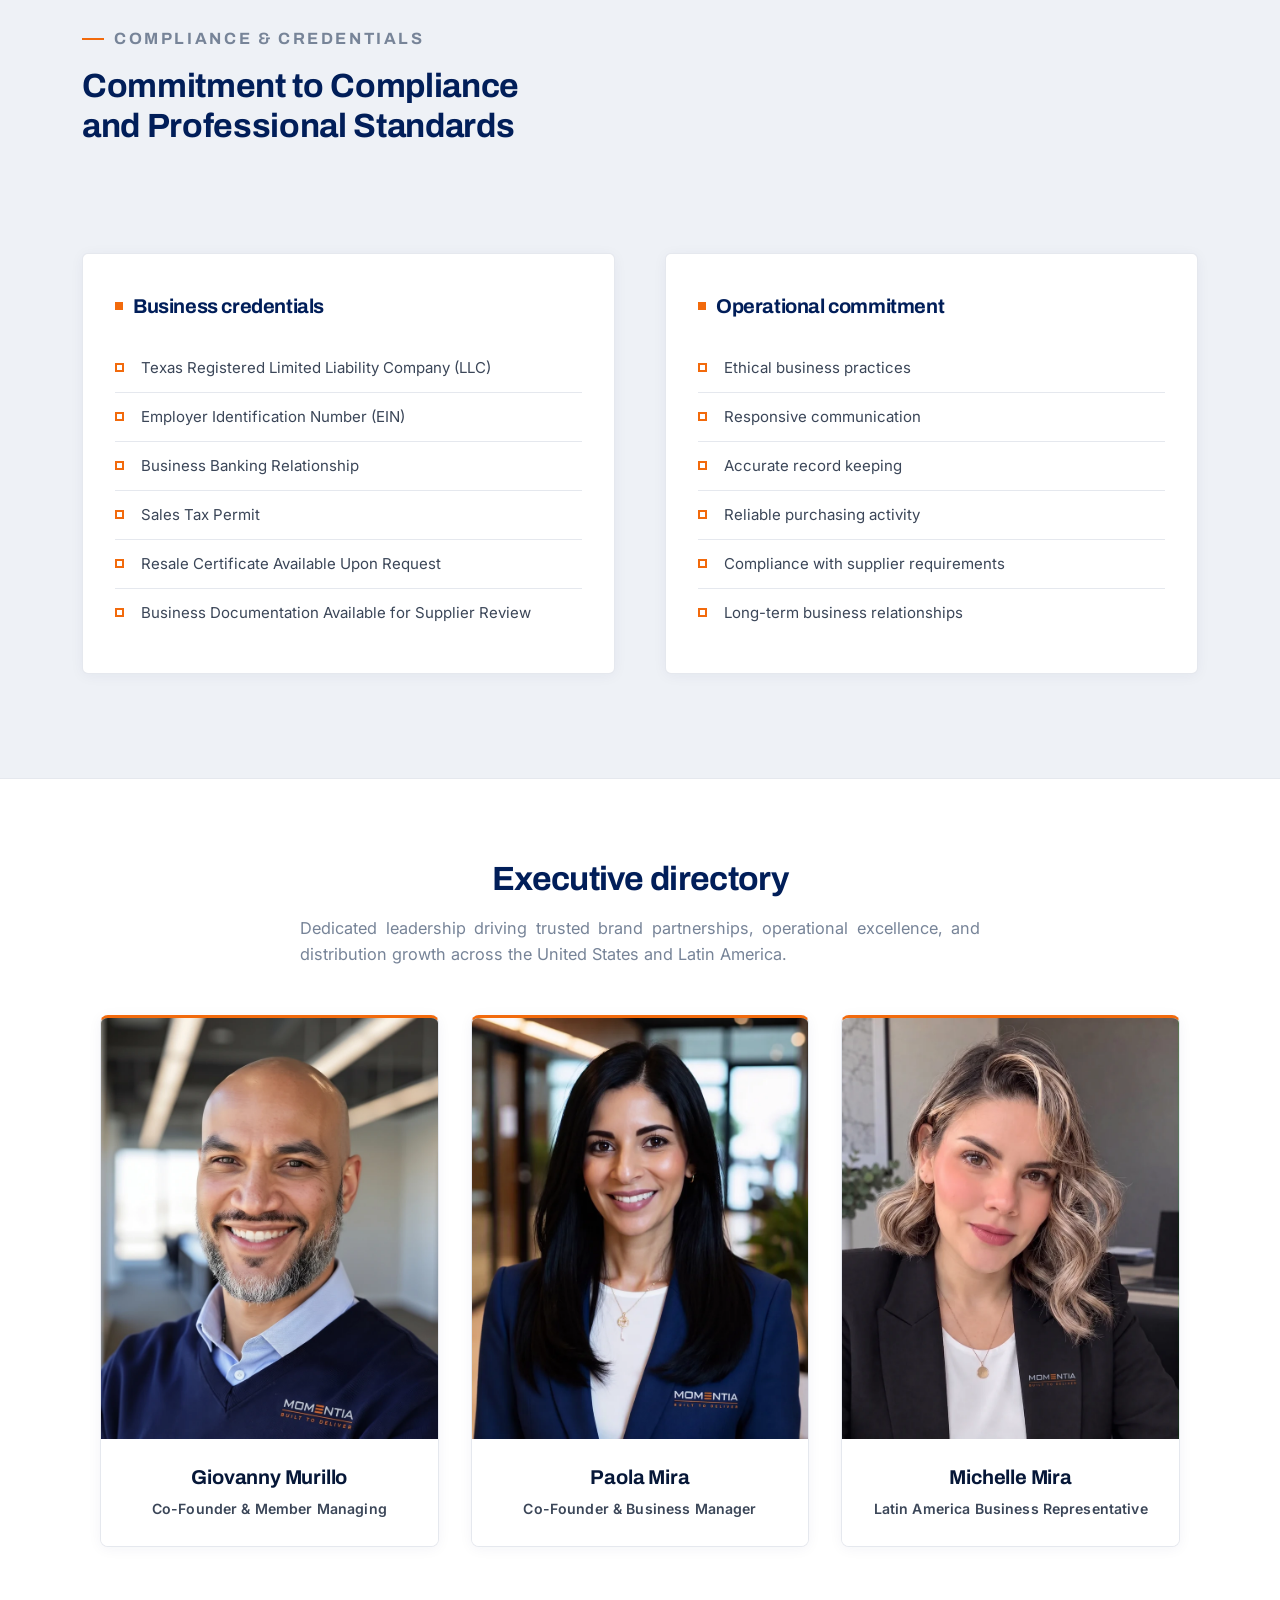
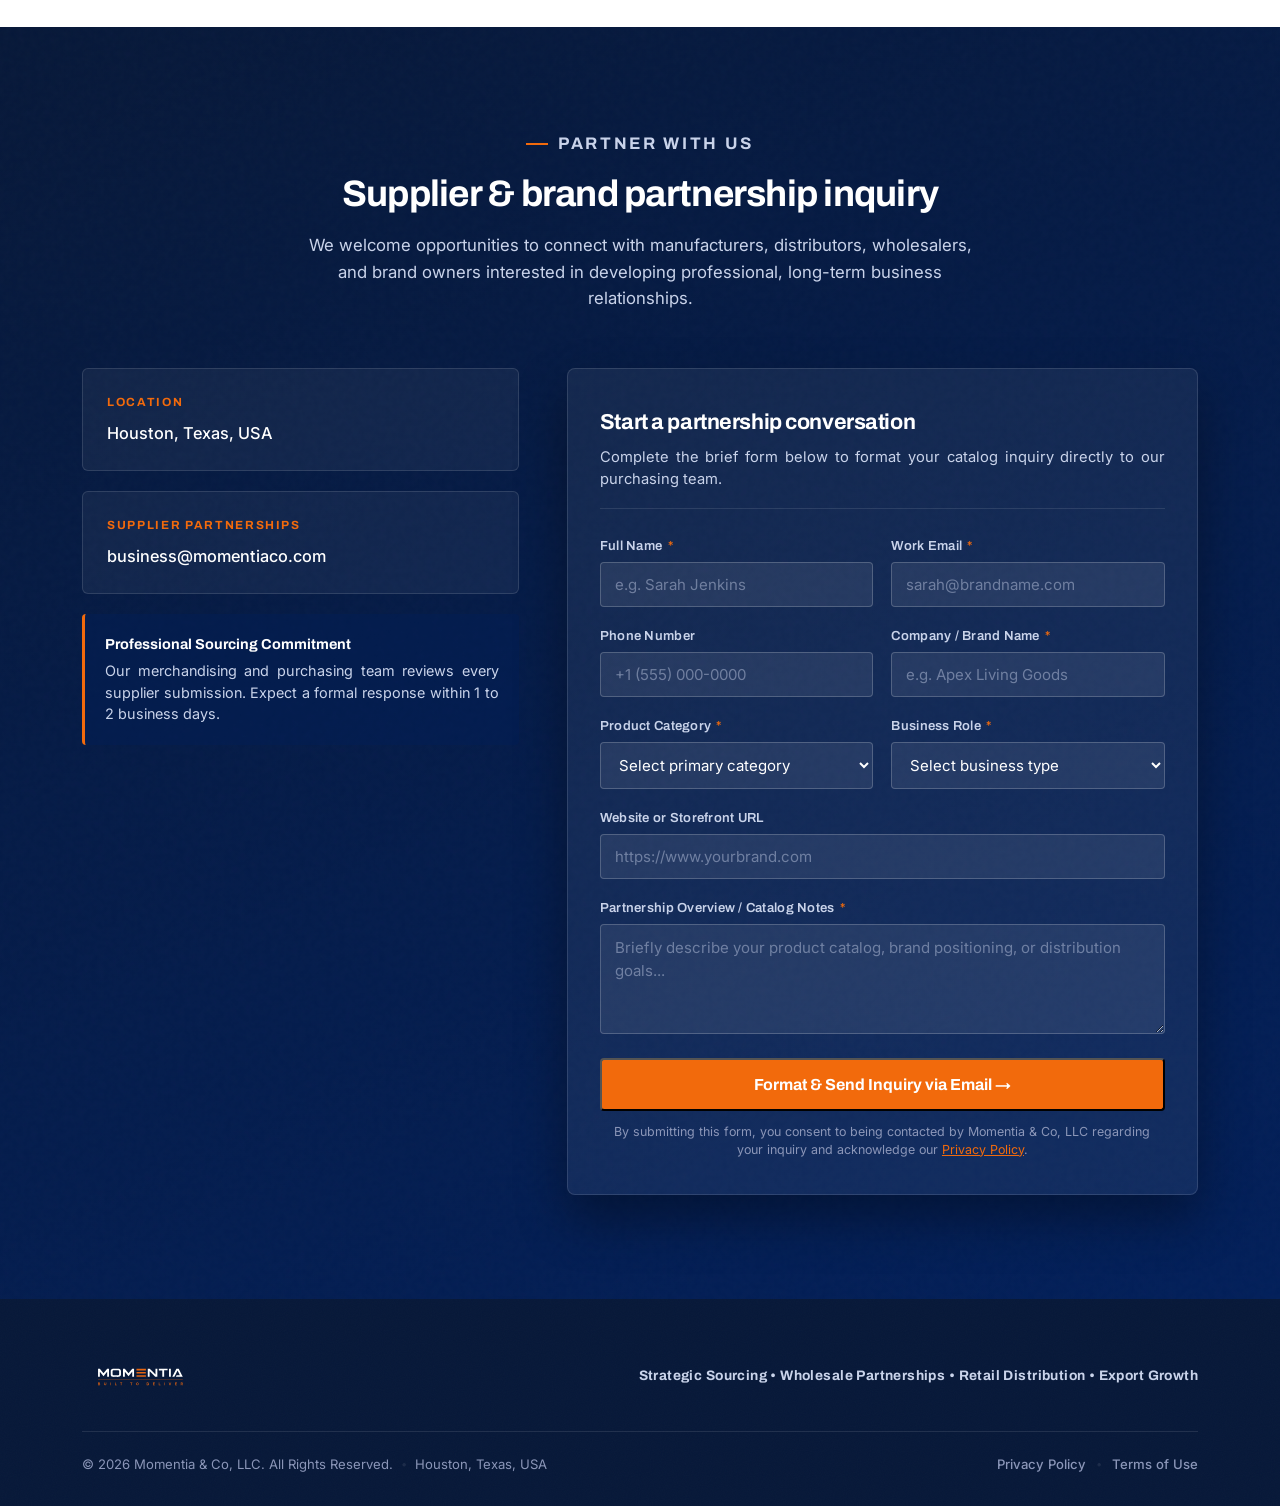
==== commit ffe9c459: "feat: add executive directory, update official contact to business@momentiaco.com, and refine distri" ====
--- a/index.html
+++ b/index.html
@@ -57,7 +57,7 @@
       "addressRegion": "Texas",
       "addressCountry": "US"
     },
-    "email": "partnerships@momentiallc.com"
+    "email": "business@momentiaco.com"
   }
   </script>
 </head>
@@ -168,45 +168,43 @@
         <!-- Diagrama de Flujo de Distribución Responsivo (Desktop y Móvil) -->
         <div class="flow-diagram">
           <!-- Versión Desktop: Diagrama Horizontal -->
-          <svg class="flow-desktop" viewBox="0 0 900 140" xmlns="http://www.w3.org/2000/svg" role="img" aria-label="Distribution flow diagram: Suppliers to Momentia to Retail and Consumers">
-            <g font-family="Archivo, sans-serif" font-weight="700" font-size="15" fill="#011E59">
-              <!-- Suppliers node -->
-              <rect x="10" y="45" width="190" height="50" rx="4" fill="#ffffff" stroke="#011E59" stroke-width="1.5"/>
-              <text x="105" y="76" text-anchor="middle">SUPPLIERS</text>
+          <svg class="flow-desktop" viewBox="0 0 900 140" xmlns="http://www.w3.org/2000/svg" role="img" aria-label="Distribution flow diagram: Brands &amp; Distributors to Momentia to Consumers">
+            <g font-family="Archivo, sans-serif" font-weight="700" fill="#011E59">
+              <!-- Brands & Distributors node -->
+              <rect x="20" y="45" width="220" height="50" rx="4" fill="#ffffff" stroke="#011E59" stroke-width="1.5"/>
+              <text x="130" y="76" text-anchor="middle" font-size="13.5">BRANDS &amp; DISTRIBUTORS</text>
 
               <!-- arrow 1 -->
-              <line x1="200" y1="70" x2="345" y2="70" stroke="#F26A0C" stroke-width="2.5"/>
+              <line x1="240" y1="70" x2="345" y2="70" stroke="#F26A0C" stroke-width="2.5"/>
               <polygon points="345,63 360,70 345,77" fill="#F26A0C"/>
 
               <!-- Momentia node -->
               <rect x="360" y="35" width="180" height="70" rx="4" fill="#011E59"/>
-              <text x="450" y="66" text-anchor="middle" fill="#ffffff">MOMENTIA</text>
-              <text x="450" y="86" text-anchor="middle" fill="#F26A0C" font-size="9" letter-spacing="1.5">&amp; CO, LLC</text>
+              <text x="450" y="76" text-anchor="middle" fill="#ffffff" font-size="16">MOMENTIA</text>
 
               <!-- arrow 2 -->
-              <line x1="540" y1="70" x2="685" y2="70" stroke="#F26A0C" stroke-width="2.5"/>
-              <polygon points="685,63 700,70 685,77" fill="#F26A0C"/>
-
-              <!-- Retail/Consumers node -->
-              <rect x="700" y="45" width="190" height="50" rx="4" fill="#ffffff" stroke="#011E59" stroke-width="1.5"/>
-              <text x="795" y="76" text-anchor="middle">RETAIL &amp; CONSUMERS</text>
+              <line x1="540" y1="70" x2="645" y2="70" stroke="#F26A0C" stroke-width="2.5"/>
+              <polygon points="645,63 660,70 645,77" fill="#F26A0C"/>
+
+              <!-- Consumers node -->
+              <rect x="660" y="45" width="220" height="50" rx="4" fill="#ffffff" stroke="#011E59" stroke-width="1.5"/>
+              <text x="770" y="76" text-anchor="middle" font-size="14">CONSUMERS</text>
             </g>
           </svg>
 
           <!-- Versión Móvil: Flujo Vertical Apilado (Cero Barras de Desplazamiento) -->
-          <div class="flow-mobile" aria-label="Distribution flow diagram: Suppliers to Momentia &amp; Co, LLC to Retail and Consumers">
-            <div class="flow-step-card step-supplier">SUPPLIERS</div>
+          <div class="flow-mobile" aria-label="Distribution flow diagram: Brands &amp; Distributors to Momentia to Consumers">
+            <div class="flow-step-card step-supplier">BRANDS &amp; DISTRIBUTORS</div>
             <div class="flow-arrow-down" aria-hidden="true">
               <svg viewBox="0 0 24 24" fill="none" stroke="#F26A0C" stroke-width="3" stroke-linecap="round" stroke-linejoin="round"><line x1="12" y1="5" x2="12" y2="19"></line><polyline points="19 12 12 19 5 12"></polyline></svg>
             </div>
             <div class="flow-step-card step-momentia">
               MOMENTIA
-              <span class="step-sub">&amp; CO, LLC</span>
             </div>
             <div class="flow-arrow-down" aria-hidden="true">
               <svg viewBox="0 0 24 24" fill="none" stroke="#F26A0C" stroke-width="3" stroke-linecap="round" stroke-linejoin="round"><line x1="12" y1="5" x2="12" y2="19"></line><polyline points="19 12 12 19 5 12"></polyline></svg>
             </div>
-            <div class="flow-step-card step-retail">RETAIL &amp; CONSUMERS</div>
+            <div class="flow-step-card step-retail">CONSUMERS</div>
           </div>
         </div>
 
@@ -339,6 +337,51 @@
       </div>
     </section>
 
+    <!-- ==================== EXECUTIVE DIRECTORY ==================== -->
+    <section class="directory" id="directory">
+      <div class="wrap">
+        <div class="section-head">
+          <h2>Executive directory</h2>
+          <p>Dedicated leadership driving trusted brand partnerships, operational excellence, and distribution growth across the United States and Latin America.</p>
+        </div>
+
+        <div class="directory-grid">
+          <!-- Directivo 1: Giovanny Murillo -->
+          <div class="directory-card">
+            <div class="directory-image-wrap">
+              <img src="assets/images/giovanny-murillo.webp" alt="Giovanny Murillo — Co-Founder &amp; Member Managing" width="800" height="1000" loading="lazy">
+            </div>
+            <div class="directory-info">
+              <h3 class="directory-name">Giovanny Murillo</h3>
+              <p class="directory-role">Co-Founder &amp; Member Managing</p>
+            </div>
+          </div>
+
+          <!-- Directivo 2: Paola Mira -->
+          <div class="directory-card">
+            <div class="directory-image-wrap">
+              <img src="assets/images/paola-mira.webp" alt="Paola Mira — Co-Founder &amp; Business Manager" width="800" height="1000" loading="lazy">
+            </div>
+            <div class="directory-info">
+              <h3 class="directory-name">Paola Mira</h3>
+              <p class="directory-role">Co-Founder &amp; Business Manager</p>
+            </div>
+          </div>
+
+          <!-- Directivo 3: Michelle Mira -->
+          <div class="directory-card">
+            <div class="directory-image-wrap">
+              <img src="assets/images/michelle-mira.webp" alt="Michelle Mira — Latin America Business Representative" width="800" height="1000" loading="lazy">
+            </div>
+            <div class="directory-info">
+              <h3 class="directory-name">Michelle Mira</h3>
+              <p class="directory-role">Latin America Business Representative</p>
+            </div>
+          </div>
+        </div>
+      </div>
+    </section>
+
     <!-- ==================== CONTACT ==================== -->
     <section class="contact" id="contact">
       <div class="wrap">
@@ -357,11 +400,7 @@
             </div>
             <div class="contact-card">
               <div class="label">Supplier Partnerships</div>
-              <a class="val" href="mailto:partnerships@momentiallc.com">partnerships@momentiallc.com</a>
-            </div>
-            <div class="contact-card">
-              <div class="label">Purchasing &amp; Inventory</div>
-              <a class="val" href="mailto:purchasing@momentiallc.com">purchasing@momentiallc.com</a>
+              <a class="val" href="mailto:business@momentiaco.com">business@momentiaco.com</a>
             </div>
 
             <div class="response-notice">
--- a/css/main.css
+++ b/css/main.css
@@ -25,5 +25,6 @@
 @import url('components/why.css');
 @import url('components/leadership.css');
 @import url('components/compliance.css');
+@import url('components/directory.css');
 @import url('components/contact.css');
 @import url('components/legal.css');
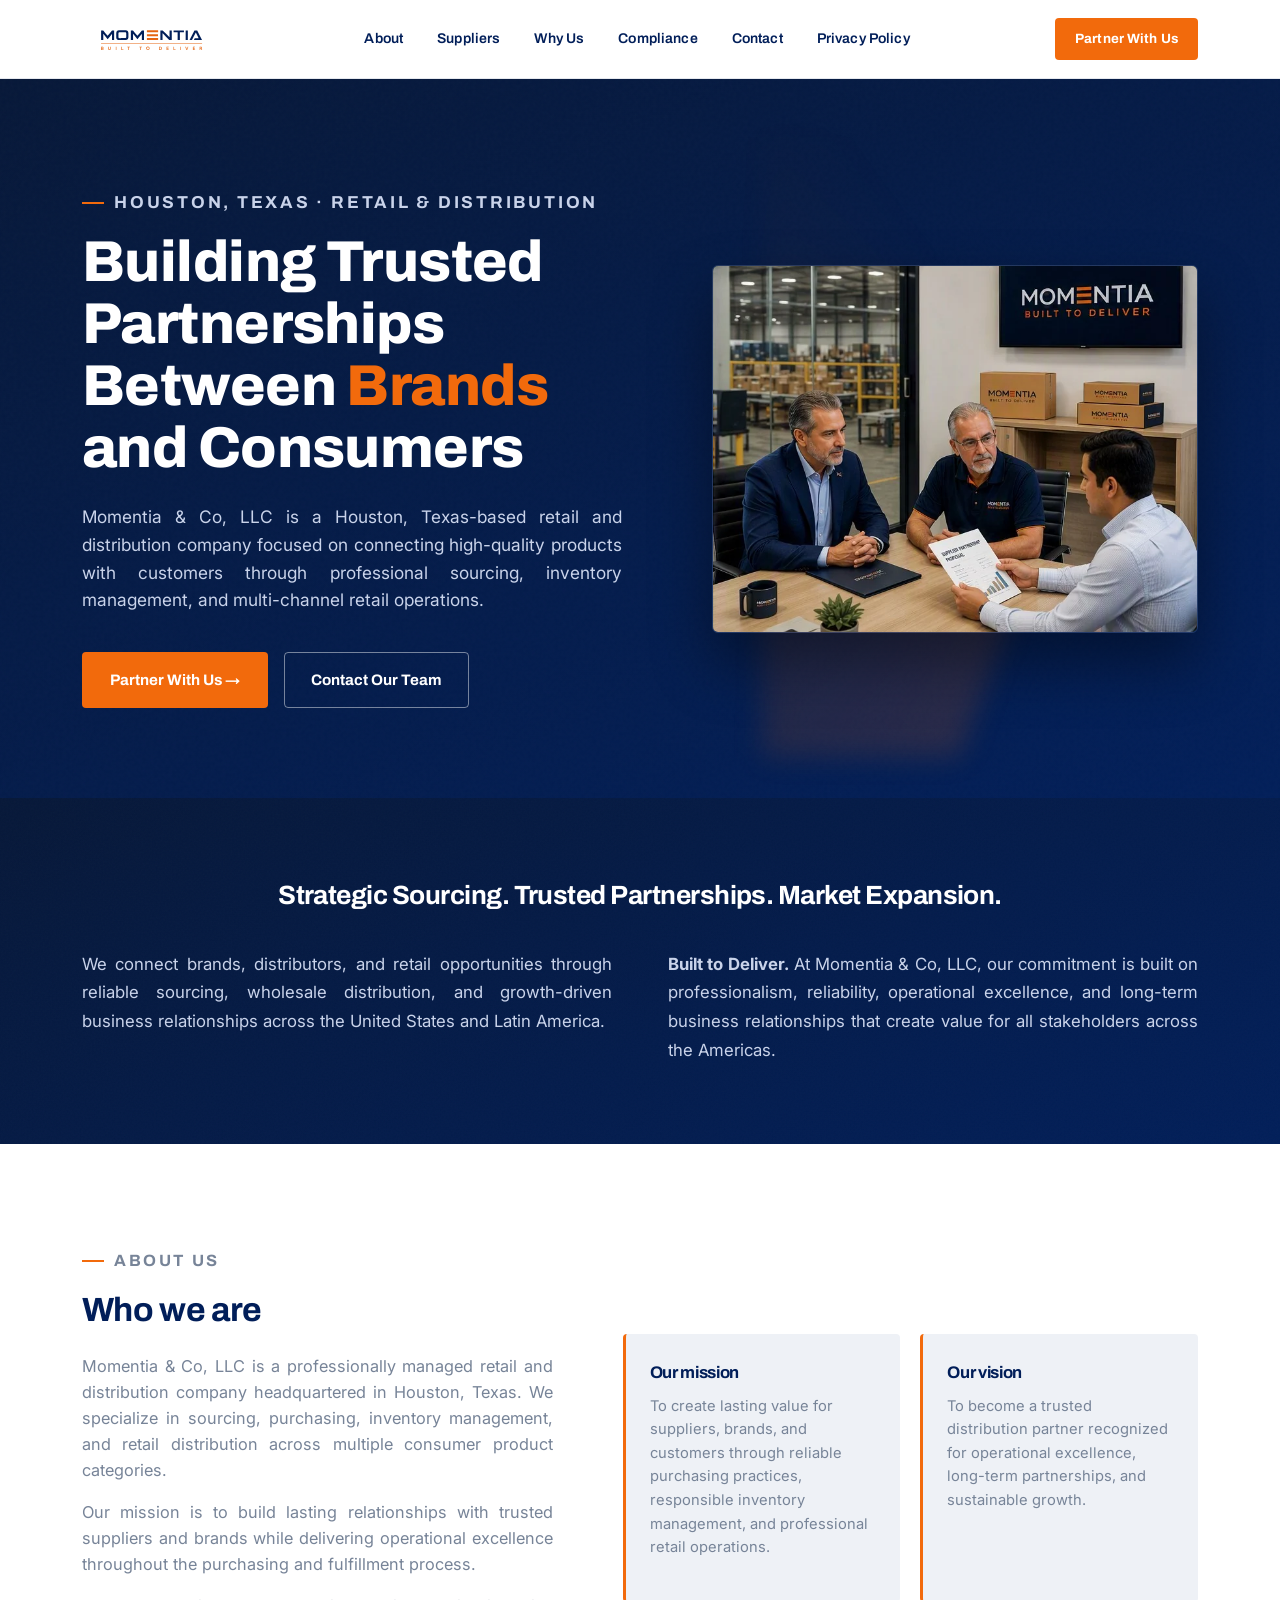
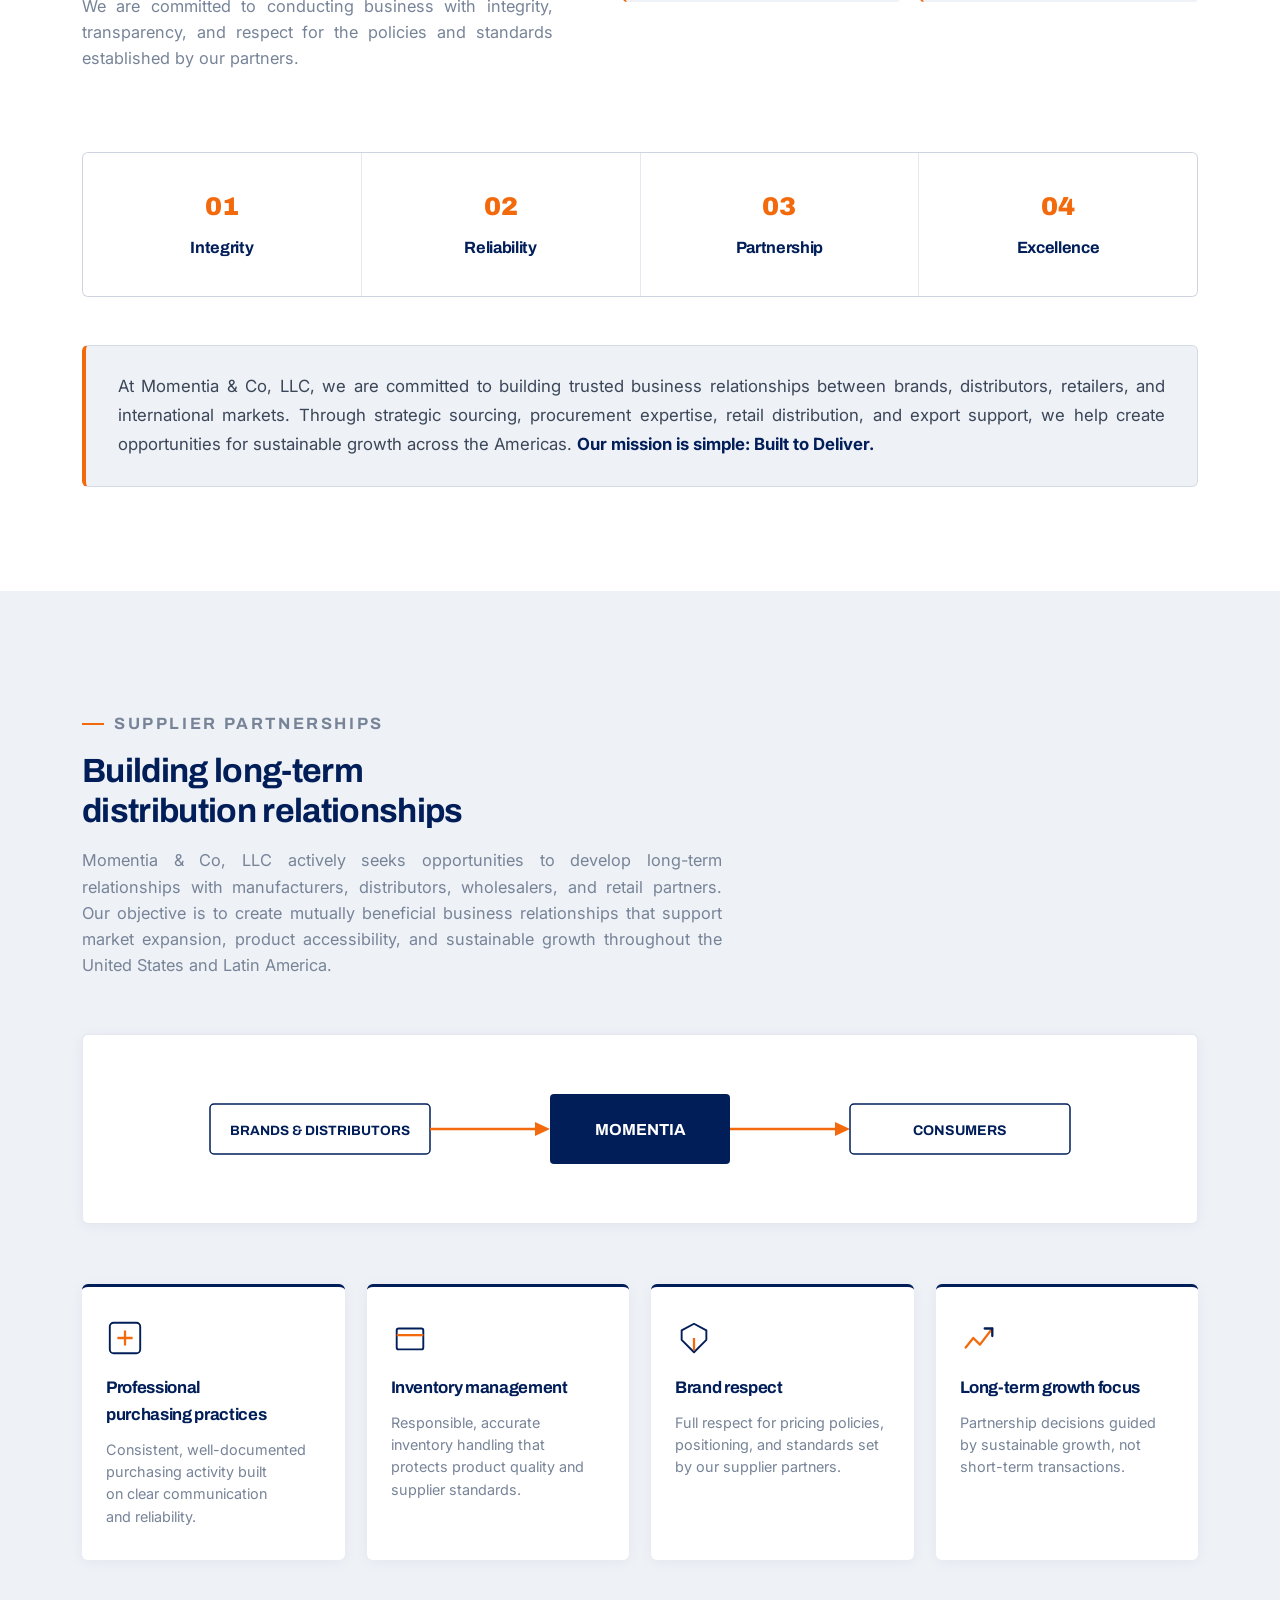
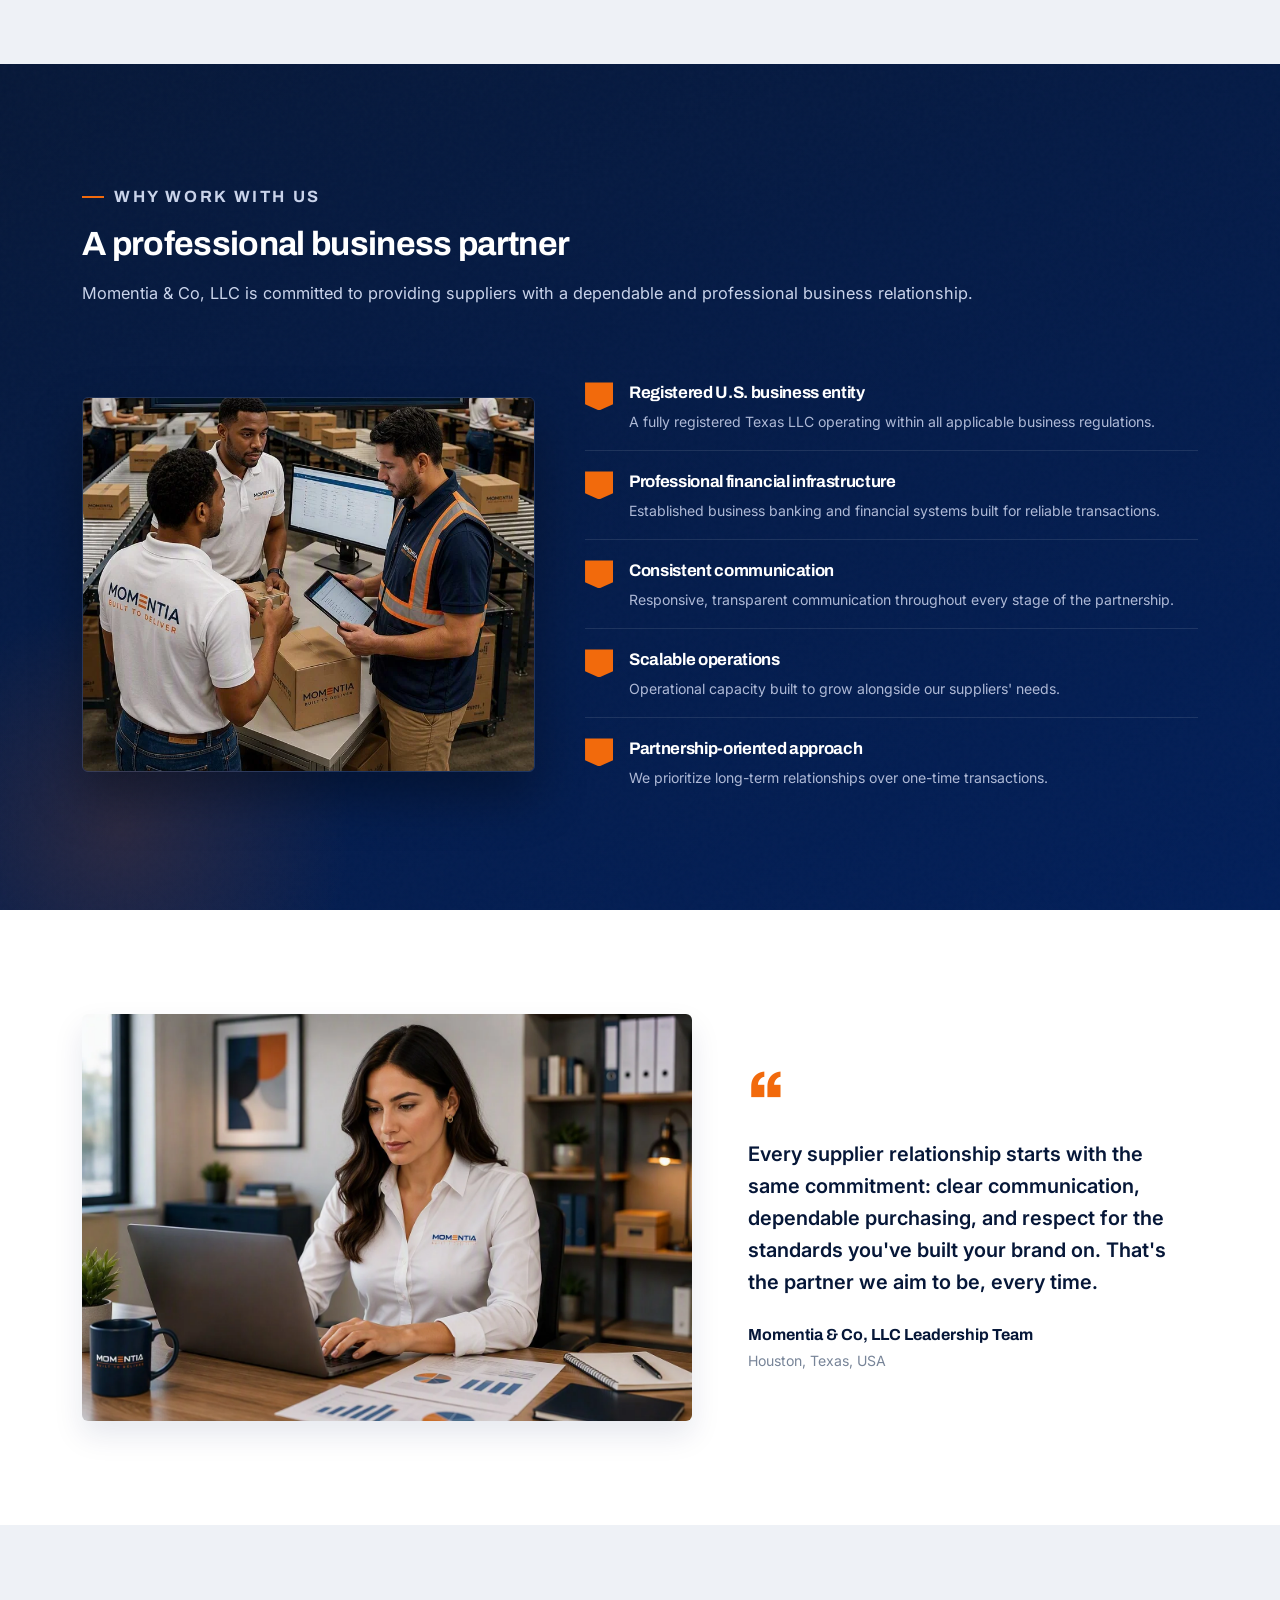
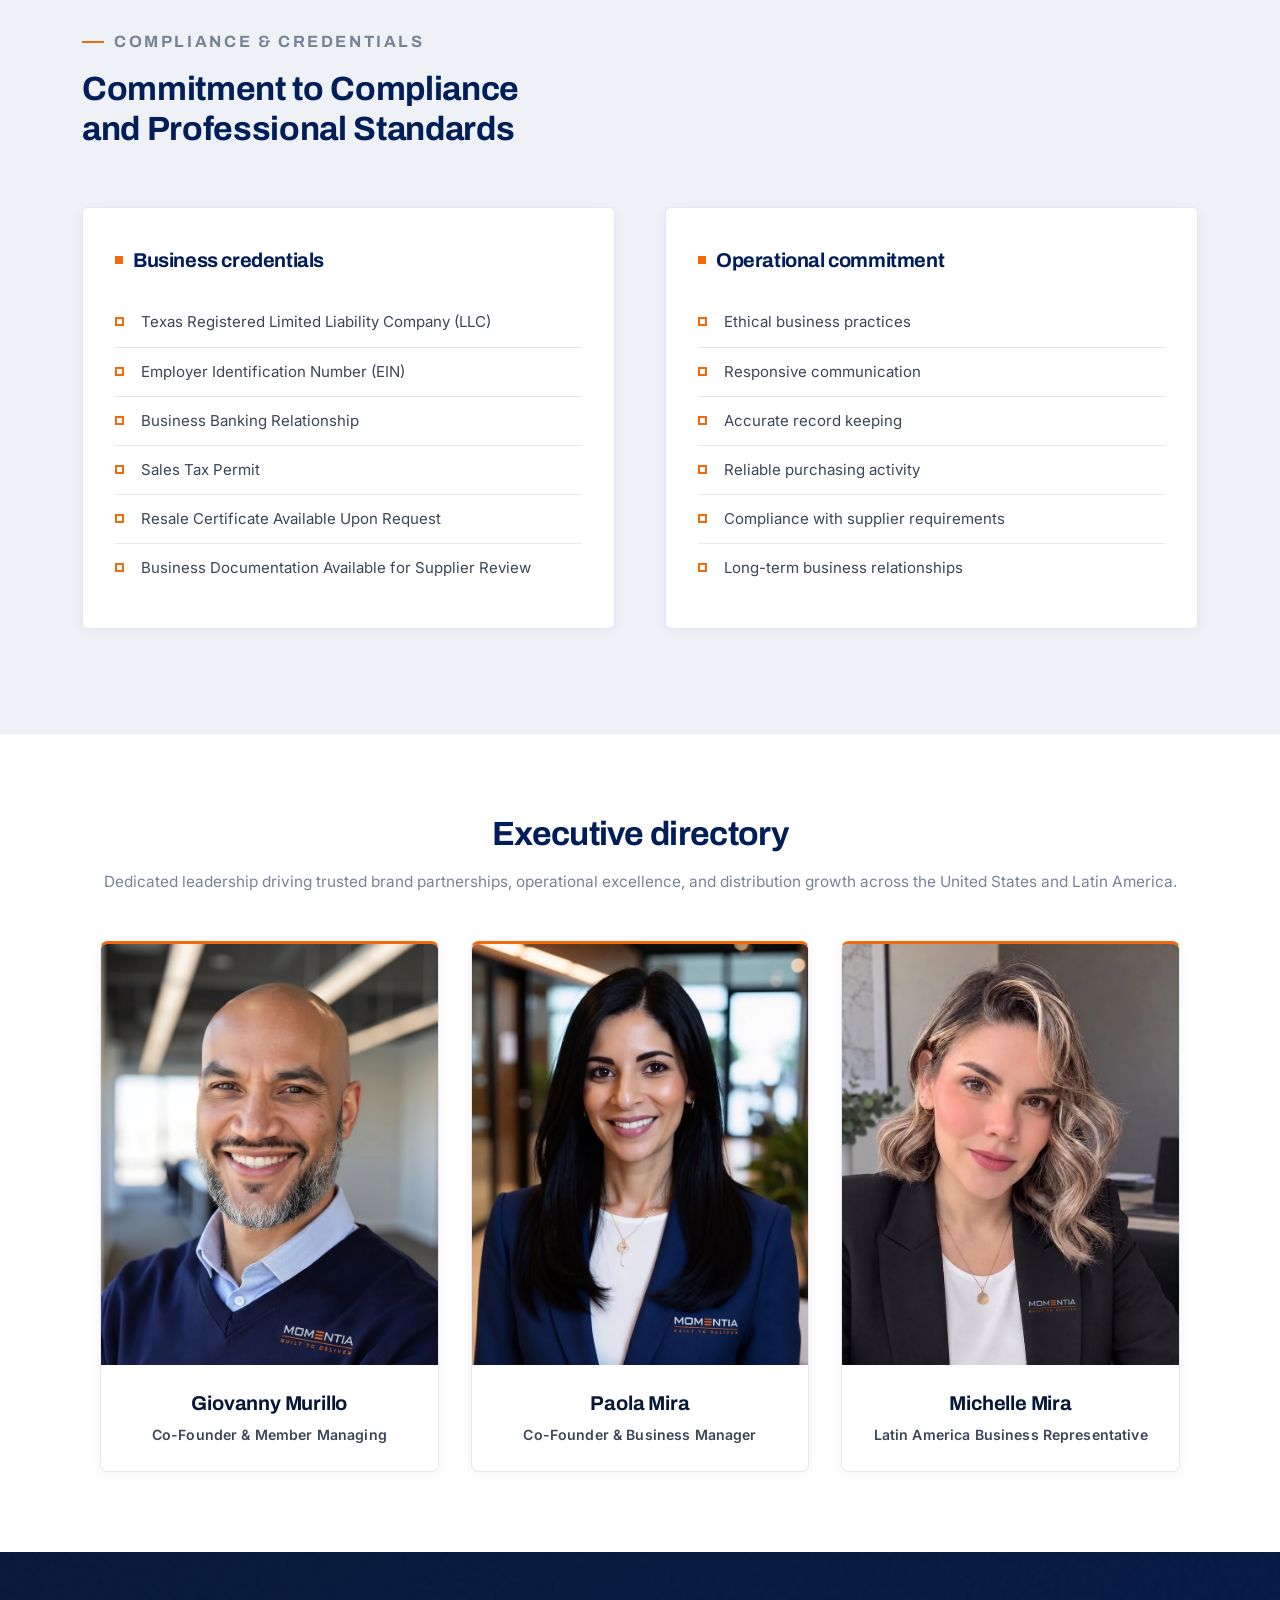
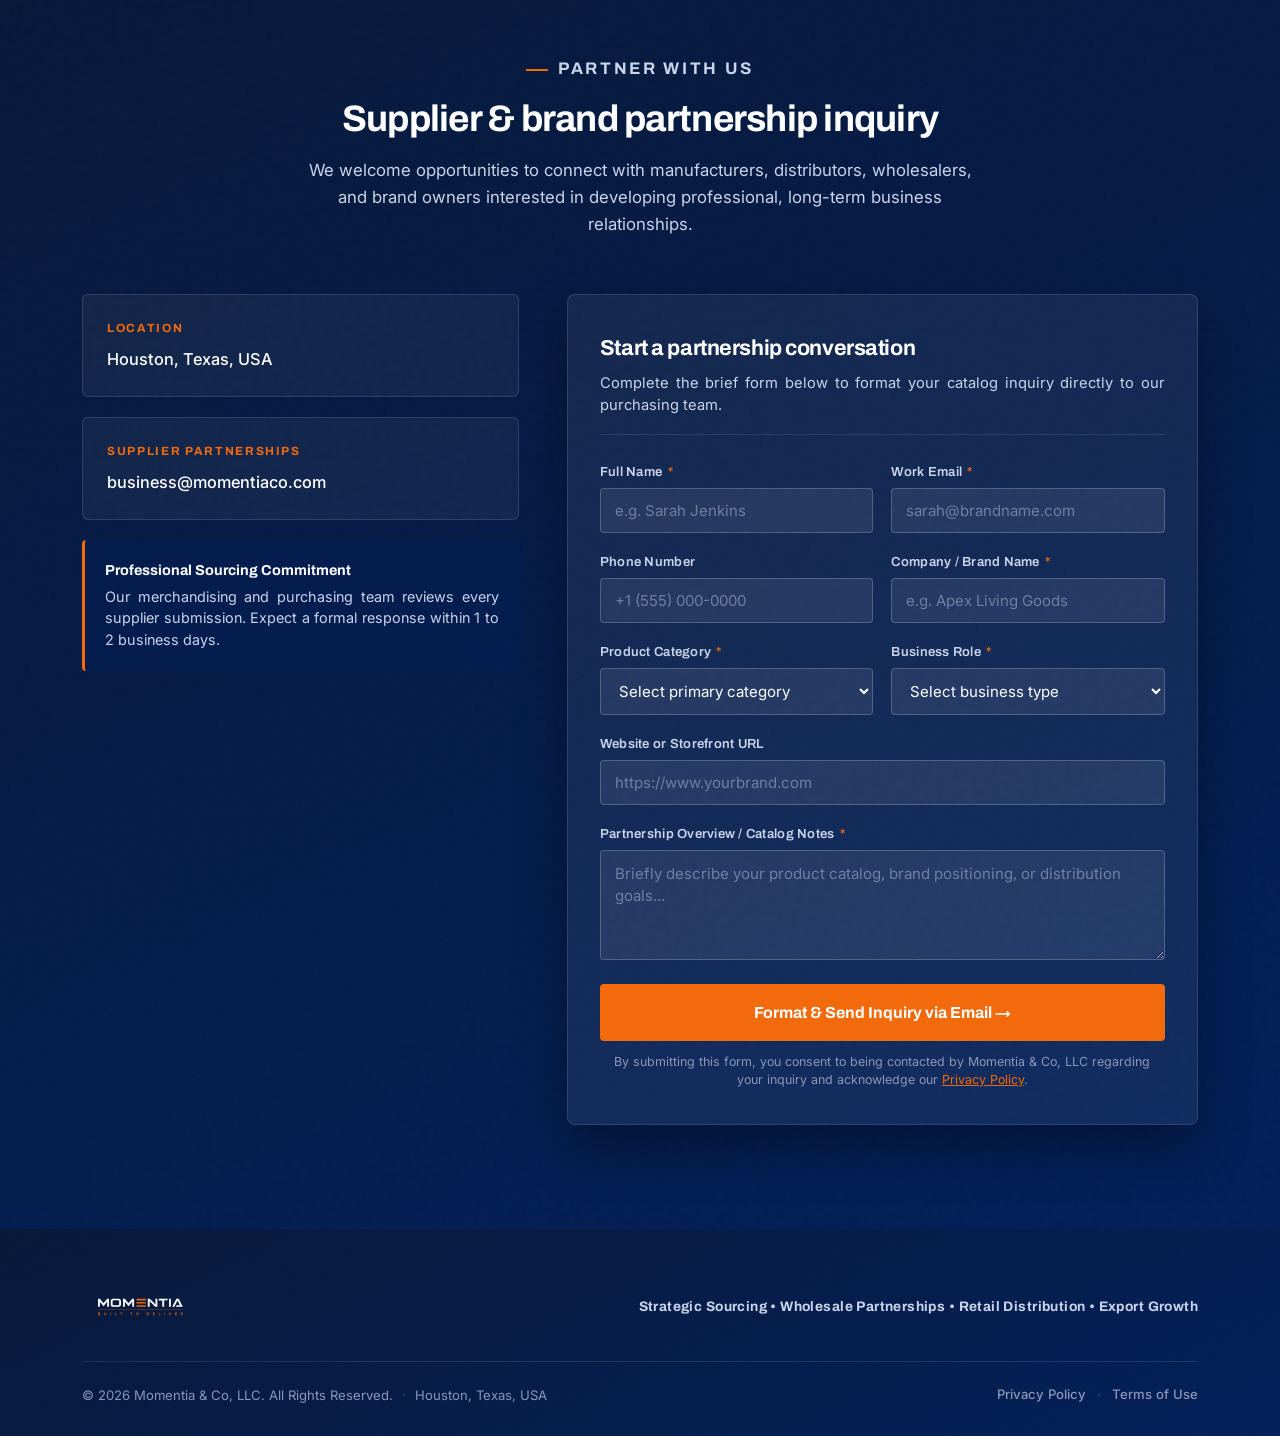
==== commit 66dd00d3: "feat(revision-b): resolve UI/UX observations, disable hyphenation, unify dark backgrounds, calibrate" ====
--- a/index.html
+++ b/index.html
@@ -41,7 +41,7 @@
   <link href="https://fonts.googleapis.com/css2?family=Archivo:wght@500;600;700;800;900&family=Inter:wght@400;500;600&display=swap" rel="stylesheet">
 
   <!-- Hoja de Estilos Modular Maestra -->
-  <link rel="stylesheet" href="css/main.css">
+  <link rel="stylesheet" href="css/main.css?v=20261021">
 
   <!-- Marcado Estructurado Schema.org JSON-LD -->
   <script type="application/ld+json">
@@ -169,25 +169,25 @@
         <div class="flow-diagram">
           <!-- Versión Desktop: Diagrama Horizontal -->
           <svg class="flow-desktop" viewBox="0 0 900 140" xmlns="http://www.w3.org/2000/svg" role="img" aria-label="Distribution flow diagram: Brands &amp; Distributors to Momentia to Consumers">
-            <g font-family="Archivo, sans-serif" font-weight="700" fill="#011E59">
+            <g font-family="var(--font-family-heading)" font-weight="700" fill="var(--navy)">
               <!-- Brands & Distributors node -->
-              <rect x="20" y="45" width="220" height="50" rx="4" fill="#ffffff" stroke="#011E59" stroke-width="1.5"/>
+              <rect x="20" y="45" width="220" height="50" rx="4" fill="var(--white)" stroke="var(--navy)" stroke-width="1.5"/>
               <text x="130" y="76" text-anchor="middle" font-size="13.5">BRANDS &amp; DISTRIBUTORS</text>
 
               <!-- arrow 1 -->
-              <line x1="240" y1="70" x2="345" y2="70" stroke="#F26A0C" stroke-width="2.5"/>
-              <polygon points="345,63 360,70 345,77" fill="#F26A0C"/>
+              <line x1="240" y1="70" x2="345" y2="70" stroke="var(--orange)" stroke-width="2.5"/>
+              <polygon points="345,63 360,70 345,77" fill="var(--orange)"/>
 
               <!-- Momentia node -->
-              <rect x="360" y="35" width="180" height="70" rx="4" fill="#011E59"/>
-              <text x="450" y="76" text-anchor="middle" fill="#ffffff" font-size="16">MOMENTIA</text>
+              <rect x="360" y="35" width="180" height="70" rx="4" fill="var(--navy)"/>
+              <text x="450" y="76" text-anchor="middle" fill="var(--white)" font-size="16">MOMENTIA</text>
 
               <!-- arrow 2 -->
-              <line x1="540" y1="70" x2="645" y2="70" stroke="#F26A0C" stroke-width="2.5"/>
-              <polygon points="645,63 660,70 645,77" fill="#F26A0C"/>
+              <line x1="540" y1="70" x2="645" y2="70" stroke="var(--orange)" stroke-width="2.5"/>
+              <polygon points="645,63 660,70 645,77" fill="var(--orange)"/>
 
               <!-- Consumers node -->
-              <rect x="660" y="45" width="220" height="50" rx="4" fill="#ffffff" stroke="#011E59" stroke-width="1.5"/>
+              <rect x="660" y="45" width="220" height="50" rx="4" fill="var(--white)" stroke="var(--navy)" stroke-width="1.5"/>
               <text x="770" y="76" text-anchor="middle" font-size="14">CONSUMERS</text>
             </g>
           </svg>
@@ -196,13 +196,13 @@
           <div class="flow-mobile" aria-label="Distribution flow diagram: Brands &amp; Distributors to Momentia to Consumers">
             <div class="flow-step-card step-supplier">BRANDS &amp; DISTRIBUTORS</div>
             <div class="flow-arrow-down" aria-hidden="true">
-              <svg viewBox="0 0 24 24" fill="none" stroke="#F26A0C" stroke-width="3" stroke-linecap="round" stroke-linejoin="round"><line x1="12" y1="5" x2="12" y2="19"></line><polyline points="19 12 12 19 5 12"></polyline></svg>
+              <svg viewBox="0 0 24 24" fill="none" stroke="var(--orange)" stroke-width="3" stroke-linecap="round" stroke-linejoin="round"><line x1="12" y1="5" x2="12" y2="19"></line><polyline points="19 12 12 19 5 12"></polyline></svg>
             </div>
             <div class="flow-step-card step-momentia">
               MOMENTIA
             </div>
             <div class="flow-arrow-down" aria-hidden="true">
-              <svg viewBox="0 0 24 24" fill="none" stroke="#F26A0C" stroke-width="3" stroke-linecap="round" stroke-linejoin="round"><line x1="12" y1="5" x2="12" y2="19"></line><polyline points="19 12 12 19 5 12"></polyline></svg>
+              <svg viewBox="0 0 24 24" fill="none" stroke="var(--orange)" stroke-width="3" stroke-linecap="round" stroke-linejoin="round"><line x1="12" y1="5" x2="12" y2="19"></line><polyline points="19 12 12 19 5 12"></polyline></svg>
             </div>
             <div class="flow-step-card step-retail">CONSUMERS</div>
           </div>
@@ -210,22 +210,22 @@
 
         <div class="offer-grid">
           <div class="offer-card">
-            <svg class="glyph" viewBox="0 0 40 40" fill="none" aria-hidden="true"><rect x="4" y="4" width="32" height="32" rx="4" stroke="#011E59" stroke-width="2"/><path d="M12 20h16M20 12v16" stroke="#F26A0C" stroke-width="2.4"/></svg>
+            <svg class="glyph" viewBox="0 0 40 40" fill="none" aria-hidden="true"><rect x="4" y="4" width="32" height="32" rx="4" stroke="var(--navy)" stroke-width="2"/><path d="M12 20h16M20 12v16" stroke="var(--orange)" stroke-width="2.4"/></svg>
             <h4>Professional purchasing practices</h4>
             <p>Consistent, well-documented purchasing activity built on clear communication and reliability.</p>
           </div>
           <div class="offer-card">
-            <svg class="glyph" viewBox="0 0 40 40" fill="none" aria-hidden="true"><rect x="6" y="10" width="28" height="22" rx="2" stroke="#011E59" stroke-width="2"/><path d="M6 17h28" stroke="#F26A0C" stroke-width="2.4"/></svg>
+            <svg class="glyph" viewBox="0 0 40 40" fill="none" aria-hidden="true"><rect x="6" y="10" width="28" height="22" rx="2" stroke="var(--navy)" stroke-width="2"/><path d="M6 17h28" stroke="var(--orange)" stroke-width="2.4"/></svg>
             <h4>Inventory management</h4>
             <p>Responsible, accurate inventory handling that protects product quality and supplier standards.</p>
           </div>
           <div class="offer-card">
-            <svg class="glyph" viewBox="0 0 40 40" fill="none" aria-hidden="true"><path d="M20 5l13 7v10l-13 13-13-13V12l13-7z" stroke="#011E59" stroke-width="2" stroke-linejoin="round"/><path d="M20 20v13" stroke="#F26A0C" stroke-width="2.4"/></svg>
+            <svg class="glyph" viewBox="0 0 40 40" fill="none" aria-hidden="true"><path d="M20 5l13 7v10l-13 13-13-13V12l13-7z" stroke="var(--navy)" stroke-width="2" stroke-linejoin="round"/><path d="M20 20v13" stroke="var(--orange)" stroke-width="2.4"/></svg>
             <h4>Brand respect</h4>
             <p>Full respect for pricing policies, positioning, and standards set by our supplier partners.</p>
           </div>
           <div class="offer-card">
-            <svg class="glyph" viewBox="0 0 40 40" fill="none" aria-hidden="true"><path d="M6 30l8-10 7 7 13-17" stroke="#F26A0C" stroke-width="2.4" stroke-linecap="round" stroke-linejoin="round"/><path d="M26 10h8v8" stroke="#011E59" stroke-width="2.4" stroke-linecap="round" stroke-linejoin="round"/></svg>
+            <svg class="glyph" viewBox="0 0 40 40" fill="none" aria-hidden="true"><path d="M6 30l8-10 7 7 13-17" stroke="var(--orange)" stroke-width="2.4" stroke-linecap="round" stroke-linejoin="round"/><path d="M26 10h8v8" stroke="var(--navy)" stroke-width="2.4" stroke-linecap="round" stroke-linejoin="round"/></svg>
             <h4>Long-term growth focus</h4>
             <p>Partnership decisions guided by sustainable growth, not short-term transactions.</p>
           </div>
@@ -308,7 +308,7 @@
     <!-- ==================== COMPLIANCE & CREDENTIALS ==================== -->
     <section class="compliance" id="compliance">
       <div class="wrap">
-        <div class="section-head" style="grid-column: 1 / -1; max-width: 700px;">
+        <div class="section-head">
           <p class="eyebrow">Compliance &amp; Credentials</p>
           <h2>Commitment to Compliance and Professional Standards</h2>
         </div>
@@ -400,7 +400,7 @@
             </div>
             <div class="contact-card">
               <div class="label">Supplier Partnerships</div>
-              <a class="val" href="mailto:business@momentiaco.com">business@momentiaco.com</a>
+              <a class="val" href="mailto:business@momentiaco.com" target="_blank" rel="noopener noreferrer">business@momentiaco.com</a>
             </div>
 
             <div class="response-notice">
@@ -475,9 +475,9 @@
               </div>
 
               <div class="form-footer">
-                <button type="submit" class="btn-primary">Format &amp; Send Inquiry via Email &rarr;</button>
+                <a id="supplier-submit-btn" href="#" class="btn-primary" target="_blank" rel="noopener noreferrer" role="button">Format &amp; Send Inquiry via Email &rarr;</a>
                 <p class="form-security-note">
-                  By submitting this form, you consent to being contacted by Momentia &amp; Co, LLC regarding your inquiry and acknowledge our <a href="legal.html" target="_blank" rel="noopener noreferrer" style="color: var(--orange); text-decoration: underline;">Privacy Policy</a>.
+                  By submitting this form, you consent to being contacted by Momentia &amp; Co, LLC regarding your inquiry and acknowledge our <a href="legal.html" target="_blank" rel="noopener noreferrer" >Privacy Policy</a>.
                 </p>
               </div>
             </form>
@@ -515,6 +515,6 @@
   </footer>
 
   <!-- Script Modular ES6+ -->
-  <script type="module" src="js/main.js"></script>
+  <script src="js/main.js" defer></script>
 </body>
 </html>
